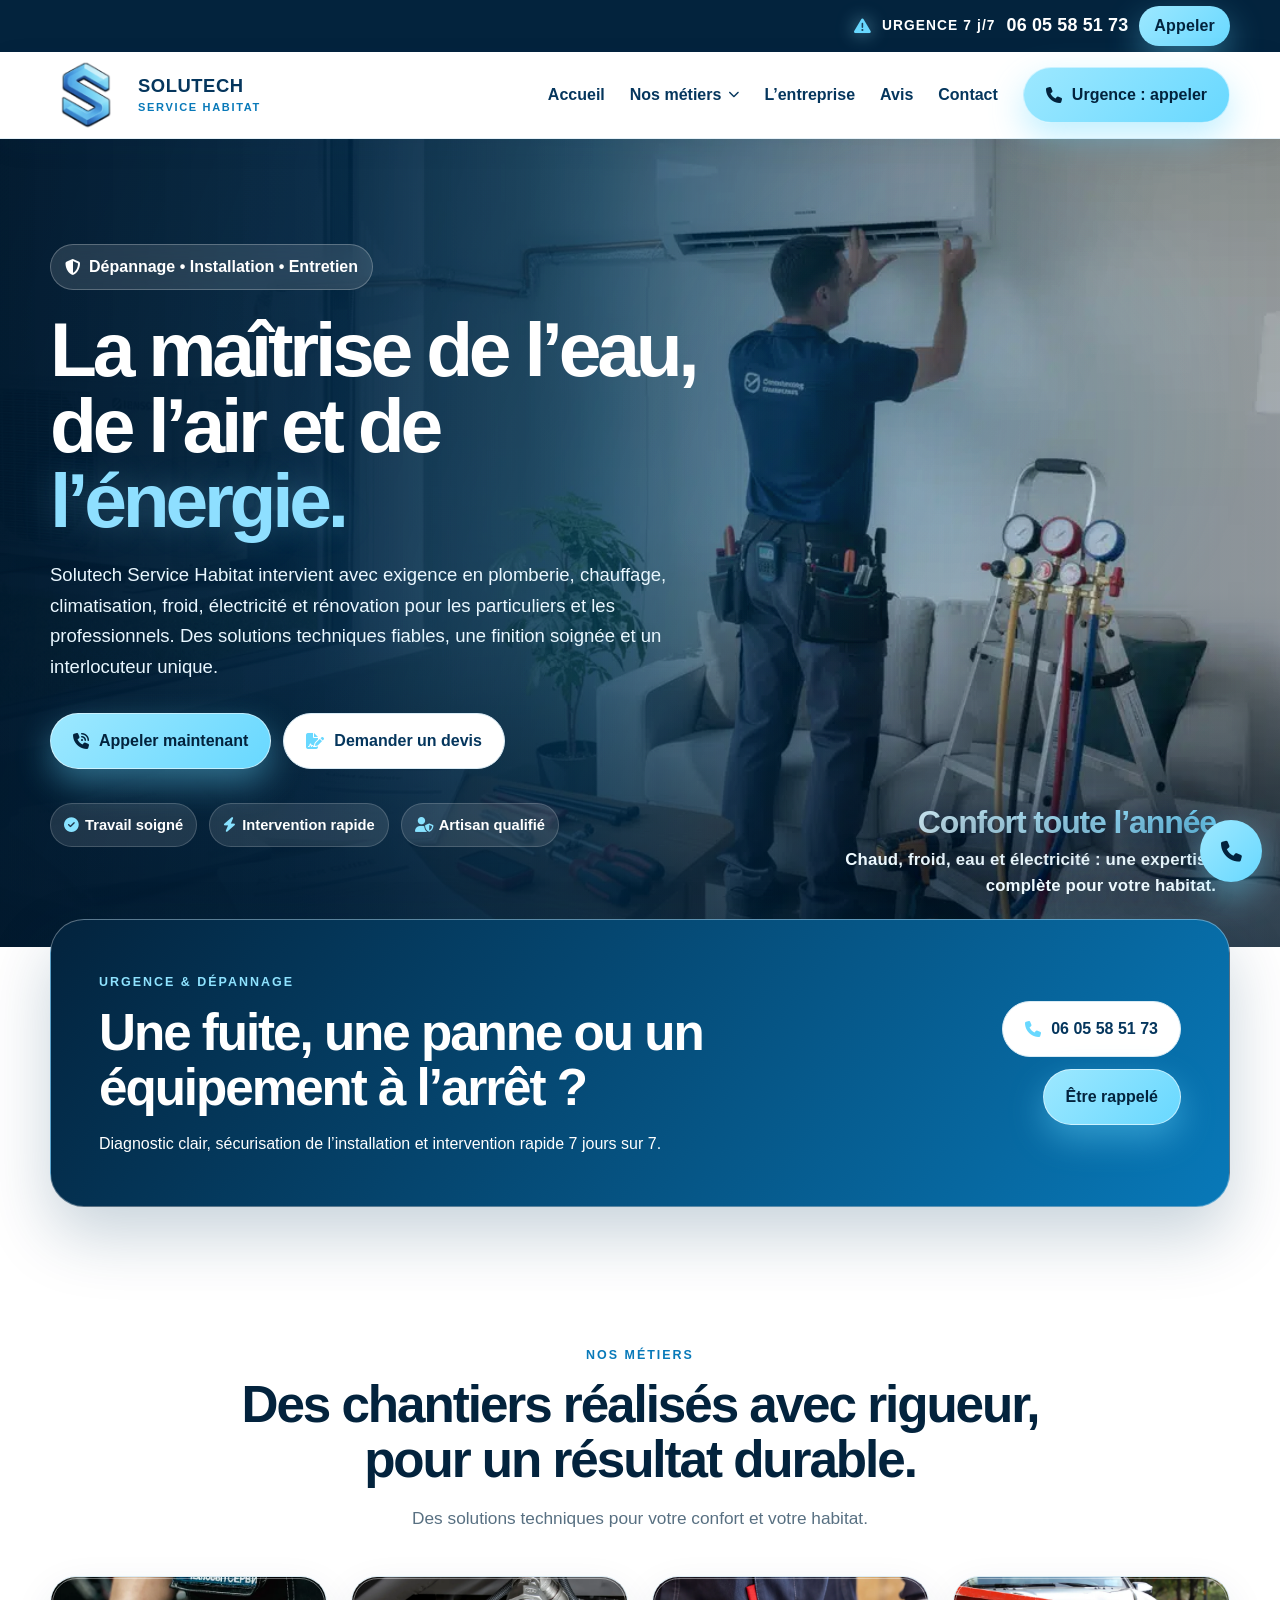
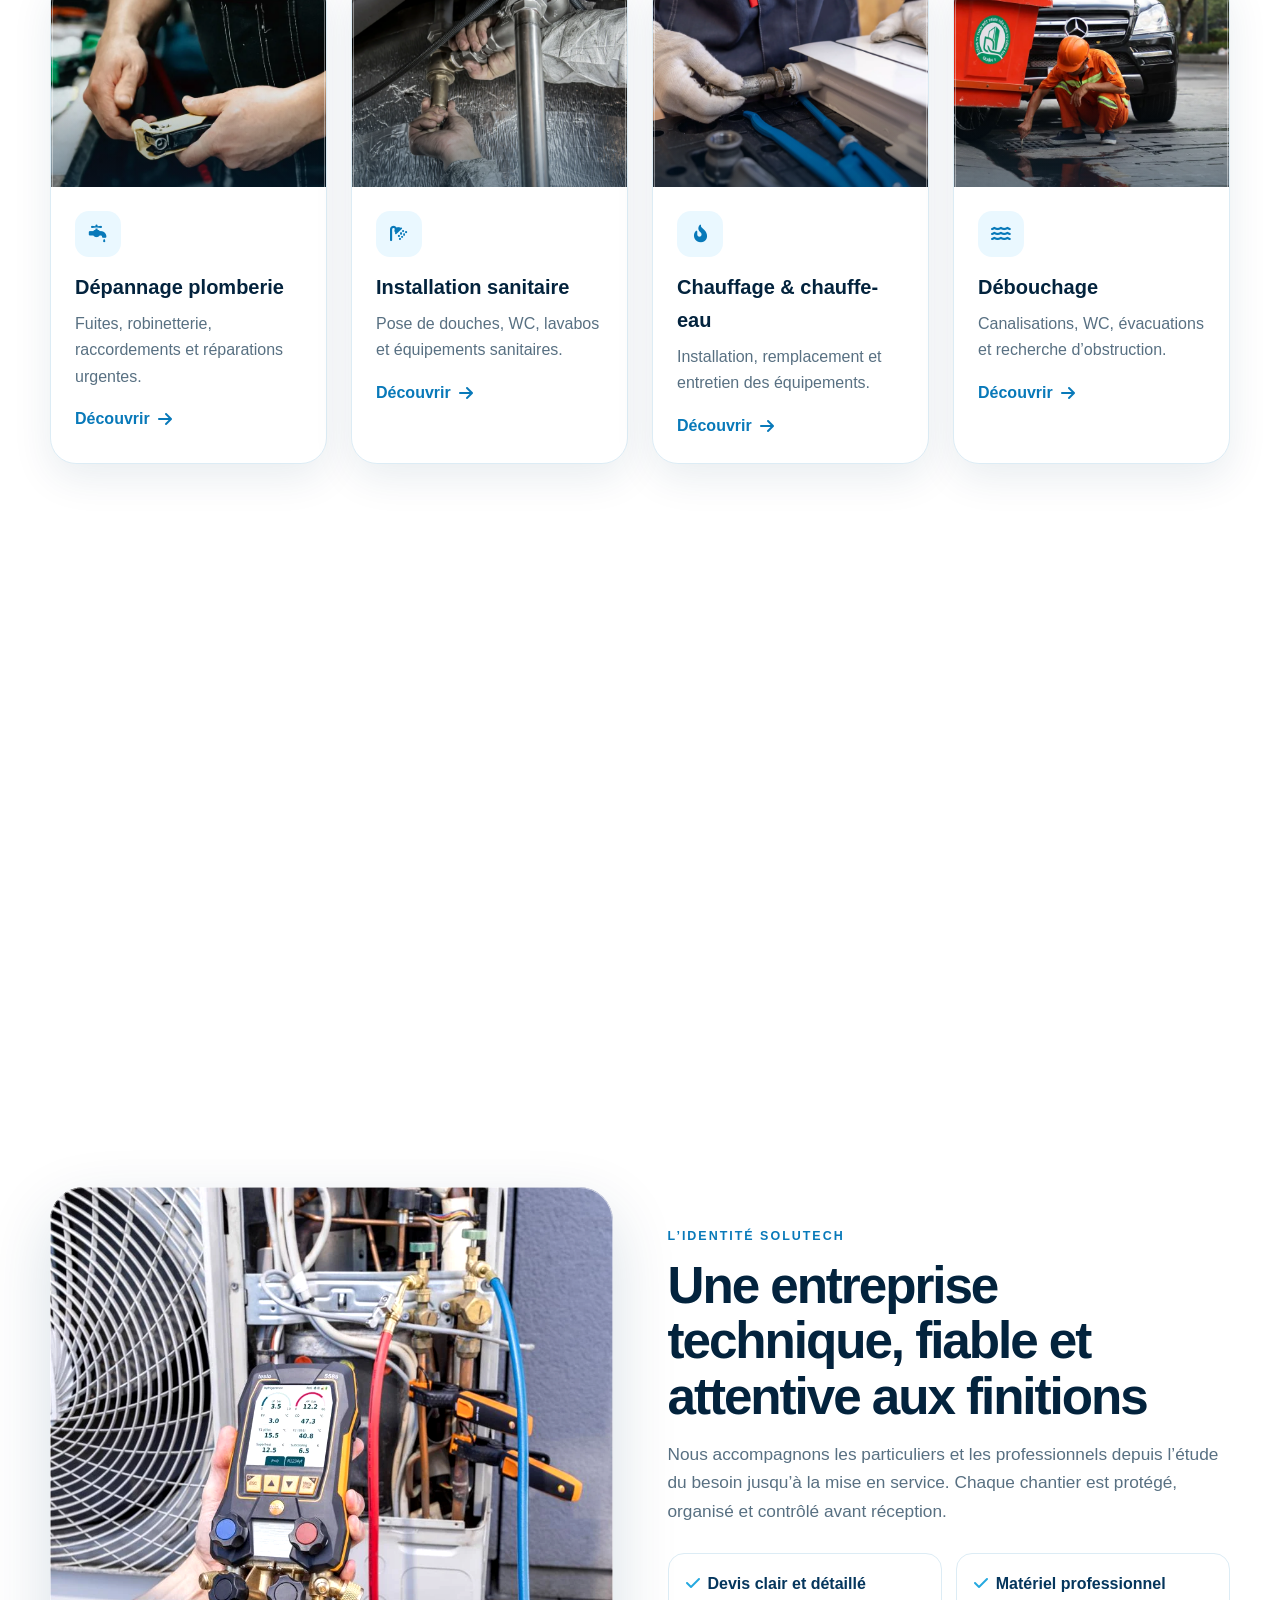
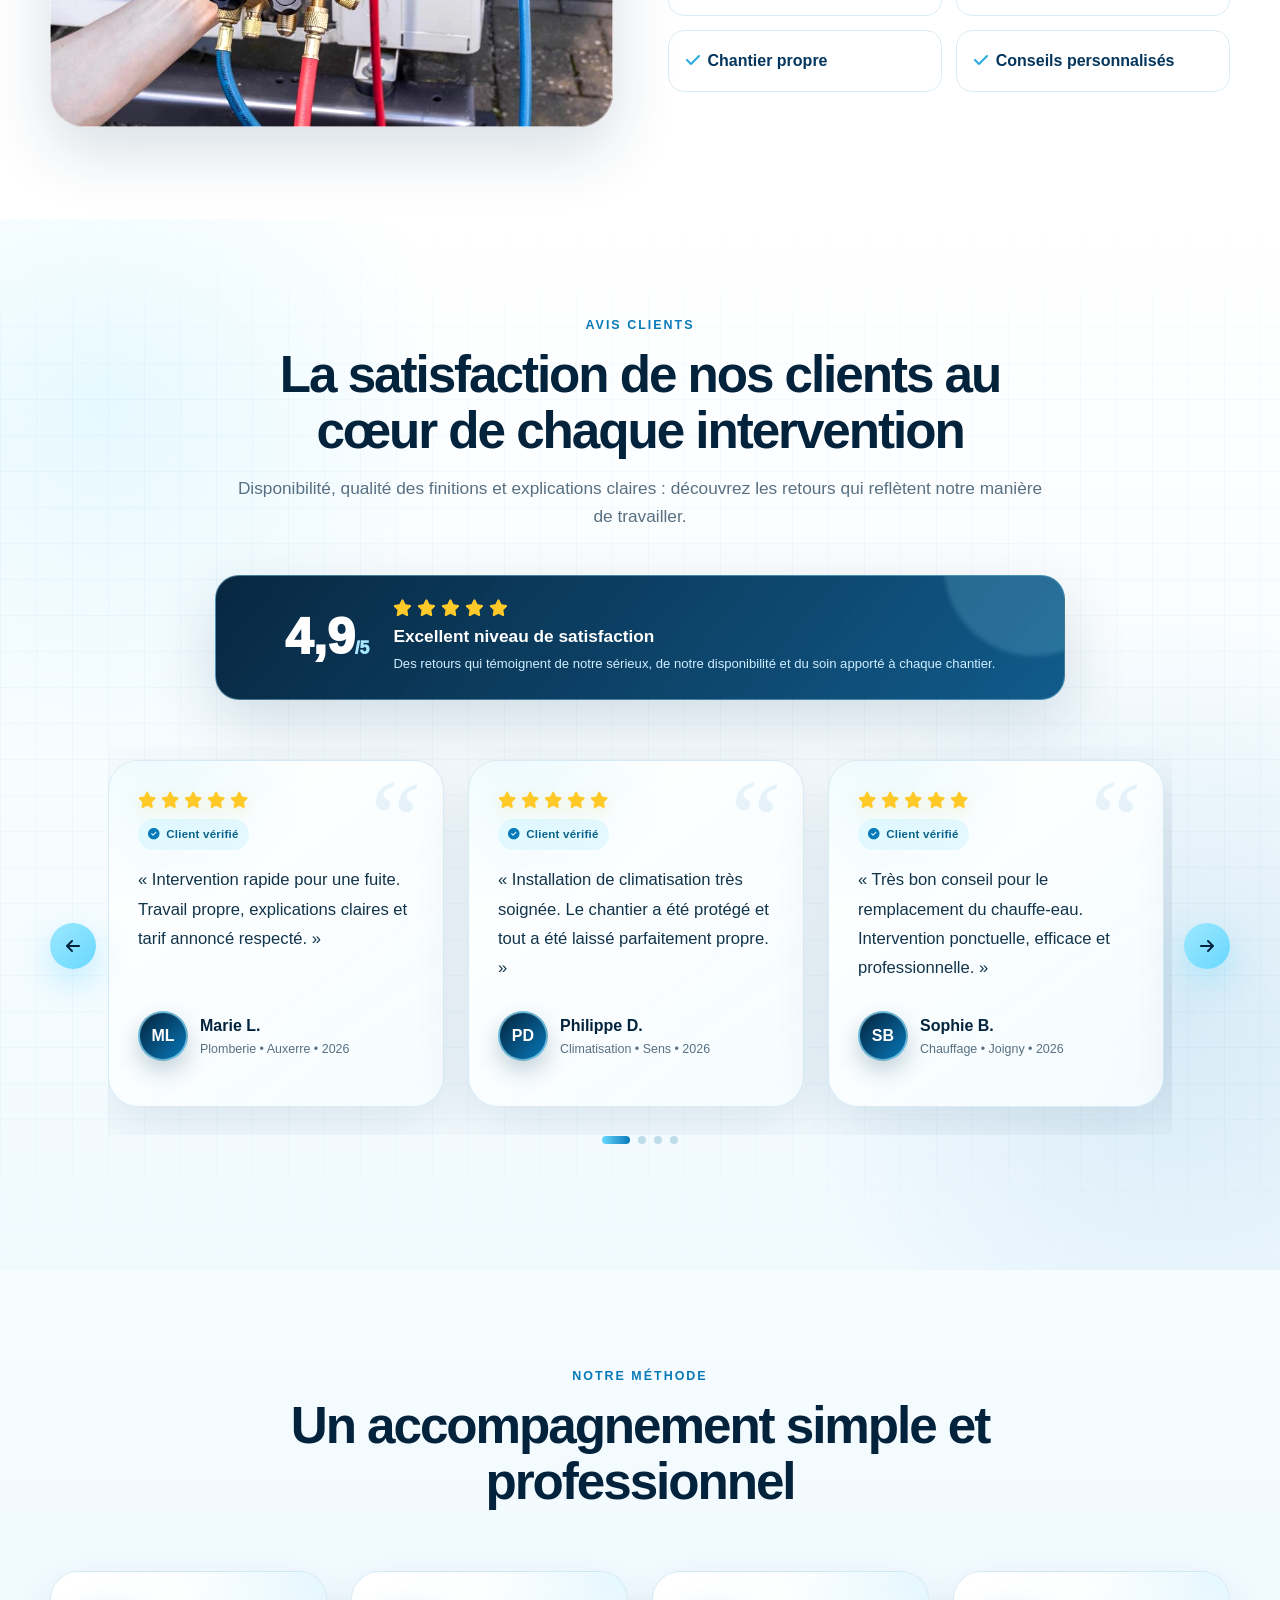
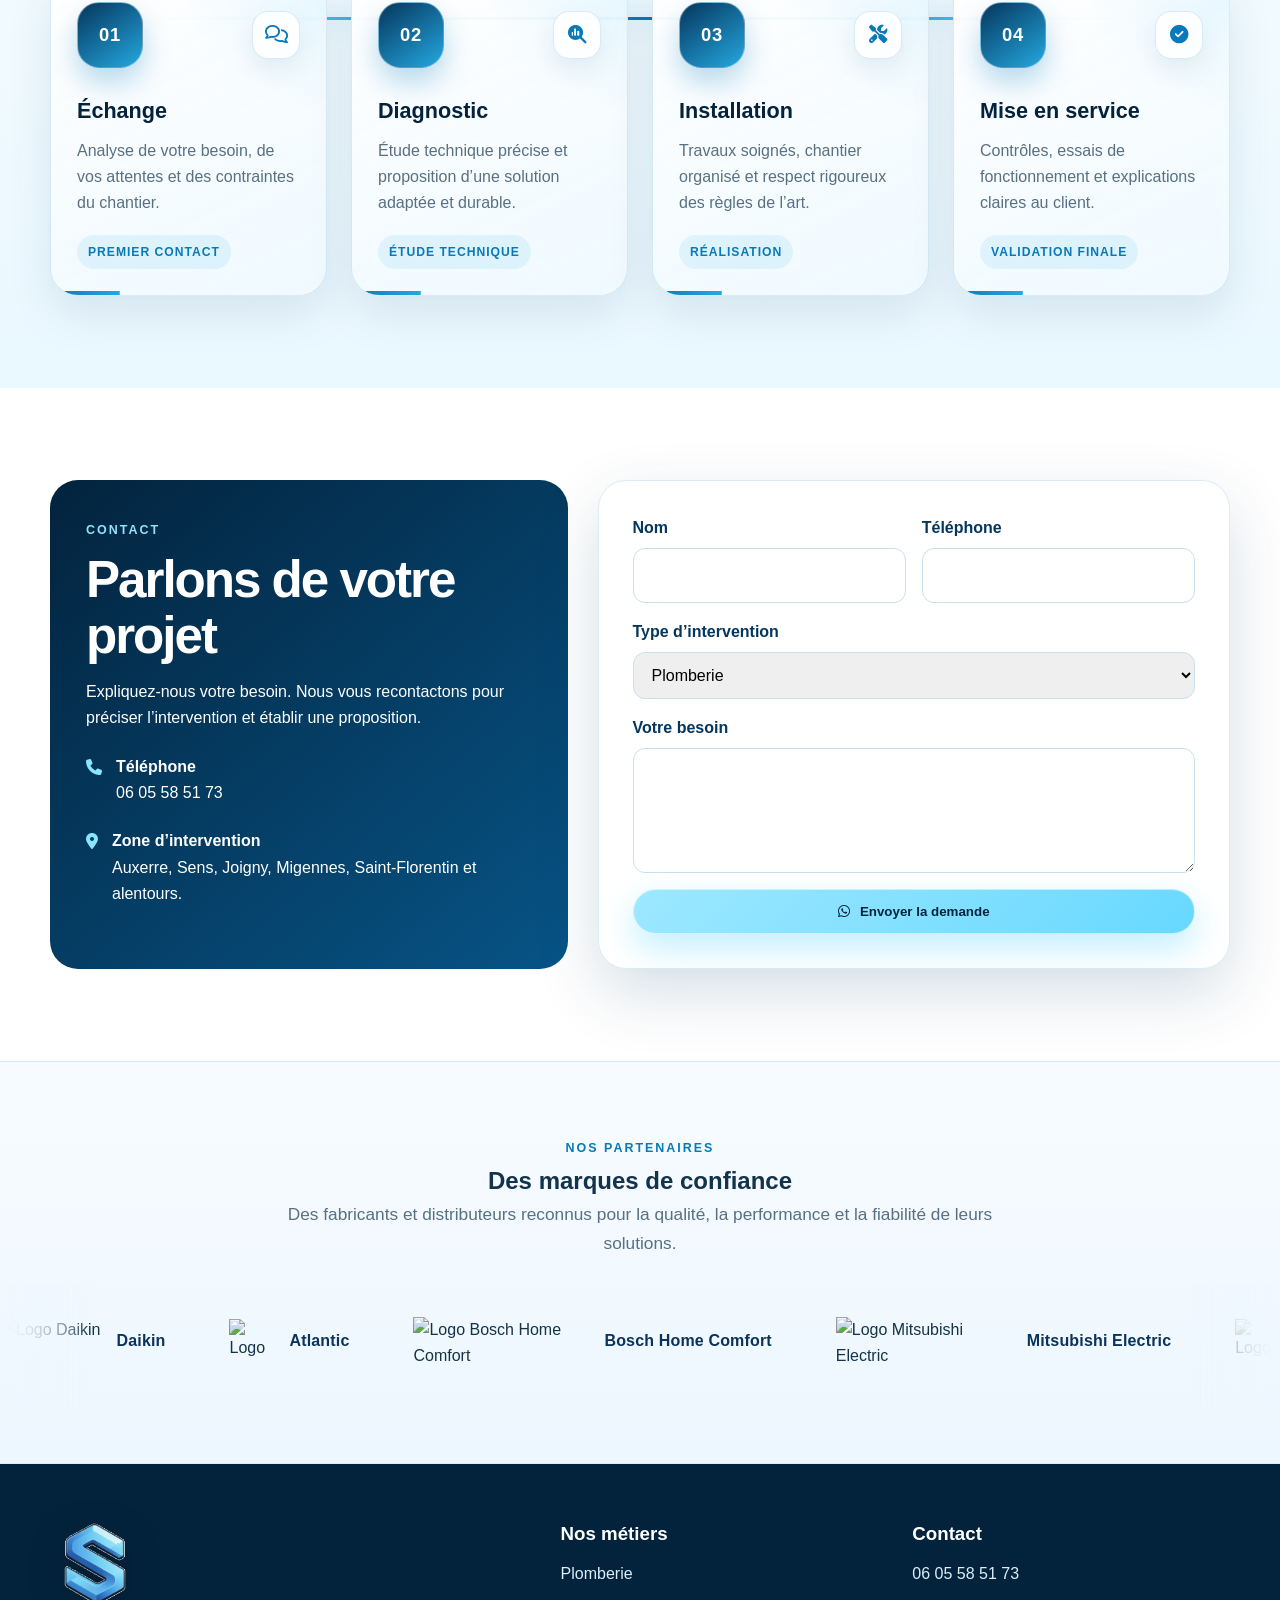
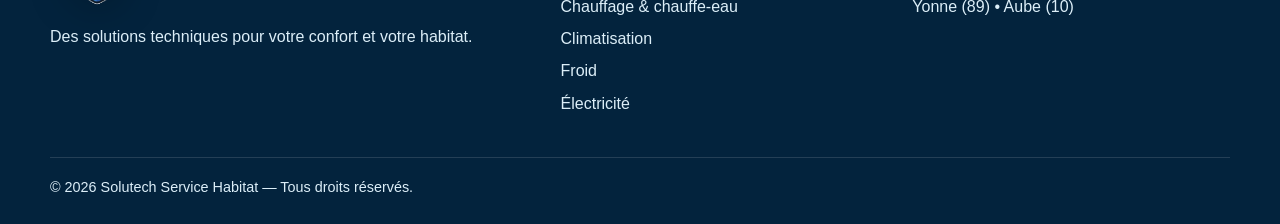
==== index.html @ 8cbe127b "Add files via upload" ====
<!DOCTYPE html>

<html lang="fr"><head><meta charset="utf-8"/><meta content="width=device-width,initial-scale=1" name="viewport"/><meta content="Solutech Service Habitat : plomberie, chauffage, climatisation, électricité et rénovation dans l’Yonne et l’Aube." name="description"/><title>Solutech Service Habitat | Dépannage et installations techniques</title><link href="https://cdnjs.cloudflare.com" rel="preconnect"/><link href="https://cdnjs.cloudflare.com/ajax/libs/font-awesome/6.5.2/css/all.min.css" rel="stylesheet"/><link href="assets/style.css" rel="stylesheet"/></head><body><div class="topbar"><div class="container"><a class="topbar-emergency" href="tel:0605585173"><i class="fa-solid fa-triangle-exclamation"></i><strong>URGENCE 7 j/7</strong><span>06 05 58 51 73</span><span class="topbar-call">Appeler</span></a></div></div><header class="site-header"><div class="container nav-wrap"><a class="brand" href="index.html"><img alt="Logo Solutech Service Habitat" src="assets/logo-solutech.png"/><span class="brand-text">SOLUTECH<small>SERVICE HABITAT</small></span></a><button aria-label="Ouvrir le menu" class="menu-toggle"><i class="fa-solid fa-bars"></i></button><nav class="nav"><a href="#accueil">Accueil</a><div class="nav-dropdown"><a class="nav-dropdown-trigger" href="#services">Nos métiers <i class="fa-solid fa-chevron-down"></i></a><div aria-label="Liste de nos métiers" class="nav-dropdown-menu"><a href="services/plomberie.html"><i class="fa-solid fa-faucet-drip"></i>Plomberie</a><a href="services/installation-sanitaire.html"><i class="fa-solid fa-shower"></i>Installation sanitaire</a><a href="services/chauffage-chauffe-eau.html"><i class="fa-solid fa-fire-flame-curved"></i>Chauffage &amp; chauffe-eau</a><a href="services/frigoriste.html"><i class="fa-solid fa-snowflake"></i>Climatisation</a><a href="services/frigoriste.html"><i class="fa-solid fa-temperature-low"></i>Froid</a><a href="services/electricite.html"><i class="fa-solid fa-bolt"></i>Électricité</a><a href="services/debouchage.html"><i class="fa-solid fa-water"></i>Débouchage</a><a href="services/renovation-reseau.html"><i class="fa-solid fa-screwdriver-wrench"></i>Rénovation des réseaux</a><a href="services/salle-de-bain-senior-pmr.html"><i class="fa-solid fa-universal-access"></i>Salle de bain Senior &amp; PMR</a></div></div><a href="#entreprise">L’entreprise</a><a href="#avis">Avis</a><a href="#contact">Contact</a><a class="button button-primary" href="tel:0605585173"><i class="fa-solid fa-phone"></i> Urgence : appeler</a></nav></div></header><main><section class="hero" id="accueil"><div class="hero-bg"></div><div class="container"><div class="hero-content"><span class="eyebrow"><i class="fa-solid fa-shield-halved"></i>Dépannage • Installation • Entretien</span><h1>La maîtrise de l’eau, de l’air et de <span>l’énergie.</span></h1><p class="hero-copy">Solutech Service Habitat intervient avec exigence en plomberie, chauffage, climatisation, froid, électricité et rénovation pour les particuliers et les professionnels. Des solutions techniques fiables, une finition soignée et un interlocuteur unique.</p><div class="hero-actions"><a class="button button-primary" href="tel:0605585173"><i class="fa-solid fa-phone-volume"></i>Appeler maintenant</a><a class="button button-white" href="#contact"><i class="fa-solid fa-file-signature"></i>Demander un devis</a></div><div class="proof-row"><span class="proof"><i class="fa-solid fa-circle-check"></i>Travail soigné</span><span class="proof"><i class="fa-solid fa-bolt"></i>Intervention rapide</span><span class="proof"><i class="fa-solid fa-user-shield"></i>Artisan qualifié</span></div></div></div><div class="hero-glass"><strong>Confort toute l’année</strong><span>Chaud, froid, eau et électricité : une expertise complète pour votre habitat.</span></div></section><section class="section section-ice"><div class="container"><div class="emergency"><div><span class="kicker" style="color:#8fe3ff">Urgence &amp; dépannage</span><h2>Une fuite, une panne ou un équipement à l’arrêt ?</h2><p>Diagnostic clair, sécurisation de l’installation et intervention rapide 7 jours sur 7.</p></div><div class="emergency-actions"><a class="button button-white" href="tel:0605585173"><i class="fa-solid fa-phone"></i>06 05 58 51 73</a><a class="button button-primary" href="#contact">Être rappelé</a></div></div></div></section><section class="section" id="services"><div class="container"><div class="section-head"><span class="kicker">Nos métiers</span><h2>Des chantiers réalisés avec rigueur, pour un résultat durable.</h2><p class="section-intro">Des solutions techniques pour votre confort et votre habitat.</p></div><div class="services-grid"><a class="service-card" href="services/plomberie.html"><div class="service-img"><img alt="Intervention professionnelle : Dépannage plomberie" src="assets/photos/plomberie-technique.webp"/></div><div class="service-body"><div class="service-icon"><i class="fa-solid fa-faucet-drip"></i></div><h3>Dépannage plomberie</h3><p>Fuites, robinetterie, raccordements et réparations urgentes.</p><span class="service-link">Découvrir <i class="fa-solid fa-arrow-right"></i></span></div></a><a class="service-card" href="services/installation-sanitaire.html"><div class="service-img"><img alt="Intervention professionnelle : Installation sanitaire" src="assets/photos/installation-sanitaire.webp"/></div><div class="service-body"><div class="service-icon"><i class="fa-solid fa-shower"></i></div><h3>Installation sanitaire</h3><p>Pose de douches, WC, lavabos et équipements sanitaires.</p><span class="service-link">Découvrir <i class="fa-solid fa-arrow-right"></i></span></div></a><a class="service-card" href="services/chauffage-chauffe-eau.html"><div class="service-img"><img alt="Intervention professionnelle : Chauffage &amp; chauffe-eau" src="assets/photos/chauffage-eau.webp"/></div><div class="service-body"><div class="service-icon"><i class="fa-solid fa-fire-flame-curved"></i></div><h3>Chauffage &amp; chauffe-eau</h3><p>Installation, remplacement et entretien des équipements.</p><span class="service-link">Découvrir <i class="fa-solid fa-arrow-right"></i></span></div></a><a class="service-card" href="services/debouchage.html"><div class="service-img"><img alt="Intervention professionnelle : Débouchage" src="assets/photos/debouchage-technique.webp"/></div><div class="service-body"><div class="service-icon"><i class="fa-solid fa-water"></i></div><h3>Débouchage</h3><p>Canalisations, WC, évacuations et recherche d’obstruction.</p><span class="service-link">Découvrir <i class="fa-solid fa-arrow-right"></i></span></div></a><a class="service-card" href="services/renovation-reseau.html"><div class="service-img"><img alt="Intervention professionnelle : Rénovation des réseaux" src="assets/photos/renovation-reseau-technique.webp"/></div><div class="service-body"><div class="service-icon"><i class="fa-solid fa-screwdriver-wrench"></i></div><h3>Rénovation des réseaux</h3><p>Remplacement et modernisation des réseaux techniques.</p><span class="service-link">Découvrir <i class="fa-solid fa-arrow-right"></i></span></div></a><a class="service-card" href="services/frigoriste.html"><div class="service-img"><img alt="Intervention professionnelle : Climatisation &amp; froid" src="assets/photos/climatisation-technique.webp"/></div><div class="service-body"><div class="service-icon"><i class="fa-solid fa-snowflake"></i></div><h3>Climatisation &amp; froid</h3><p>Installation, mise en service, entretien et dépannage.</p><span class="service-link">Découvrir <i class="fa-solid fa-arrow-right"></i></span></div></a><a class="service-card" href="services/electricite.html"><div class="service-img"><img alt="Intervention professionnelle : Électricité" src="assets/photos/electricite-moderne.webp"/></div><div class="service-body"><div class="service-icon"><i class="fa-solid fa-bolt"></i></div><h3>Électricité</h3><p>Tableaux électriques, protections et circuits conformes.</p><span class="service-link">Découvrir <i class="fa-solid fa-arrow-right"></i></span></div></a><a class="service-card" href="services/salle-de-bain-senior-pmr.html"><div class="service-img"><img alt="Intervention professionnelle : Salle de bain senior &amp; PMR" src="assets/photos/salle-bain-pmr-pro.webp"/></div><div class="service-body"><div class="service-icon"><i class="fa-solid fa-universal-access"></i></div><h3>Salle de bain senior &amp; PMR</h3><p>Aménagement sécurisé, accessible et confortable.</p><span class="service-link">Découvrir <i class="fa-solid fa-arrow-right"></i></span></div></a></div></div></section><section class="section" id="entreprise"><div class="container showcase"><div class="showcase-photo"><img alt="Installation technique professionnelle de chauffage et de climatisation" src="assets/photos/hero-manometres-modern.webp"/></div><div><span class="kicker">L’identité Solutech</span><h2>Une entreprise technique, fiable et attentive aux finitions</h2><p class="section-intro">Nous accompagnons les particuliers et les professionnels depuis l’étude du besoin jusqu’à la mise en service. Chaque chantier est protégé, organisé et contrôlé avant réception.</p><div class="features"><div class="feature"><i class="fa-solid fa-check"></i>Devis clair et détaillé</div><div class="feature"><i class="fa-solid fa-check"></i>Matériel professionnel</div><div class="feature"><i class="fa-solid fa-check"></i>Chantier propre</div><div class="feature"><i class="fa-solid fa-check"></i>Conseils personnalisés</div></div></div></div></section><section class="section reviews-section" id="avis"><div class="container"><div class="section-head"><span class="kicker">Avis clients</span><h2>La satisfaction de nos clients au cœur de chaque intervention</h2><p class="section-intro">Disponibilité, qualité des finitions et explications claires : découvrez les retours qui reflètent notre manière de travailler.</p></div><div class="reviews-summary"><div class="rating-score">4,9<span>/5</span></div><div><div aria-label="5 étoiles" class="stars"><i class="fa-solid fa-star"></i><i class="fa-solid fa-star"></i><i class="fa-solid fa-star"></i><i class="fa-solid fa-star"></i><i class="fa-solid fa-star"></i></div><strong>Excellent niveau de satisfaction</strong><p>Des retours qui témoignent de notre sérieux, de notre disponibilité et du soin apporté à chaque chantier.</p></div></div><div aria-label="Avis clients" class="reviews-carousel"><div class="reviews-grid"><article class="review-card"><div class="stars"><i class="fa-solid fa-star"></i><i class="fa-solid fa-star"></i><i class="fa-solid fa-star"></i><i class="fa-solid fa-star"></i><i class="fa-solid fa-star"></i></div><span class="verified-badge"><i class="fa-solid fa-circle-check"></i> Client vérifié</span><p>« Intervention rapide pour une fuite. Travail propre, explications claires et tarif annoncé respecté. »</p><div class="review-author"><span>ML</span><div><strong>Marie L.</strong><small>Plomberie • Auxerre • 2026</small></div></div></article><article class="review-card"><div class="stars"><i class="fa-solid fa-star"></i><i class="fa-solid fa-star"></i><i class="fa-solid fa-star"></i><i class="fa-solid fa-star"></i><i class="fa-solid fa-star"></i></div><span class="verified-badge"><i class="fa-solid fa-circle-check"></i> Client vérifié</span><p>« Installation de climatisation très soignée. Le chantier a été protégé et tout a été laissé parfaitement propre. »</p><div class="review-author"><span>PD</span><div><strong>Philippe D.</strong><small>Climatisation • Sens • 2026</small></div></div></article><article class="review-card"><div class="stars"><i class="fa-solid fa-star"></i><i class="fa-solid fa-star"></i><i class="fa-solid fa-star"></i><i class="fa-solid fa-star"></i><i class="fa-solid fa-star"></i></div><span class="verified-badge"><i class="fa-solid fa-circle-check"></i> Client vérifié</span><p>« Très bon conseil pour le remplacement du chauffe-eau. Intervention ponctuelle, efficace et professionnelle. »</p><div class="review-author"><span>SB</span><div><strong>Sophie B.</strong><small>Chauffage • Joigny • 2026</small></div></div></article><article class="review-card"><div class="stars"><i class="fa-solid fa-star"></i><i class="fa-solid fa-star"></i><i class="fa-solid fa-star"></i><i class="fa-solid fa-star"></i><i class="fa-solid fa-star"></i></div><span class="verified-badge"><i class="fa-solid fa-circle-check"></i> Client vérifié</span><p>« Tableau électrique remis en sécurité avec beaucoup de sérieux. Chaque modification nous a été expliquée. »</p><div class="review-author"><span>JR</span><div><strong>Julien R.</strong><small>Électricité • Migennes • 2026</small></div></div></article><article class="review-card"><div class="stars"><i class="fa-solid fa-star"></i><i class="fa-solid fa-star"></i><i class="fa-solid fa-star"></i><i class="fa-solid fa-star"></i><i class="fa-solid fa-star"></i></div><span class="verified-badge"><i class="fa-solid fa-circle-check"></i> Client vérifié</span><p>« Transformation de la douche pour ma mère : accès plus simple, finitions très propres et résultat rassurant. »</p><div class="review-author"><span>NC</span><div><strong>Nathalie C.</strong><small>Salle de bain PMR • Saint-Florentin • 2026</small></div></div></article><article class="review-card"><div class="stars"><i class="fa-solid fa-star"></i><i class="fa-solid fa-star"></i><i class="fa-solid fa-star"></i><i class="fa-solid fa-star"></i><i class="fa-solid fa-star"></i></div><span class="verified-badge"><i class="fa-solid fa-circle-check"></i> Client vérifié</span><p>« Canalisation débouchée rapidement. Diagnostic précis, intervention efficace et très bon contact. »</p><div class="review-author"><span>AM</span><div><strong>Ahmed M.</strong><small>Débouchage • Yonne • 2026</small></div></div></article></div><div class="reviews-controls"><button aria-label="Avis précédent" class="review-nav review-prev" type="button"><i class="fa-solid fa-arrow-left"></i></button><button aria-label="Avis suivant" class="review-nav review-next" type="button"><i class="fa-solid fa-arrow-right"></i></button></div><div aria-hidden="true" class="reviews-dots"></div></div></div></section><section class="section section-ice"><div class="container"><div class="section-head"><span class="kicker">Notre méthode</span><h2>Un accompagnement simple et professionnel</h2></div><div class="steps modern-steps">
<div class="step"><div class="step-top"><div class="step-num">01</div><div class="step-icon"><i class="fa-regular fa-comments"></i></div></div><h3>Échange</h3><p>Analyse de votre besoin, de vos attentes et des contraintes du chantier.</p><span class="step-label">Premier contact</span></div>
<div class="step"><div class="step-top"><div class="step-num">02</div><div class="step-icon"><i class="fa-solid fa-magnifying-glass-chart"></i></div></div><h3>Diagnostic</h3><p>Étude technique précise et proposition d’une solution adaptée et durable.</p><span class="step-label">Étude technique</span></div>
<div class="step"><div class="step-top"><div class="step-num">03</div><div class="step-icon"><i class="fa-solid fa-screwdriver-wrench"></i></div></div><h3>Installation</h3><p>Travaux soignés, chantier organisé et respect rigoureux des règles de l’art.</p><span class="step-label">Réalisation</span></div>
<div class="step"><div class="step-top"><div class="step-num">04</div><div class="step-icon"><i class="fa-solid fa-circle-check"></i></div></div><h3>Mise en service</h3><p>Contrôles, essais de fonctionnement et explications claires au client.</p><span class="step-label">Validation finale</span></div>
</div></div></section><section class="section" id="contact"><div class="container contact-grid"><div class="contact-panel"><span class="kicker" style="color:#8fe3ff">Contact</span><h2>Parlons de votre projet</h2><p>Expliquez-nous votre besoin. Nous vous recontactons pour préciser l’intervention et établir une proposition.</p><div class="contact-line"><i class="fa-solid fa-phone"></i><div><strong>Téléphone</strong><br/><a href="tel:0605585173">06 05 58 51 73</a></div></div><div class="contact-line"><i class="fa-solid fa-location-dot"></i><div><strong>Zone d’intervention</strong><br/>Auxerre, Sens, Joigny, Migennes, Saint-Florentin et alentours.</div></div></div><div class="contact-form"><div class="form-grid"><div class="field"><label for="nom">Nom</label><input id="nom" type="text"/></div><div class="field"><label for="tel">Téléphone</label><input id="tel" type="tel"/></div><div class="field full"><label for="service">Type d’intervention</label><select id="service"><option>Plomberie</option><option>Chauffage</option><option>Climatisation</option><option>Électricité</option><option>Rénovation</option></select></div><div class="field full"><label for="message">Votre besoin</label><textarea id="message"></textarea></div><div class="field full"><button class="button button-primary" id="whatsapp" type="button"><i class="fa-brands fa-whatsapp"></i>Envoyer la demande</button></div></div></div></div></section></main><section aria-labelledby="partners-title" class="partners-section"><div class="container"><div class="section-head partners-head"><span class="kicker">Nos partenaires</span><h2 id="partners-title">Des marques de confiance</h2><p class="section-intro">Des fabricants et distributeurs reconnus pour la qualité, la performance et la fiabilité de leurs solutions.</p></div></div><div aria-label="Partenaires Solutech Service Habitat" class="partners-marquee"><div class="partners-track"><div class="partner-logo-item"><img alt="Logo Daikin" loading="lazy" src="https://commons.wikimedia.org/wiki/Special:FilePath/DAIKIN_logo.svg"/><span class="partner-logo-name">Daikin</span></div><div class="partner-logo-item"><img alt="Logo Atlantic" loading="lazy" src="https://www.google.com/s2/favicons?domain=atlantic.fr&amp;sz=256"/><span class="partner-logo-name">Atlantic</span></div><div class="partner-logo-item"><img alt="Logo Bosch Home Comfort" loading="lazy" src="https://commons.wikimedia.org/wiki/Special:FilePath/Bosch-logo.svg"/><span class="partner-logo-name">Bosch Home Comfort</span></div><div class="partner-logo-item"><img alt="Logo Mitsubishi Electric" loading="lazy" src="https://commons.wikimedia.org/wiki/Special:FilePath/Mitsubishi_Electric_logo.svg"/><span class="partner-logo-name">Mitsubishi Electric</span></div><div class="partner-logo-item"><img alt="Logo Saunier Duval" loading="lazy" src="https://www.google.com/s2/favicons?domain=saunierduval.fr&amp;sz=256"/><span class="partner-logo-name">Saunier Duval</span></div><div class="partner-logo-item"><img alt="Logo elm.leblanc" loading="lazy" src="https://www.google.com/s2/favicons?domain=elmleblanc.fr&amp;sz=256"/><span class="partner-logo-name">elm.leblanc</span></div><div class="partner-logo-item"><img alt="Logo Altech" loading="lazy" src="https://www.google.com/s2/favicons?domain=altech-climatisation.fr&amp;sz=256"/><span class="partner-logo-name">Altech</span></div><div class="partner-logo-item"><img alt="Logo CEDEO" loading="lazy" src="https://www.google.com/s2/favicons?domain=cedeo.fr&amp;sz=256"/><span class="partner-logo-name">CEDEO</span></div><div class="partner-logo-item"><img alt="Logo Espace Aubade" loading="lazy" src="https://www.google.com/s2/favicons?domain=espace-aubade.fr&amp;sz=256"/><span class="partner-logo-name">Espace Aubade</span></div><div class="partner-logo-item"><img alt="Logo Würth" loading="lazy" src="https://commons.wikimedia.org/wiki/Special:FilePath/W%C3%BCrth_logo.svg"/><span class="partner-logo-name">Würth</span></div><div class="partner-logo-item"><img alt="Logo INN Céram" loading="lazy" src="https://www.google.com/s2/favicons?domain=innceram.fr&amp;sz=256"/><span class="partner-logo-name">INN Céram</span></div><div class="partner-logo-item"><img alt="Logo Daikin" loading="lazy" src="https://commons.wikimedia.org/wiki/Special:FilePath/DAIKIN_logo.svg"/><span class="partner-logo-name">Daikin</span></div><div class="partner-logo-item"><img alt="Logo Atlantic" loading="lazy" src="https://www.google.com/s2/favicons?domain=atlantic.fr&amp;sz=256"/><span class="partner-logo-name">Atlantic</span></div><div class="partner-logo-item"><img alt="Logo Bosch Home Comfort" loading="lazy" src="https://commons.wikimedia.org/wiki/Special:FilePath/Bosch-logo.svg"/><span class="partner-logo-name">Bosch Home Comfort</span></div><div class="partner-logo-item"><img alt="Logo Mitsubishi Electric" loading="lazy" src="https://commons.wikimedia.org/wiki/Special:FilePath/Mitsubishi_Electric_logo.svg"/><span class="partner-logo-name">Mitsubishi Electric</span></div><div class="partner-logo-item"><img alt="Logo Saunier Duval" loading="lazy" src="https://www.google.com/s2/favicons?domain=saunierduval.fr&amp;sz=256"/><span class="partner-logo-name">Saunier Duval</span></div><div class="partner-logo-item"><img alt="Logo elm.leblanc" loading="lazy" src="https://www.google.com/s2/favicons?domain=elmleblanc.fr&amp;sz=256"/><span class="partner-logo-name">elm.leblanc</span></div><div class="partner-logo-item"><img alt="Logo Altech" loading="lazy" src="https://www.google.com/s2/favicons?domain=altech-climatisation.fr&amp;sz=256"/><span class="partner-logo-name">Altech</span></div><div class="partner-logo-item"><img alt="Logo CEDEO" loading="lazy" src="https://www.google.com/s2/favicons?domain=cedeo.fr&amp;sz=256"/><span class="partner-logo-name">CEDEO</span></div><div class="partner-logo-item"><img alt="Logo Espace Aubade" loading="lazy" src="https://www.google.com/s2/favicons?domain=espace-aubade.fr&amp;sz=256"/><span class="partner-logo-name">Espace Aubade</span></div><div class="partner-logo-item"><img alt="Logo Würth" loading="lazy" src="https://commons.wikimedia.org/wiki/Special:FilePath/W%C3%BCrth_logo.svg"/><span class="partner-logo-name">Würth</span></div><div class="partner-logo-item"><img alt="Logo INN Céram" loading="lazy" src="https://www.google.com/s2/favicons?domain=innceram.fr&amp;sz=256"/><span class="partner-logo-name">INN Céram</span></div></div></div></section><footer class="footer"><div class="container"><div class="footer-grid"><div><img alt="Logo Solutech Service Habitat" class="footer-logo" src="assets/logo-solutech.png"/><p>Des solutions techniques pour votre confort et votre habitat.</p></div><div><h3>Nos métiers</h3><a href="services/plomberie.html">Plomberie</a><a href="services/chauffage-chauffe-eau.html">Chauffage &amp; chauffe-eau</a><a href="services/frigoriste.html">Climatisation</a><a href="services/frigoriste.html">Froid</a><a href="services/electricite.html">Électricité</a></div><div><h3>Contact</h3><a href="tel:0605585173">06 05 58 51 73</a><p>Yonne (89) • Aube (10)</p></div></div><div class="footer-bottom">© 2026 Solutech Service Habitat — Tous droits réservés.</div></div></footer><a aria-label="Appeler Solutech" class="floating-phone" href="tel:0605585173"><i class="fa-solid fa-phone"></i></a><script src="assets/script.js"></script></body></html>
---- assets/style.css ----
:root{--blue-950:#03233d;--blue-900:#05365d;--blue-800:#075486;--blue-700:#0879b9;--blue-500:#24a8df;--ice:#eaf8ff;--snow:#fff;--text:#12344a;--muted:#587082;--line:#dcecf5;--shadow:0 24px 65px rgba(3,54,93,.16)}*{box-sizing:border-box;margin:0;padding:0}html{scroll-behavior:smooth}body{font-family:Inter,Segoe UI,Arial,sans-serif;color:var(--text);background:#fff;line-height:1.65}a{text-decoration:none;color:inherit}img{max-width:100%;display:block}.container{width:min(1180px,calc(100% - 36px));margin:auto}.topbar{background:var(--blue-950);color:#fff;font-size:.9rem}.topbar .container{min-height:40px;display:flex;justify-content:space-between;align-items:center;gap:16px}.topbar i{color:#8edfff;margin-right:7px}.site-header{position:sticky;top:0;z-index:50;background:rgba(255,255,255,.96);backdrop-filter:blur(15px);border-bottom:1px solid rgba(8,121,185,.1);box-shadow:0 8px 30px rgba(3,54,93,.06)}.nav-wrap{min-height:86px;display:flex;align-items:center;justify-content:space-between;gap:24px}.brand{display:flex;align-items:center;gap:14px}.brand img{height:68px;width:auto;object-fit:contain}.brand-text{font-weight:900;color:var(--blue-900);font-size:1.15rem;line-height:1.05;letter-spacing:.03em}.brand-text small{display:block;font-size:.69rem;color:var(--blue-700);letter-spacing:.15em;margin-top:5px}.nav{display:flex;align-items:center;gap:25px;font-weight:750;color:var(--blue-900)}.nav a:not(.button):hover{color:var(--blue-700)}.menu-toggle{display:none;background:none;border:0;font-size:1.4rem;color:var(--blue-900)}.button{display:inline-flex;align-items:center;justify-content:center;gap:10px;padding:14px 22px;border-radius:999px;font-weight:850;border:1px solid transparent;transition:.25s}.button-primary{color:#fff;background:linear-gradient(135deg,var(--blue-700),var(--blue-500));box-shadow:0 12px 30px rgba(8,121,185,.28)}.button-primary:hover{transform:translateY(-2px);box-shadow:0 17px 38px rgba(8,121,185,.35)}.button-white{background:#fff;color:var(--blue-900);border-color:#d9ebf5}.hero{position:relative;min-height:720px;display:flex;align-items:center;overflow:hidden;background:var(--blue-950)}.hero-bg{position:absolute;inset:-5%;background-image:linear-gradient(90deg,rgba(3,35,61,.96) 0%,rgba(3,54,93,.83) 46%,rgba(3,54,93,.18) 77%,rgba(3,54,93,.04) 100%),url('photos/hero-technique.webp');background-size:cover;background-position:center 46%;transform:perspective(1100px) rotateY(-1.5deg) scale(1.05);filter:saturate(.92) contrast(1.08)}.hero:after{content:"";position:absolute;inset:0;background:radial-gradient(circle at 75% 35%,rgba(95,211,255,.22),transparent 28%),linear-gradient(180deg,transparent 65%,rgba(3,35,61,.45));pointer-events:none}.hero .container{position:relative;z-index:2}.hero-content{max-width:690px;color:#fff;padding:105px 0 100px}.eyebrow{display:inline-flex;align-items:center;gap:8px;background:rgba(255,255,255,.12);border:1px solid rgba(255,255,255,.25);backdrop-filter:blur(12px);padding:9px 14px;border-radius:999px;font-weight:800}.hero h1{font-size:clamp(3rem,6vw,5.55rem);line-height:.98;letter-spacing:-.055em;margin:22px 0}.hero h1 span{color:#8edfff;text-shadow:0 0 32px rgba(142,223,255,.25)}.hero-copy{font-size:1.16rem;max-width:650px;color:#e9f7ff}.hero-actions{display:flex;flex-wrap:wrap;gap:12px;margin-top:30px}.proof-row{display:flex;flex-wrap:wrap;gap:12px;margin-top:34px}.proof{padding:9px 13px;border-radius:999px;background:rgba(255,255,255,.11);border:1px solid rgba(255,255,255,.17);font-weight:750;font-size:.92rem}.proof i{color:#88e2ff;margin-right:6px}.hero-glass{position:absolute;right:5%;bottom:48px;z-index:3;width:340px;padding:22px;border-radius:26px;background:rgba(255,255,255,.9);backdrop-filter:blur(16px);box-shadow:0 28px 70px rgba(0,0,0,.24);border:1px solid rgba(255,255,255,.65);transform:perspective(700px) rotateY(-7deg) rotateX(2deg)}.hero-glass strong{display:block;font-size:1.2rem;color:var(--blue-900)}.hero-glass span{color:var(--muted)}.section{padding:92px 0}.section-ice{background:linear-gradient(180deg,#f7fcff,#eaf8ff)}.section-head{text-align:center;max-width:820px;margin:0 auto 44px}.kicker{color:var(--blue-700);font-size:.78rem;text-transform:uppercase;letter-spacing:.16em;font-weight:900}.section h2{font-size:clamp(2.15rem,4vw,3.75rem);line-height:1.08;color:var(--blue-950);letter-spacing:-.04em;margin:10px 0 16px}.section-intro{color:var(--muted);font-size:1.08rem}.services-grid{display:grid;grid-template-columns:repeat(3,1fr);gap:24px}.service-card{background:#fff;border-radius:26px;overflow:hidden;border:1px solid var(--line);box-shadow:0 14px 40px rgba(3,54,93,.09);transition:.3s}.service-card:hover{transform:translateY(-8px);box-shadow:var(--shadow)}.service-img{height:240px;overflow:hidden;position:relative}.service-img:after{content:"";position:absolute;inset:0;background:linear-gradient(180deg,transparent 55%,rgba(3,35,61,.45))}.service-img img{width:100%;height:100%;object-fit:cover;transition:.45s}.service-card:hover img{transform:scale(1.06)}.service-body{padding:24px}.service-icon{width:46px;height:46px;border-radius:14px;display:grid;place-items:center;background:var(--ice);color:var(--blue-700);font-size:1.1rem;margin-bottom:14px}.service-body h3{font-size:1.25rem;color:var(--blue-950);margin-bottom:7px}.service-body p{color:var(--muted)}.service-link{display:inline-flex;align-items:center;gap:8px;margin-top:16px;color:var(--blue-700);font-weight:850}.showcase{display:grid;grid-template-columns:1fr 1fr;align-items:center;gap:55px}.showcase-photo{position:relative;border-radius:34px;overflow:hidden;box-shadow:var(--shadow)}.showcase-photo img{height:540px;width:100%;object-fit:cover}.showcase-photo:after{content:"";position:absolute;inset:0;border:1px solid rgba(255,255,255,.55);border-radius:34px;pointer-events:none}.features{display:grid;grid-template-columns:1fr 1fr;gap:14px;margin-top:28px}.feature{padding:17px;border-radius:16px;background:#fff;border:1px solid var(--line);font-weight:800;color:var(--blue-900)}.feature i{color:var(--blue-500);margin-right:8px}.emergency{border-radius:34px;padding:48px;background:linear-gradient(125deg,var(--blue-950),var(--blue-700));color:#fff;display:grid;grid-template-columns:1.4fr .6fr;gap:30px;align-items:center;box-shadow:var(--shadow)}.emergency h2,.emergency p{color:#fff}.emergency-actions{display:flex;justify-content:flex-end;gap:12px;flex-wrap:wrap}.steps{display:grid;grid-template-columns:repeat(4,1fr);gap:18px}.step{padding:25px;border:1px solid var(--line);border-radius:22px;background:#fff}.step-num{width:43px;height:43px;border-radius:50%;display:grid;place-items:center;background:var(--blue-700);color:#fff;font-weight:900;margin-bottom:17px}.step h3{color:var(--blue-950);margin-bottom:6px}.step p{color:var(--muted)}.contact-grid{display:grid;grid-template-columns:.9fr 1.1fr;gap:30px}.contact-panel{background:linear-gradient(140deg,var(--blue-950),var(--blue-800));color:#fff;padding:36px;border-radius:28px}.contact-panel h2,.contact-panel p{color:#fff}.contact-line{display:flex;gap:14px;margin-top:22px}.contact-line i{color:#89e4ff;margin-top:5px}.contact-form{padding:34px;border-radius:28px;background:#fff;border:1px solid var(--line);box-shadow:var(--shadow)}.form-grid{display:grid;grid-template-columns:1fr 1fr;gap:16px}.field{display:flex;flex-direction:column;gap:7px}.field.full{grid-column:1/-1}.field label{font-weight:800;color:var(--blue-900)}.field input,.field select,.field textarea{width:100%;padding:13px 14px;border:1px solid #c9e0ed;border-radius:12px;font:inherit}.field textarea{min-height:125px}.footer{background:var(--blue-950);color:#dceef8;padding:55px 0 24px}.footer-grid{display:grid;grid-template-columns:1.2fr .8fr .8fr;gap:34px}.footer-logo{height:84px;width:auto;filter:drop-shadow(0 8px 18px rgba(0,0,0,.2));margin-bottom:15px}.footer h3{color:#fff;margin-bottom:11px}.footer a{display:block;margin:6px 0}.footer-bottom{border-top:1px solid rgba(255,255,255,.13);margin-top:34px;padding-top:18px;font-size:.9rem}.floating-phone{position:fixed;right:18px;bottom:18px;z-index:55;width:62px;height:62px;border-radius:50%;display:grid;place-items:center;background:linear-gradient(135deg,var(--blue-700),var(--blue-500));color:#fff;font-size:1.3rem;box-shadow:0 15px 35px rgba(8,121,185,.36)}.page-hero{padding:75px 0;background:linear-gradient(135deg,#eefaff,#fff)}.page-hero-grid{display:grid;grid-template-columns:1fr .9fr;gap:48px;align-items:center}.page-hero h1{font-size:clamp(2.5rem,5vw,4.8rem);line-height:1.02;color:var(--blue-950)}.page-hero-image{height:410px;border-radius:30px;overflow:hidden;box-shadow:var(--shadow)}.page-hero-image img{width:100%;height:100%;object-fit:cover}.breadcrumbs{color:var(--blue-700);font-weight:800;margin-bottom:15px}.content-grid{display:grid;grid-template-columns:1.15fr .85fr;gap:38px}.prose h2,.prose h3{color:var(--blue-950);margin:26px 0 10px}.prose p{margin-bottom:15px}.check-list{list-style:none}.check-list li{position:relative;padding:9px 0 9px 30px}.check-list li:before{content:'✓';position:absolute;left:0;color:var(--blue-500);font-weight:900}.side-card{padding:28px;border-radius:24px;background:var(--ice);border:1px solid var(--line);position:sticky;top:110px}.side-card .button{width:100%;margin-top:11px}@media(max-width:950px){.nav{display:none;position:absolute;left:0;right:0;top:86px;background:#fff;padding:22px;flex-direction:column;box-shadow:var(--shadow)}.nav.open{display:flex}.menu-toggle{display:block}.hero-glass{display:none}.services-grid{grid-template-columns:repeat(2,1fr)}.showcase,.emergency,.contact-grid,.page-hero-grid,.content-grid{grid-template-columns:1fr}.steps{grid-template-columns:repeat(2,1fr)}.emergency-actions{justify-content:flex-start}.footer-grid{grid-template-columns:1fr 1fr}}@media(max-width:640px){.topbar .container{justify-content:center;text-align:center;flex-wrap:wrap;padding:7px 0}.brand img{height:58px}.brand-text{font-size:1rem}.hero{min-height:650px}.hero-bg{background-position:62% center}.hero-content{padding:85px 0}.hero h1{font-size:3.15rem}.services-grid,.steps,.features,.form-grid,.footer-grid{grid-template-columns:1fr}.service-img{height:215px}.section{padding:68px 0}.emergency{padding:31px 24px}.showcase-photo img{height:380px}.page-hero-image{height:300px}}

/* Mise à jour urgence et accueil technique */
.topbar .container{justify-content:flex-end;min-height:52px}
.topbar-emergency{margin-left:auto;display:flex;align-items:center;gap:11px;color:#fff;font-size:1rem;letter-spacing:.01em}
.topbar-emergency>i{font-size:1.05rem;color:#9de8ff;margin:0}
.topbar-emergency strong{font-size:.86rem;letter-spacing:.08em}
.topbar-emergency>span:not(.topbar-call){font-size:1.12rem;font-weight:900;color:#fff}
.topbar-call{display:inline-flex;align-items:center;padding:8px 17px;border-radius:999px;background:#fff;color:var(--blue-900);font-weight:900;box-shadow:0 7px 22px rgba(0,0,0,.16)}
.hero{min-height:690px}
.hero-bg{filter:saturate(.82) contrast(1.12) brightness(1.05);transform:perspective(1200px) rotateY(-1deg) scale(1.045)}
.hero:before{content:"";position:absolute;inset:0;z-index:1;background:linear-gradient(110deg,rgba(3,35,61,.95) 0%,rgba(3,54,93,.77) 43%,rgba(5,99,153,.18) 72%,rgba(255,255,255,.04) 100%)}
.hero-bg{background-image:url('photos/hero-technique.webp')}
.hero:after{z-index:1}
.hero .container,.hero-glass{z-index:2}
.hero + .section.section-ice{padding:34px 0 42px;background:#fff}
.hero + .section .emergency{margin-top:-62px;position:relative;z-index:5;border:1px solid rgba(255,255,255,.34);box-shadow:0 28px 65px rgba(3,54,93,.22)}
.services-grid{grid-template-columns:repeat(4,1fr)}
.service-img{height:210px}
@media(max-width:1050px){.services-grid{grid-template-columns:repeat(2,1fr)}}
@media(max-width:640px){.topbar .container{justify-content:center}.topbar-emergency{margin:0;gap:7px;flex-wrap:wrap;justify-content:center}.topbar-emergency strong{font-size:.74rem}.topbar-emergency>span:not(.topbar-call){font-size:1rem}.topbar-call{padding:6px 12px}.hero + .section .emergency{margin-top:-30px}.services-grid{grid-template-columns:1fr}}

/* Finition logo et visuels techniques - v3 */
.brand{display:flex;align-items:center;gap:16px;min-width:max-content}
.brand img{height:72px;width:72px;object-fit:contain;object-position:center;flex:0 0 72px;background:transparent}
.brand-text{display:flex;flex-direction:column;justify-content:center;line-height:1;transform:none}
.brand-text small{margin-top:7px}
.hero-bg{background-image:url('photos/hero-manometres-modern.webp');background-position:center 57%;filter:saturate(.92) contrast(1.12) brightness(1.08);transform:scale(1.045)}
.showcase-photo img{object-position:center center;filter:saturate(.96) contrast(1.06) brightness(1.05)}
.footer-logo{height:90px;width:90px;object-fit:contain;background:transparent}
@media(max-width:640px){.brand{gap:10px}.brand img{height:58px;width:58px;flex-basis:58px}.brand-text{font-size:.98rem}.footer-logo{height:76px;width:76px}}

/* Visuels V4 : techniques, sans personne */
.hero-bg{background-image:linear-gradient(90deg,rgba(3,35,61,.94) 0%,rgba(3,54,93,.78) 45%,rgba(3,54,93,.20) 76%,rgba(3,54,93,.05) 100%),url('photos/hero-manometres-sans-personne.webp');background-position:center center;filter:saturate(.95) contrast(1.12) brightness(1.12);}
.showcase-photo img{object-position:center center;}


/* V5 - accueil entreprise énergétique et pages métiers détaillées */
.hero-bg{background-image:linear-gradient(90deg,rgba(3,35,61,.96) 0%,rgba(3,54,93,.84) 43%,rgba(3,54,93,.25) 72%,rgba(3,54,93,.08) 100%),url('photos/hero-entreprise-energie.webp');background-position:center 48%;filter:saturate(.82) contrast(1.1) brightness(1.12);}
.service-lead{font-size:1.08rem;color:var(--muted);margin-bottom:26px}
.detail-grid{display:grid;grid-template-columns:repeat(2,minmax(0,1fr));gap:18px;margin:28px 0 32px}
.detail-card{padding:24px;border:1px solid var(--line);border-radius:22px;background:linear-gradient(180deg,#fff,#f6fbfe);box-shadow:0 12px 32px rgba(3,54,93,.07)}
.detail-card h3{margin:0 0 12px;color:var(--blue-900);font-size:1.12rem}
.detail-card .check-list li{padding-top:7px;padding-bottom:7px}
.service-callout{margin-top:28px;padding:22px 24px;border-left:5px solid var(--blue-500);border-radius:16px;background:var(--ice);color:var(--blue-900)}
.section-kicker{display:inline-block;color:var(--blue-700);font-size:.78rem;text-transform:uppercase;letter-spacing:.16em;font-weight:900;margin-bottom:6px}
@media(max-width:760px){.detail-grid{grid-template-columns:1fr}.detail-card{padding:20px}}

/* V7 — fond d'accueil réel Solutech (photo fournie par le client) */
.hero-bg{
  background-image:
    linear-gradient(90deg,
      rgba(2,25,45,.97) 0%,
      rgba(3,43,74,.91) 27%,
      rgba(4,67,105,.68) 47%,
      rgba(4,67,105,.20) 68%,
      rgba(4,67,105,.04) 100%),
    url('photos/hero-solutech-reel.webp');
  background-size:cover;
  background-position:center 48%;
  filter:saturate(.96) contrast(1.08) brightness(.98);
  transform:scale(1.025);
}
.hero:before{
  background:
    linear-gradient(110deg,rgba(2,25,45,.42) 0%,rgba(3,43,74,.16) 48%,transparent 75%),
    linear-gradient(180deg,rgba(2,25,45,.04) 56%,rgba(2,25,45,.48) 100%);
}
.hero:after{
  background:
    radial-gradient(circle at 74% 35%,rgba(79,198,255,.12),transparent 28%),
    linear-gradient(180deg,transparent 62%,rgba(2,25,45,.38));
}
@media(max-width:900px){
  .hero-bg{background-position:62% center;}
}
@media(max-width:640px){
  .hero-bg{
    background-image:
      linear-gradient(90deg,rgba(2,25,45,.96) 0%,rgba(3,43,74,.84) 54%,rgba(3,54,93,.38) 100%),
      url('photos/hero-solutech-reel.webp');
    background-position:66% center;
  }
}

/* V8 — rubrique avis clients */
.reviews-section{background:linear-gradient(180deg,#fff 0%,#f4fbff 100%)}
.reviews-summary{max-width:760px;margin:0 auto 34px;padding:24px 28px;border-radius:24px;background:linear-gradient(135deg,var(--blue-950),var(--blue-800));color:#fff;display:flex;align-items:center;justify-content:center;gap:24px;box-shadow:var(--shadow)}
.rating-score{font-size:3.15rem;line-height:1;font-weight:950;color:#fff}.rating-score span{font-size:1.1rem;color:#a7e8ff}.reviews-summary strong{display:block;font-size:1.08rem}.reviews-summary p{font-size:.82rem;color:#cfeeff;margin-top:3px}.stars{display:flex;gap:5px;color:#ffc928;margin-bottom:12px}.reviews-summary .stars{margin-bottom:5px;font-size:1.05rem}
.reviews-grid{display:grid;grid-template-columns:repeat(3,1fr);gap:22px}.review-card{position:relative;padding:27px;border:1px solid var(--line);border-radius:24px;background:#fff;box-shadow:0 14px 38px rgba(3,54,93,.09);transition:.3s}.review-card:hover{transform:translateY(-6px);box-shadow:var(--shadow)}.review-card:before{content:'“';position:absolute;right:22px;top:8px;font-size:5rem;line-height:1;color:#e3f5fd;font-family:Georgia,serif}.review-card p{position:relative;color:var(--text);font-size:1rem;min-height:105px}.review-author{display:flex;align-items:center;gap:12px;margin-top:20px;padding-top:18px;border-top:1px solid var(--line)}.review-author>span{width:44px;height:44px;border-radius:50%;display:grid;place-items:center;background:linear-gradient(135deg,var(--blue-700),var(--blue-500));color:#fff;font-weight:900}.review-author strong,.review-author small{display:block}.review-author strong{color:var(--blue-950)}.review-author small{color:var(--muted)}
@media(max-width:950px){.reviews-grid{grid-template-columns:repeat(2,1fr)}}
@media(max-width:640px){.reviews-grid{grid-template-columns:1fr}.reviews-summary{align-items:flex-start;text-align:left}.review-card p{min-height:auto}}


/* V11 — Cartes métiers interactives premium */
.services-grid{perspective:1400px;align-items:stretch}
.service-card{
  --rx:0deg;--ry:0deg;--mx:50%;--my:50%;
  position:relative;isolation:isolate;transform-style:preserve-3d;
  transform:perspective(1000px) rotateX(var(--rx)) rotateY(var(--ry)) translateY(0) scale(1);
  transition:transform .18s ease-out,box-shadow .45s ease,border-color .45s ease;
  will-change:transform;min-height:100%;
}
.service-card::before{
  content:"";position:absolute;inset:0;z-index:3;pointer-events:none;border-radius:inherit;
  background:radial-gradient(420px circle at var(--mx) var(--my),rgba(142,223,255,.30),transparent 42%);
  opacity:0;transition:opacity .35s ease;
}
.service-card::after{
  content:"";position:absolute;inset:1px;z-index:4;pointer-events:none;border-radius:25px;
  border:1px solid rgba(255,255,255,.72);opacity:.55;
}
.service-card:hover{
  transform:perspective(1000px) rotateX(var(--rx)) rotateY(var(--ry)) translateY(-14px) scale(1.025);
  border-color:rgba(36,168,223,.46);
  box-shadow:0 32px 75px rgba(3,54,93,.25),0 0 0 1px rgba(36,168,223,.10);
  z-index:8;
}
.service-card:hover::before{opacity:1}
.service-img{transform:translateZ(18px);backface-visibility:hidden}
.service-img img{transition:transform .75s cubic-bezier(.2,.75,.2,1),filter .45s ease}
.service-card:hover .service-img img{transform:scale(1.12);filter:saturate(1.06) contrast(1.04)}
.service-body{position:relative;z-index:5;transform:translateZ(28px);transition:transform .45s cubic-bezier(.2,.75,.2,1)}
.service-card:hover .service-body{transform:translateZ(44px) translateY(-4px)}
.service-icon{transition:transform .45s cubic-bezier(.2,.75,.2,1),background .35s ease,color .35s ease,box-shadow .35s ease}
.service-card:hover .service-icon{transform:translateY(-3px) rotate(-4deg) scale(1.08);background:linear-gradient(135deg,var(--blue-700),var(--blue-500));color:#fff;box-shadow:0 12px 25px rgba(8,121,185,.28)}
.service-link i{transition:transform .35s ease}
.service-card:hover .service-link i{transform:translateX(7px)}
.service-card.reveal-card{opacity:0;transform:perspective(1000px) translateY(38px) scale(.97)}
.service-card.reveal-card.is-visible{opacity:1;transform:perspective(1000px) translateY(0) scale(1);transition:opacity .65s ease,transform .7s cubic-bezier(.2,.75,.2,1),box-shadow .45s ease,border-color .45s ease}
@media (hover:none),(pointer:coarse){
  .service-card,.service-card:hover{transform:none!important}
  .service-card:hover{box-shadow:var(--shadow)}
  .service-card::before{display:none}
  .service-body,.service-card:hover .service-body,.service-img{transform:none}
}
@media (prefers-reduced-motion:reduce){
  .service-card,.service-card *{transition:none!important;animation:none!important}
  .service-card.reveal-card{opacity:1;transform:none}
}

/* V12 — correction visible des cartes métiers */
.service-card.reveal-card.is-visible:hover{
  transform:perspective(1000px) rotateX(var(--rx)) rotateY(var(--ry)) translateY(-16px) scale(1.035);
  border-color:rgba(36,168,223,.55);
  box-shadow:0 38px 85px rgba(3,54,93,.28),0 0 0 1px rgba(36,168,223,.14);
  transition:transform .18s ease-out,box-shadow .45s ease,border-color .45s ease;
  z-index:10;
}
.service-card.reveal-card.is-visible:hover::before{opacity:1}
.service-card.reveal-card.is-visible:hover .service-img img{
  transform:scale(1.14);
  filter:saturate(1.08) contrast(1.05) brightness(1.03);
}
.service-card.reveal-card.is-visible:hover .service-body{
  transform:translateZ(46px) translateY(-6px);
}
.service-card.reveal-card.is-visible:hover .service-icon{
  transform:translateY(-4px) rotate(-5deg) scale(1.1);
  background:linear-gradient(135deg,var(--blue-700),var(--blue-500));
  color:#fff;
  box-shadow:0 14px 28px rgba(8,121,185,.3);
}
.service-card.reveal-card.is-visible:hover .service-link i{transform:translateX(8px)}
.service-card.reveal-card.is-visible:hover h3{color:var(--blue-700)}
.service-card h3{transition:color .3s ease}
.service-card .service-link{position:relative}
.service-card .service-link::after{
  content:"";position:absolute;left:0;right:100%;bottom:-3px;height:2px;
  background:linear-gradient(90deg,var(--blue-700),var(--blue-500));
  transition:right .35s ease;
}
.service-card:hover .service-link::after{right:0}
@media (hover:none),(pointer:coarse){
  .service-card.reveal-card.is-visible:hover{transform:none!important}
}


/* V13 — Page Nos prestations */
.nav a.active{color:var(--blue-700);font-weight:900}
.prestations-hero{position:relative;overflow:hidden;padding:92px 0 78px;background:linear-gradient(120deg,#021e34 0%,#063c64 54%,#0b78ad 100%);color:#fff}
.prestations-hero:before{content:"";position:absolute;inset:0;background:radial-gradient(circle at 80% 20%,rgba(118,220,255,.28),transparent 28%),linear-gradient(135deg,transparent 45%,rgba(255,255,255,.06));pointer-events:none}
.prestations-hero-grid{position:relative;display:grid;grid-template-columns:1.45fr .7fr;gap:60px;align-items:center}
.prestations-hero h1{font-size:clamp(2.4rem,5vw,4.7rem);line-height:1.03;max-width:780px;margin:18px 0 22px;color:#fff}
.prestations-hero .hero-copy{max-width:760px;color:#d9f2ff}
.prestations-hero-mark{padding:32px;border:1px solid rgba(255,255,255,.24);border-radius:28px;background:rgba(255,255,255,.10);backdrop-filter:blur(18px);box-shadow:0 28px 70px rgba(0,0,0,.24);text-align:center}
.prestations-hero-mark img{width:150px;max-height:100px;object-fit:contain;display:block;margin:0 auto 18px}.prestations-hero-mark strong,.prestations-hero-mark span{display:block}.prestations-hero-mark strong{font-size:1.08rem}.prestations-hero-mark span{margin-top:8px;color:#bfeaff}
.prestations-page{background:linear-gradient(180deg,#fff 0%,#f4fbff 100%)}
.prestations-list{display:grid;gap:26px;margin-top:44px}.prestation-block{position:relative;display:grid;grid-template-columns:66px 80px minmax(0,1fr) 245px;gap:24px;align-items:start;padding:30px;border:1px solid var(--line);border-radius:28px;background:#fff;box-shadow:0 15px 42px rgba(3,54,93,.09);transition:transform .35s ease,box-shadow .35s ease,border-color .35s ease;overflow:hidden}.prestation-block:hover{transform:translateY(-7px);box-shadow:0 28px 68px rgba(3,54,93,.17);border-color:rgba(36,168,223,.40)}
.prestation-number{font-size:1rem;font-weight:950;letter-spacing:.12em;color:#9fcfe3;padding-top:17px}.prestation-icon{width:72px;height:72px;border-radius:22px;display:grid;place-items:center;background:linear-gradient(135deg,var(--blue-700),var(--blue-500));color:#fff;font-size:1.75rem;box-shadow:0 14px 28px rgba(8,121,185,.25)}
.prestation-content h3{font-size:1.55rem;color:var(--blue-950);margin:6px 0 10px}.prestation-content p{color:var(--muted);line-height:1.72;margin-bottom:18px}.prestation-content ul{display:grid;grid-template-columns:repeat(2,minmax(0,1fr));gap:10px 18px;list-style:none;padding:0;margin:0}.prestation-content li{display:flex;gap:9px;align-items:flex-start;color:var(--text);font-size:.94rem}.prestation-content li i{color:var(--blue-600);margin-top:4px}
.prestation-contact{border-left:1px solid var(--line);padding-left:24px;text-align:center}.prestation-contact img{width:105px;height:64px;object-fit:contain;display:block;margin:0 auto 8px}.prestation-contact strong,.prestation-contact span,.prestation-contact a{display:block}.prestation-contact strong{color:var(--blue-950);font-size:.95rem}.prestation-contact span{font-size:.82rem;color:var(--muted);margin:9px 0}.prestation-contact a{font-weight:900;color:var(--blue-700);margin:8px 0}.prestation-contact .mini-devis{margin-top:14px;padding:10px 12px;border-radius:12px;background:var(--blue-700);color:#fff;font-size:.84rem;transition:.25s}.prestation-contact .mini-devis:hover{background:var(--blue-900);transform:translateY(-2px)}
@media(max-width:1050px){.prestations-hero-grid{grid-template-columns:1fr}.prestations-hero-mark{max-width:440px}.prestation-block{grid-template-columns:56px 72px 1fr}.prestation-contact{grid-column:2/4;border-left:0;border-top:1px solid var(--line);padding:20px 0 0;display:grid;grid-template-columns:auto 1fr 1fr auto;align-items:center;text-align:left;gap:12px}.prestation-contact img{margin:0;width:76px}.prestation-contact span,.prestation-contact a{margin:0}.prestation-contact .mini-devis{margin:0;text-align:center}}
@media(max-width:720px){.prestations-hero{padding:70px 0 58px}.prestations-hero-mark{display:none}.prestation-block{grid-template-columns:52px 1fr;padding:22px;gap:16px}.prestation-number{display:none}.prestation-icon{width:56px;height:56px;border-radius:17px;font-size:1.35rem}.prestation-content{grid-column:2}.prestation-content h3{font-size:1.25rem;margin-top:2px}.prestation-content ul{grid-template-columns:1fr}.prestation-contact{grid-column:1/3;grid-template-columns:70px 1fr;gap:7px 12px}.prestation-contact img{grid-row:1/4}.prestation-contact .mini-devis{grid-column:1/3;margin-top:8px}.nav a i{margin-right:5px}}

/* V14 — Couleur d'action Solutech + avis clients premium */
:root{
  --action:#9de8ff;
  --action-strong:#68d8ff;
  --action-deep:#0b6389;
  --action-shadow:rgba(104,216,255,.42);
}

/* Tous les appels à l'action reprennent le cyan du triangle Urgence */
.button-primary,
.topbar-call,
.floating-phone,
.review-nav{
  background:linear-gradient(135deg,var(--action),var(--action-strong)) !important;
  color:var(--blue-950) !important;
  border-color:rgba(255,255,255,.55) !important;
  box-shadow:0 14px 34px var(--action-shadow) !important;
}
.button-primary i,.topbar-call i,.floating-phone i,.review-nav i{color:var(--blue-950) !important}
.button-primary:hover,.topbar-call:hover,.floating-phone:hover,.review-nav:hover{
  transform:translateY(-3px) scale(1.025);
  box-shadow:0 20px 44px rgba(104,216,255,.58) !important;
  filter:saturate(1.08);
}
.button-white i,.topbar-emergency>i,.emergency .button-white i{color:var(--action-strong) !important}
.topbar-emergency>i{filter:drop-shadow(0 0 9px rgba(157,232,255,.7))}
.topbar-call{display:inline-flex;align-items:center;justify-content:center;padding:7px 15px;border-radius:999px;font-weight:900;transition:.25s}
.floating-phone{transition:.28s}

/* Présentation des avis : cartes éditoriales, lisibles et dynamiques */
.reviews-section{position:relative;overflow:hidden;background:
  radial-gradient(circle at 8% 18%,rgba(157,232,255,.23),transparent 24%),
  radial-gradient(circle at 92% 76%,rgba(8,121,185,.12),transparent 28%),
  linear-gradient(180deg,#fff 0%,#f1faff 100%)}
.reviews-section:before{content:"";position:absolute;inset:0;pointer-events:none;background-image:linear-gradient(rgba(8,121,185,.035) 1px,transparent 1px),linear-gradient(90deg,rgba(8,121,185,.035) 1px,transparent 1px);background-size:36px 36px;mask-image:linear-gradient(to bottom,transparent,#000 18%,#000 82%,transparent)}
.reviews-section .container{position:relative;z-index:1}
.reviews-summary{max-width:850px;border:1px solid rgba(157,232,255,.4);background:linear-gradient(130deg,rgba(3,35,61,.98),rgba(7,84,134,.96));overflow:hidden;position:relative}
.reviews-summary:after{content:"";position:absolute;width:180px;height:180px;border-radius:50%;right:-60px;top:-100px;background:rgba(157,232,255,.18);filter:blur(2px)}
.reviews-carousel{position:relative;padding:12px 58px 34px}
.reviews-grid{display:flex !important;grid-template-columns:none !important;gap:24px;overflow-x:auto;scroll-snap-type:x mandatory;scroll-behavior:smooth;padding:14px 4px 28px;scrollbar-width:none}
.reviews-grid::-webkit-scrollbar{display:none}
.review-card{flex:0 0 calc((100% - 48px)/3);min-width:0;scroll-snap-align:start;padding:31px 29px 27px;border-radius:30px;background:linear-gradient(145deg,rgba(255,255,255,.98),rgba(245,252,255,.94));border:1px solid rgba(8,121,185,.14);box-shadow:0 18px 55px rgba(3,54,93,.11);isolation:isolate;overflow:hidden;transition:transform .45s cubic-bezier(.2,.75,.25,1),box-shadow .45s,border-color .45s}
.review-card:after{content:"";position:absolute;inset:-1px;z-index:-1;border-radius:inherit;background:radial-gradient(circle at 15% 0%,rgba(157,232,255,.35),transparent 34%);opacity:.5;transition:.4s}
.review-card:before{right:24px;top:2px;font-size:7rem;color:rgba(8,121,185,.085);transform:rotate(5deg);transition:.45s}
.review-card:hover{transform:translateY(-10px) scale(1.018);border-color:rgba(104,216,255,.75);box-shadow:0 30px 75px rgba(3,54,93,.18)}
.review-card:hover:before{transform:rotate(0) translateY(-4px);color:rgba(104,216,255,.19)}
.review-card:hover:after{opacity:1}
.review-card .stars{font-size:1.02rem;filter:drop-shadow(0 4px 8px rgba(255,201,40,.25))}
.verified-badge{display:inline-flex;align-items:center;gap:6px;padding:6px 10px;margin:-2px 0 15px;border-radius:999px;background:rgba(157,232,255,.24);color:var(--action-deep);font-size:.72rem;font-weight:900;letter-spacing:.02em}
.verified-badge i{color:var(--blue-700)}
.review-card p{font-size:1.04rem;line-height:1.75;min-height:128px}
.review-author{border-top:0;margin-top:18px;padding-top:0}
.review-author>span{width:50px;height:50px;background:linear-gradient(135deg,var(--blue-950),var(--blue-700));box-shadow:0 10px 22px rgba(3,54,93,.22);border:2px solid rgba(157,232,255,.65)}
.review-author small{font-size:.78rem}
.reviews-controls{position:absolute;left:0;right:0;top:50%;transform:translateY(-72%);display:flex;justify-content:space-between;pointer-events:none;z-index:3}
.review-nav{width:46px;height:46px;border-radius:50%;border:0;display:grid;place-items:center;cursor:pointer;pointer-events:auto;transition:.25s;font-size:1rem}
.reviews-dots{display:flex;justify-content:center;gap:8px;margin-top:1px}
.review-dot{width:8px;height:8px;border-radius:999px;border:0;background:#bfdce9;transition:.3s;cursor:pointer}
.review-dot.active{width:28px;background:linear-gradient(90deg,var(--action-strong),var(--blue-700))}

@media(max-width:950px){
  .review-card{flex-basis:calc((100% - 24px)/2)}
}
@media(max-width:640px){
  .reviews-carousel{padding:6px 0 28px}
  .review-card{flex-basis:88%;padding:27px 24px}
  .reviews-controls{display:none}
  .review-card p{min-height:auto}
  .reviews-summary{flex-direction:column;gap:12px}
}

/* V15 — Menu déroulant premium « Nos métiers » */
.nav-dropdown{position:relative;display:flex;align-items:center;height:86px}
.nav-dropdown-trigger{display:flex;align-items:center;gap:7px;height:100%}
.nav-dropdown-trigger i{font-size:.7rem;transition:transform .25s ease}
.nav-dropdown-menu{position:absolute;top:calc(100% - 7px);left:50%;width:330px;padding:12px;background:rgba(255,255,255,.98);border:1px solid rgba(8,121,185,.13);border-radius:20px;box-shadow:0 24px 60px rgba(3,54,93,.2);backdrop-filter:blur(18px);opacity:0;visibility:hidden;transform:translate(-50%,12px);transition:opacity .22s ease,transform .22s ease,visibility .22s;z-index:100}
.nav-dropdown-menu:before{content:"";position:absolute;top:-7px;left:50%;width:14px;height:14px;background:#fff;border-left:1px solid rgba(8,121,185,.13);border-top:1px solid rgba(8,121,185,.13);transform:translateX(-50%) rotate(45deg)}
.nav-dropdown-menu a{position:relative;display:flex!important;align-items:center;gap:12px;padding:11px 13px;border-radius:13px;color:var(--blue-900)!important;font-size:.92rem;font-weight:800;transition:.2s ease}
.nav-dropdown-menu a i{width:24px;height:24px;display:grid;place-items:center;border-radius:8px;background:var(--ice);color:var(--blue-700);font-size:.8rem;transition:.2s ease}
.nav-dropdown-menu a:hover{background:linear-gradient(135deg,var(--ice),#fff);color:var(--blue-700)!important;transform:translateX(4px)}
.nav-dropdown-menu a:hover i{background:var(--blue-700);color:#fff}
.nav-dropdown:hover .nav-dropdown-menu,.nav-dropdown:focus-within .nav-dropdown-menu{opacity:1;visibility:visible;transform:translate(-50%,0)}
.nav-dropdown:hover .nav-dropdown-trigger i,.nav-dropdown:focus-within .nav-dropdown-trigger i{transform:rotate(180deg)}

@media(max-width:950px){
  .nav-dropdown{height:auto;width:100%;display:block;text-align:center}
  .nav-dropdown-trigger{height:auto;justify-content:center;padding:4px 0}
  .nav-dropdown-menu{position:static;width:min(100%,390px);margin:10px auto 0;padding:9px;opacity:1;visibility:visible;transform:none;border-radius:16px;box-shadow:inset 0 0 0 1px rgba(8,121,185,.05);background:#f6fbfe}
  .nav-dropdown-menu:before{display:none}
  .nav-dropdown-menu a{justify-content:flex-start;text-align:left;padding:9px 12px}
  .nav-dropdown:hover .nav-dropdown-menu,.nav-dropdown:focus-within .nav-dropdown-menu{transform:none}
}


/* Bandeau partenaires */
.partners-section{padding:72px 0 56px;background:linear-gradient(180deg,#f7fbff 0%,#eef7ff 100%);overflow:hidden;border-top:1px solid rgba(18,111,213,.08)}
.partners-head{text-align:center;margin-bottom:28px}
.partners-head .section-intro{max-width:760px;margin-left:auto;margin-right:auto}
.partners-marquee{position:relative;width:100%;overflow:hidden;padding:12px 0 18px;mask-image:linear-gradient(to right,transparent,#000 8%,#000 92%,transparent);-webkit-mask-image:linear-gradient(to right,transparent,#000 8%,#000 92%,transparent)}
.partners-marquee::before,.partners-marquee::after{content:"";position:absolute;top:0;bottom:0;width:90px;z-index:2;pointer-events:none}
.partners-marquee::before{left:0;background:linear-gradient(90deg,#eef7ff,transparent)}
.partners-marquee::after{right:0;background:linear-gradient(270deg,#eef7ff,transparent)}
.partners-track{display:flex;align-items:center;gap:18px;width:max-content;animation:partners-scroll 32s linear infinite;will-change:transform}
.partners-marquee:hover .partners-track{animation-play-state:paused}
.partner-card{flex:0 0 220px;min-height:104px;display:flex;flex-direction:column;align-items:center;justify-content:center;gap:10px;padding:10px 16px;background:transparent;border:0;border-radius:0;box-shadow:none;transition:transform .28s ease,opacity .28s ease}
.partner-card img{display:block;width:100%;height:58px;object-fit:contain;filter:saturate(.95);transition:transform .28s ease,filter .28s ease}
.partner-card:hover{transform:translateY(-5px) scale(1.035);box-shadow:none;border-color:transparent}
.partner-card:hover img{transform:scale(1.06);filter:saturate(1.15)}
@keyframes partners-scroll{from{transform:translateX(0)}to{transform:translateX(calc(-50% - 9px))}}
@media (max-width:700px){.partners-section{padding:54px 0 42px}.partner-card{flex:0 0 220px;min-height:104px;display:flex;flex-direction:column;align-items:center;justify-content:center;gap:10px;padding:10px 16px;background:transparent;border:0;border-radius:0;box-shadow:none;transition:transform .28s ease,opacity .28s ease}.partners-track{gap:12px;animation-duration:25s}.partners-marquee{mask-image:linear-gradient(to right,transparent,#000 4%,#000 96%,transparent);-webkit-mask-image:linear-gradient(to right,transparent,#000 4%,#000 96%,transparent)}}
@media (prefers-reduced-motion:reduce){.partners-track{animation:none;transform:none;overflow-x:auto}.partners-marquee{overflow-x:auto}}

.partner-name{font-size:.86rem;font-weight:800;letter-spacing:.02em;color:#0a3768;text-align:center;white-space:nowrap;transition:color .28s ease,transform .28s ease}.partner-card:hover .partner-name{color:#0076df;transform:translateY(1px)}
/* V19 - logos partenaires officiels, sans cartes blanches */
.partners-section{overflow:hidden;background:linear-gradient(180deg,#f7fbff 0%,#edf7ff 100%);border-top:1px solid rgba(16,91,160,.10);border-bottom:1px solid rgba(16,91,160,.10)}
.partners-marquee{position:relative;overflow:hidden;padding:24px 0 34px;mask-image:linear-gradient(to right,transparent,#000 7%,#000 93%,transparent);-webkit-mask-image:linear-gradient(to right,transparent,#000 7%,#000 93%,transparent)}
.partners-track{display:flex;align-items:center;gap:64px;width:max-content;animation:partners-scroll 34s linear infinite;will-change:transform}
.partners-marquee:hover .partners-track{animation-play-state:paused}
.partner-logo-item{display:flex;align-items:center;gap:16px;flex:0 0 auto;min-width:max-content;padding:8px 0;transition:transform .3s ease,filter .3s ease;filter:saturate(.9)}
.partner-logo-item:hover{transform:translateY(-3px) scale(1.04);filter:saturate(1.15)}
.partner-logo-item img{display:block;width:auto;height:48px;max-width:175px;object-fit:contain;background:transparent!important;border:0!important;box-shadow:none!important;border-radius:0!important}
.partner-logo-item img[src*="google.com/s2/favicons"]{height:44px;width:44px;max-width:44px}
.partner-logo-name{font-size:1rem;font-weight:800;color:#08345f;white-space:nowrap;letter-spacing:.01em}
@keyframes partners-scroll{from{transform:translateX(0)}to{transform:translateX(-50%)}}
@media(max-width:768px){.partners-track{gap:38px;animation-duration:26s}.partner-logo-item{gap:11px}.partner-logo-item img{height:38px;max-width:135px}.partner-logo-item img[src*="google.com/s2/favicons"]{height:36px;width:36px}.partner-logo-name{font-size:.9rem}}
@media(prefers-reduced-motion:reduce){.partners-track{animation:none;flex-wrap:wrap;justify-content:center;width:auto}}

/* V21 — accroche Confort intégrée directement au visuel, sans cadre */
.hero-glass{
  width:min(430px,34vw);
  padding:0;
  border:0;
  border-radius:0;
  background:transparent;
  backdrop-filter:none;
  box-shadow:none;
  transform:none;
  text-align:right;
  text-shadow:0 4px 22px rgba(0,28,52,.72);
}
.hero-glass strong{
  display:block;
  margin-bottom:8px;
  font-size:clamp(1.7rem,2.5vw,2.65rem);
  line-height:1.05;
  font-weight:900;
  letter-spacing:-.035em;
  color:#ffffff;
  background:linear-gradient(90deg,#ffffff 0%,#c8f2ff 45%,#75d9ff 100%);
  -webkit-background-clip:text;
  background-clip:text;
  -webkit-text-fill-color:transparent;
  filter:drop-shadow(0 5px 18px rgba(0,45,80,.48));
}
.hero-glass span{
  display:block;
  margin-left:auto;
  max-width:410px;
  color:#eefaff;
  font-size:1.05rem;
  line-height:1.55;
  font-weight:650;
  letter-spacing:.01em;
}
@media(max-width:950px){
  .hero-glass{display:block;right:28px;bottom:38px;width:min(420px,48vw)}
}
@media(max-width:760px){
  .hero-glass{position:relative;right:auto;bottom:auto;width:auto;margin:-56px 18px 42px;text-align:left;z-index:3}
  .hero-glass span{margin-left:0;max-width:100%;font-size:.98rem}
}

/* V22 — Parcours client premium */
.modern-steps{position:relative;gap:24px;padding-top:18px}
.modern-steps:before{content:"";position:absolute;left:7%;right:7%;top:64px;height:3px;background:linear-gradient(90deg,rgba(36,168,223,.15),#24a8df 25%,#0879b9 50%,#24a8df 75%,rgba(36,168,223,.15));border-radius:999px;box-shadow:0 0 22px rgba(36,168,223,.35)}
.modern-steps .step{position:relative;min-height:285px;padding:30px 26px 26px;border:1px solid rgba(8,121,185,.14);border-radius:28px;background:linear-gradient(155deg,rgba(255,255,255,.98),rgba(239,249,255,.92));box-shadow:0 18px 45px rgba(3,54,93,.10);overflow:hidden;transition:transform .35s ease,box-shadow .35s ease,border-color .35s ease}
.modern-steps .step:before{content:"";position:absolute;inset:0;background:radial-gradient(circle at 100% 0,rgba(142,223,255,.24),transparent 34%);opacity:.85;pointer-events:none}
.modern-steps .step:after{content:"";position:absolute;left:0;right:0;bottom:0;height:4px;background:linear-gradient(90deg,#0879b9,#24a8df);transform:scaleX(.25);transform-origin:left;transition:transform .35s ease}
.modern-steps .step:hover{transform:translateY(-10px);border-color:rgba(36,168,223,.42);box-shadow:0 28px 65px rgba(3,54,93,.18)}
.modern-steps .step:hover:after{transform:scaleX(1)}
.step-top{position:relative;display:flex;align-items:center;justify-content:space-between;margin-bottom:25px;z-index:2}
.modern-steps .step-num{width:66px;height:66px;margin:0;border-radius:22px;background:linear-gradient(145deg,var(--blue-900),var(--blue-500));font-size:1.15rem;letter-spacing:.04em;box-shadow:0 14px 28px rgba(8,121,185,.28);border:1px solid rgba(255,255,255,.4)}
.step-icon{width:48px;height:48px;display:grid;place-items:center;border-radius:16px;background:rgba(255,255,255,.82);border:1px solid rgba(8,121,185,.15);color:var(--blue-700);font-size:1.15rem;box-shadow:0 10px 25px rgba(3,54,93,.08);transition:.35s}
.modern-steps .step:hover .step-icon{transform:rotate(-6deg) scale(1.08);color:#fff;background:linear-gradient(145deg,var(--blue-700),var(--blue-500))}
.modern-steps h3{position:relative;z-index:2;font-size:1.35rem;margin-bottom:9px}
.modern-steps p{position:relative;z-index:2;min-height:78px}
.step-label{position:relative;z-index:2;display:inline-flex;margin-top:18px;padding:7px 11px;border-radius:999px;background:rgba(36,168,223,.10);color:var(--blue-700);font-size:.76rem;font-weight:900;letter-spacing:.08em;text-transform:uppercase}
@media(max-width:950px){.modern-steps:before{display:none}.modern-steps .step{min-height:260px}}
@media(max-width:640px){.modern-steps{gap:18px}.modern-steps .step{min-height:auto;padding:25px 22px}.modern-steps p{min-height:auto}}
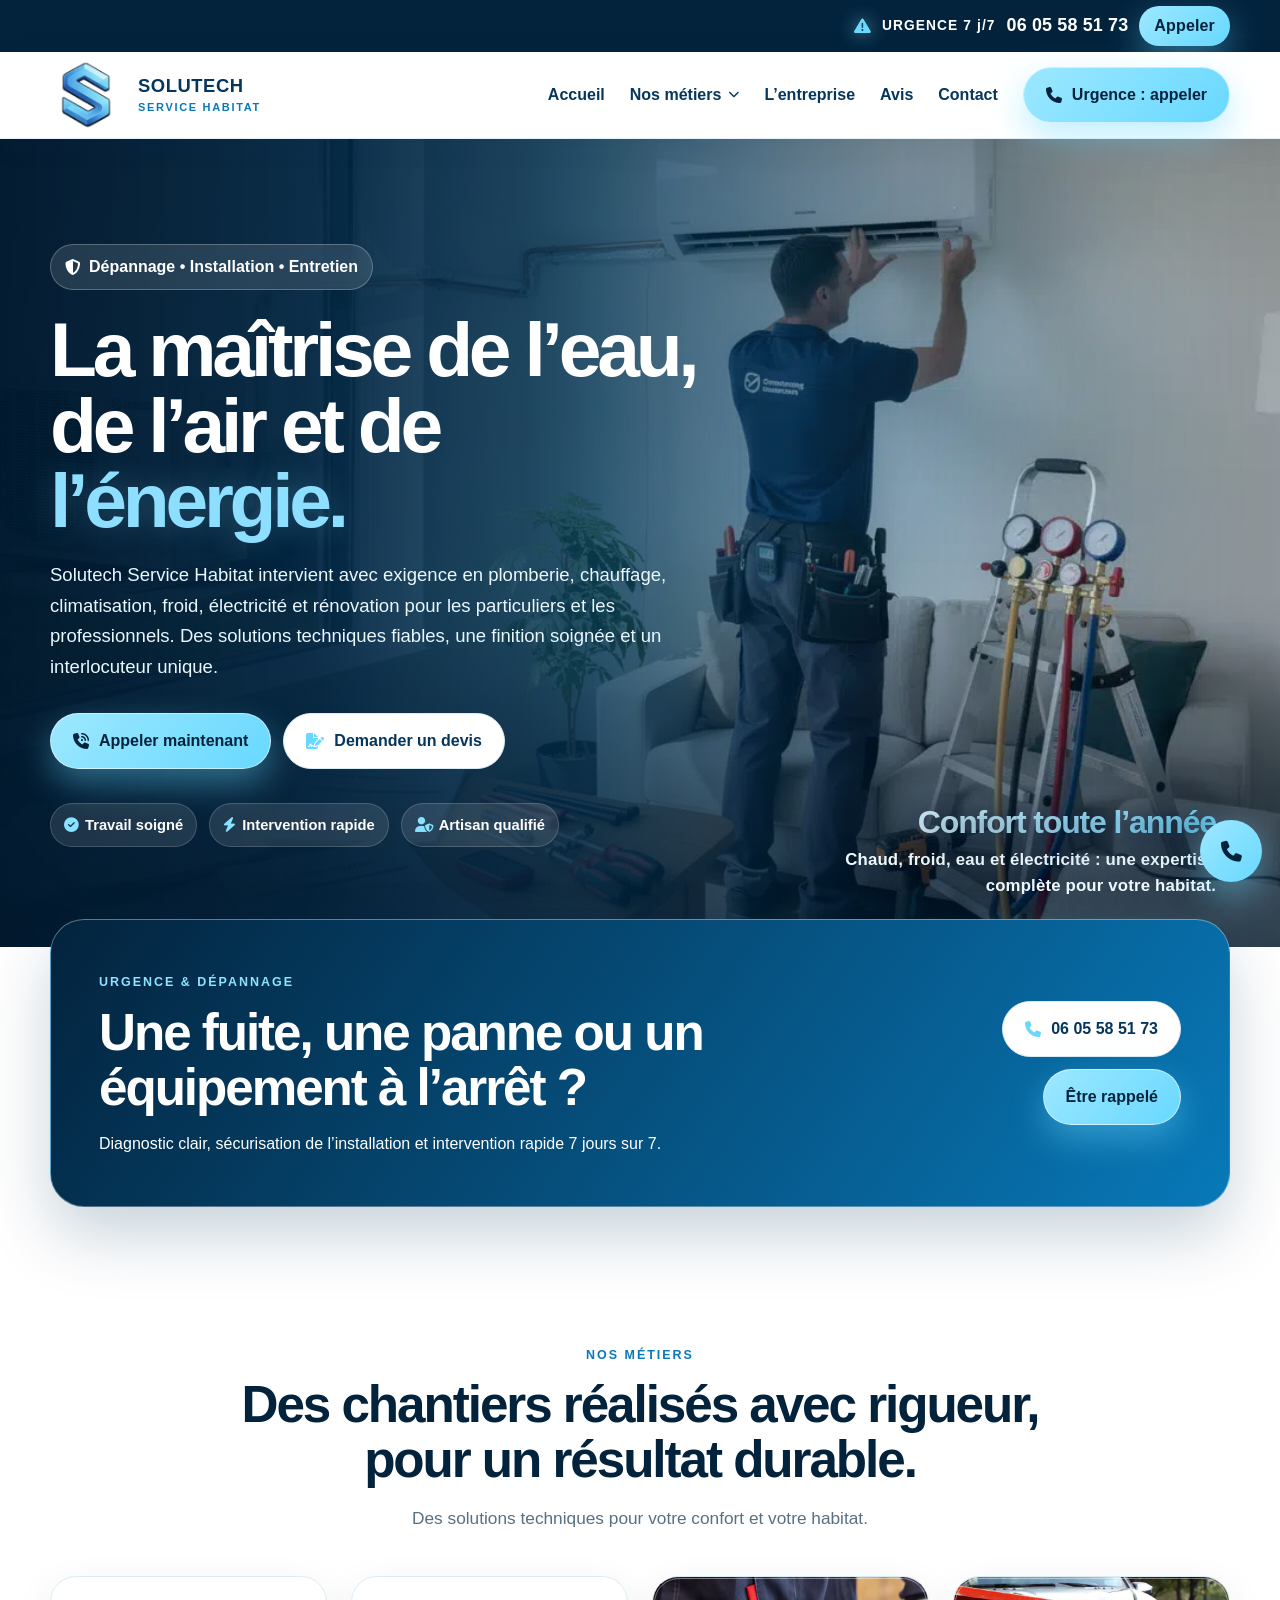
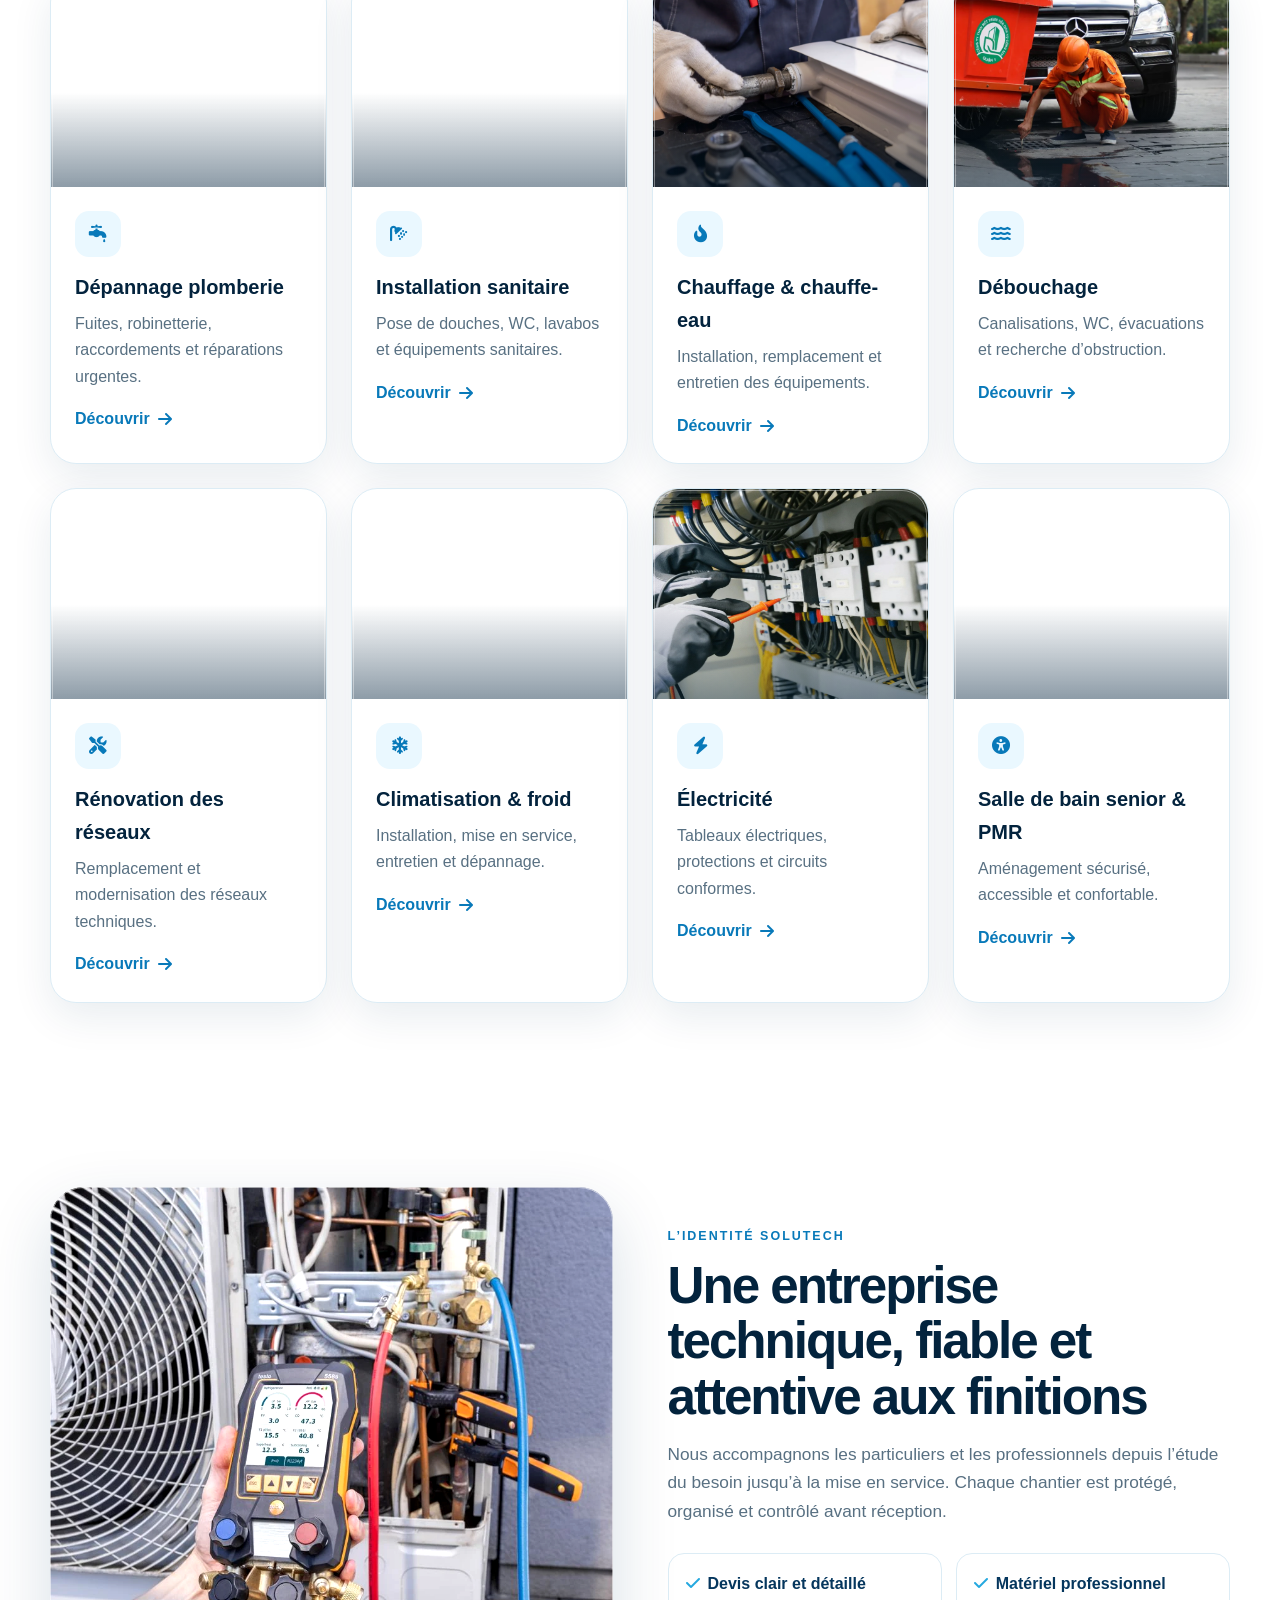
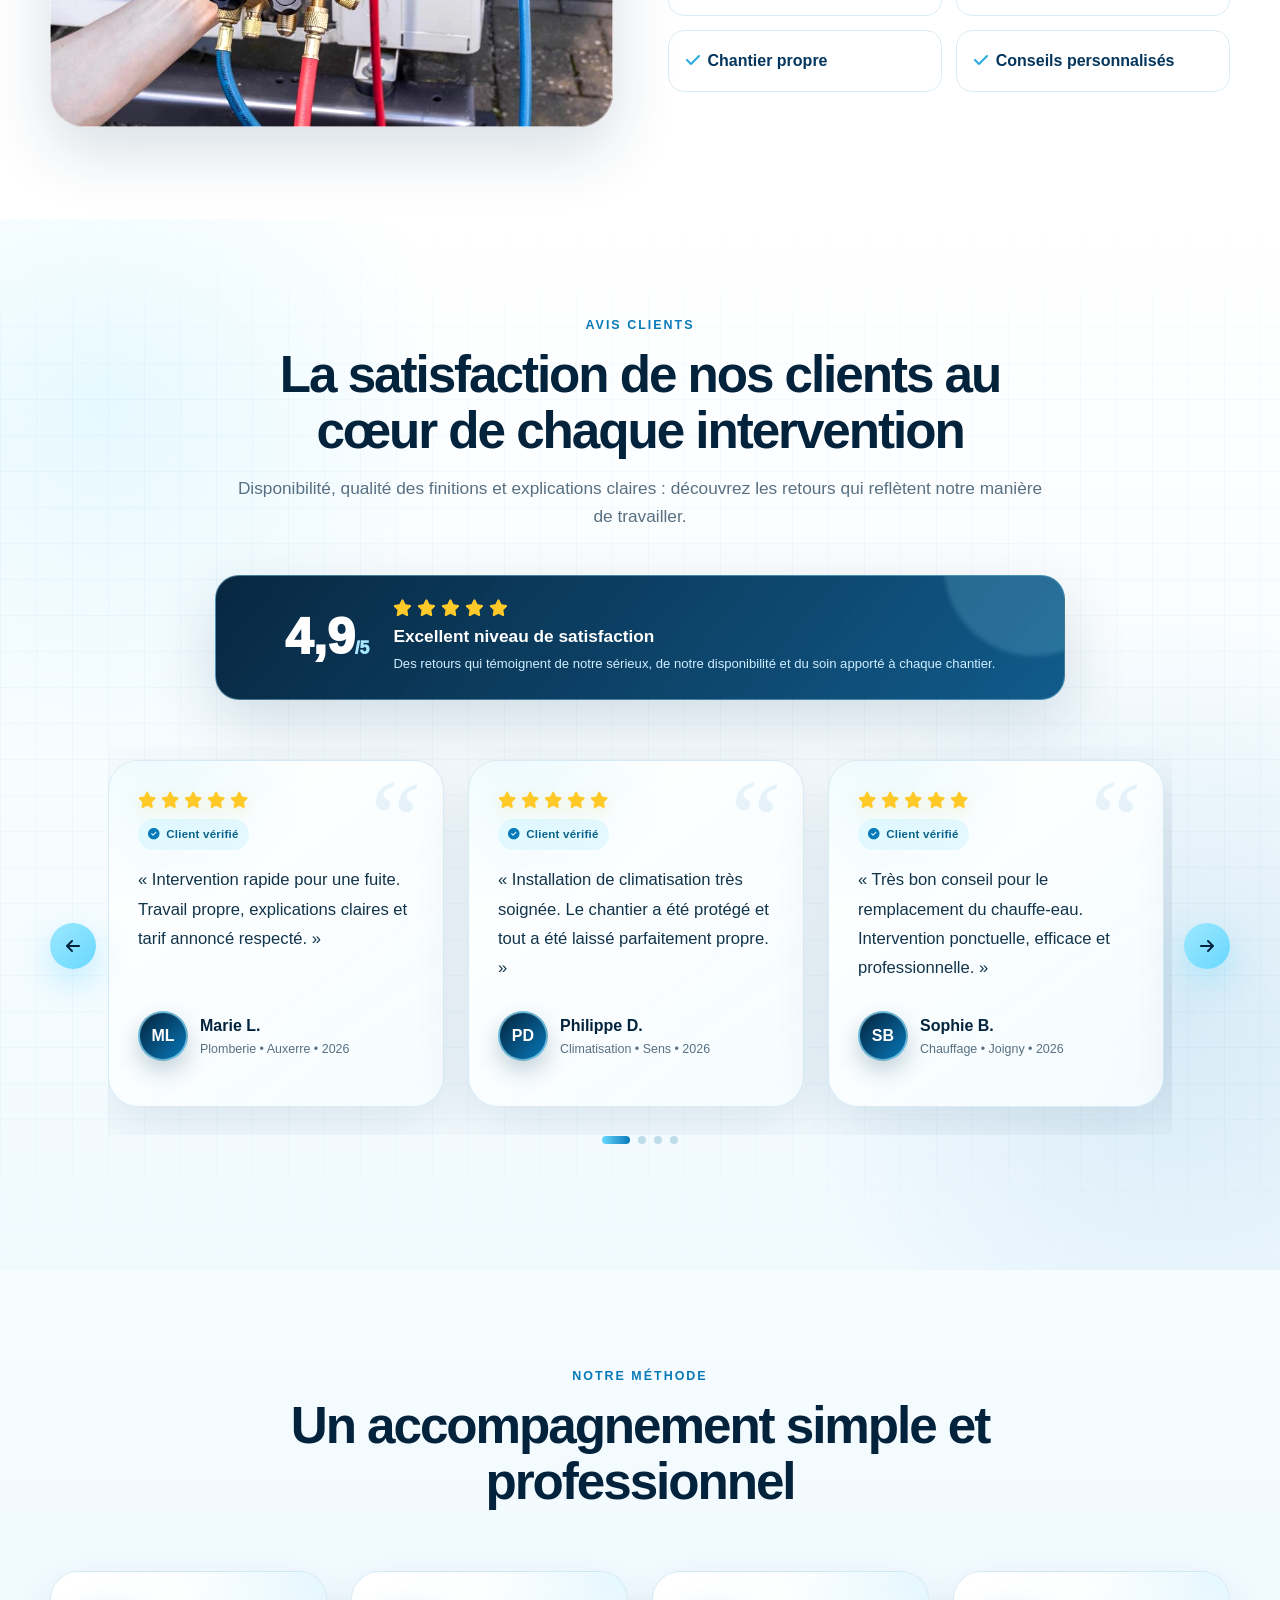
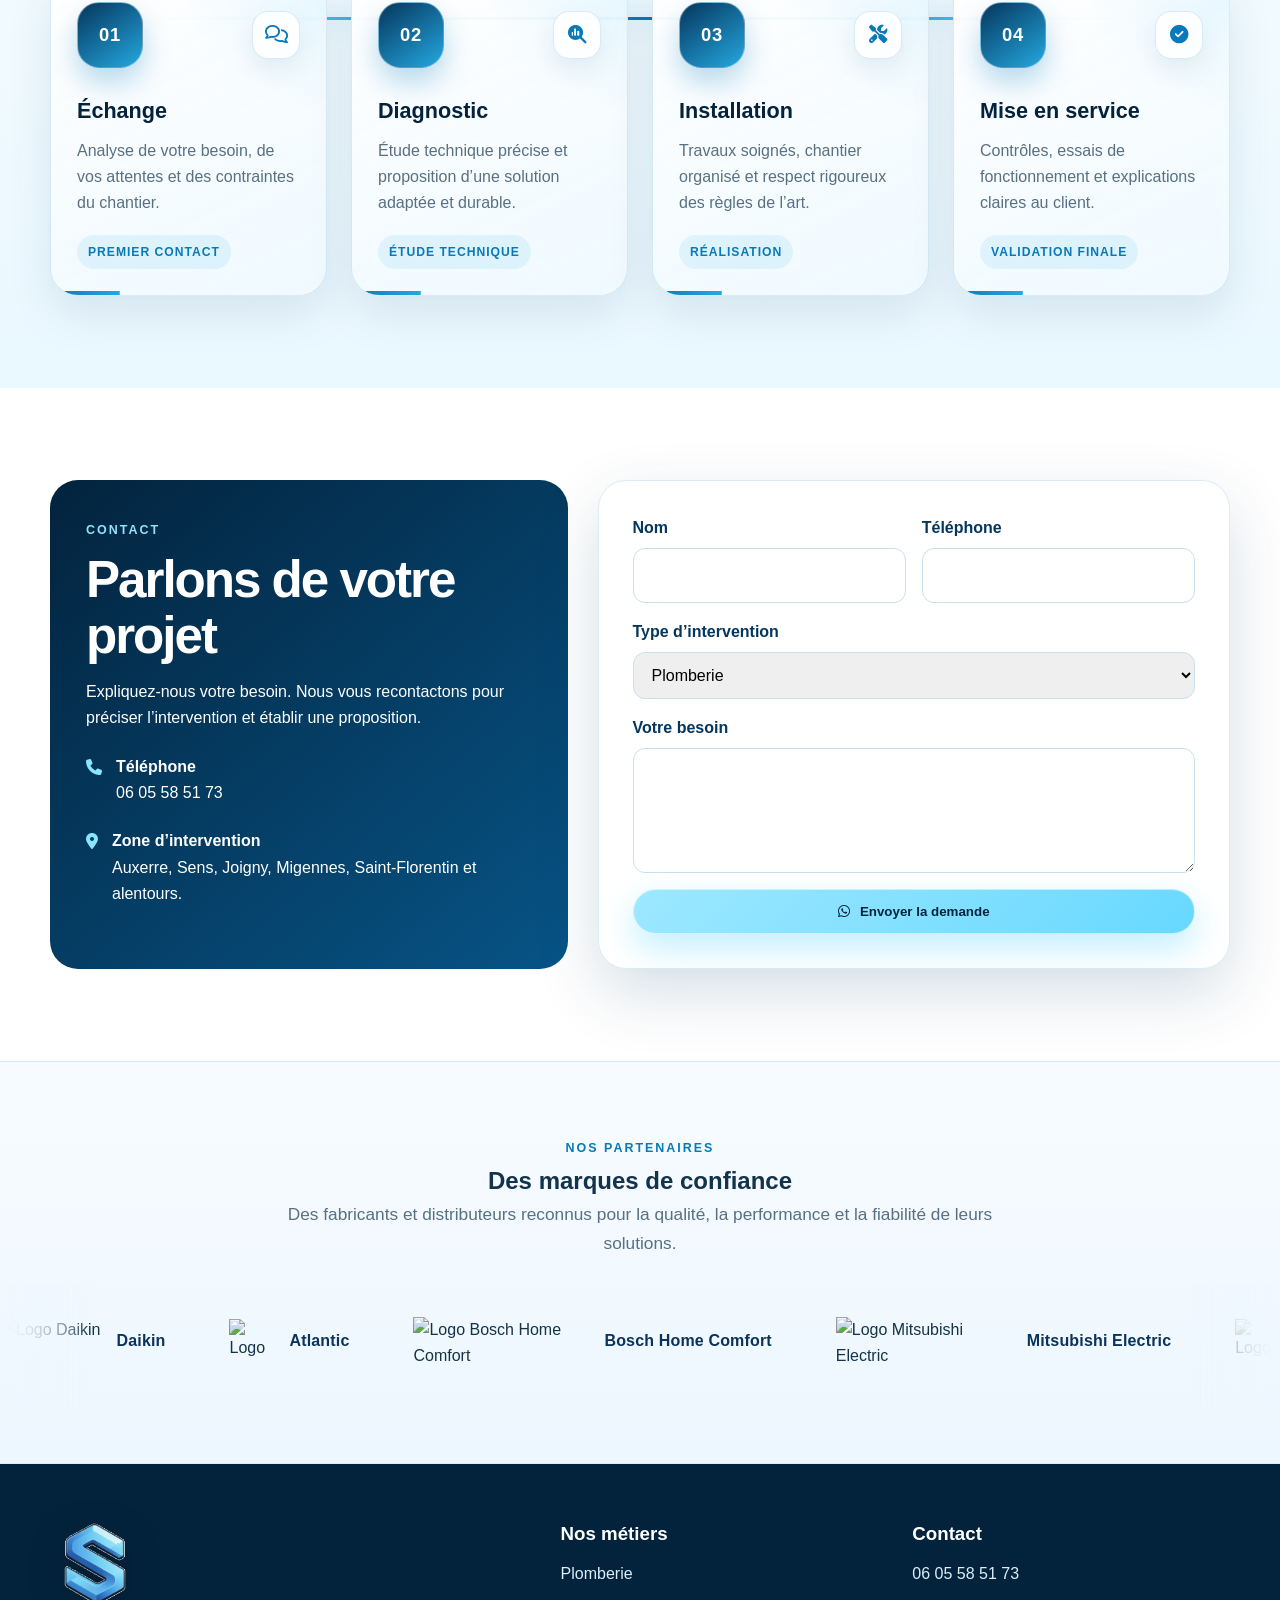
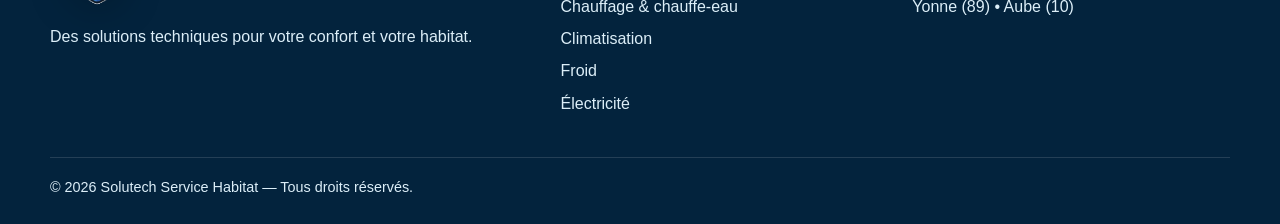
==== commit c5357121: "Publication SEO finale" ====
--- a/index.html
+++ b/index.html
@@ -1,8 +1,8 @@
 <!DOCTYPE html>
 
-<html lang="fr"><head><meta charset="utf-8"/><meta content="width=device-width,initial-scale=1" name="viewport"/><meta content="Solutech Service Habitat : plomberie, chauffage, climatisation, électricité et rénovation dans l’Yonne et l’Aube." name="description"/><title>Solutech Service Habitat | Dépannage et installations techniques</title><link href="https://cdnjs.cloudflare.com" rel="preconnect"/><link href="https://cdnjs.cloudflare.com/ajax/libs/font-awesome/6.5.2/css/all.min.css" rel="stylesheet"/><link href="assets/style.css" rel="stylesheet"/></head><body><div class="topbar"><div class="container"><a class="topbar-emergency" href="tel:0605585173"><i class="fa-solid fa-triangle-exclamation"></i><strong>URGENCE 7 j/7</strong><span>06 05 58 51 73</span><span class="topbar-call">Appeler</span></a></div></div><header class="site-header"><div class="container nav-wrap"><a class="brand" href="index.html"><img alt="Logo Solutech Service Habitat" src="assets/logo-solutech.png"/><span class="brand-text">SOLUTECH<small>SERVICE HABITAT</small></span></a><button aria-label="Ouvrir le menu" class="menu-toggle"><i class="fa-solid fa-bars"></i></button><nav class="nav"><a href="#accueil">Accueil</a><div class="nav-dropdown"><a class="nav-dropdown-trigger" href="#services">Nos métiers <i class="fa-solid fa-chevron-down"></i></a><div aria-label="Liste de nos métiers" class="nav-dropdown-menu"><a href="services/plomberie.html"><i class="fa-solid fa-faucet-drip"></i>Plomberie</a><a href="services/installation-sanitaire.html"><i class="fa-solid fa-shower"></i>Installation sanitaire</a><a href="services/chauffage-chauffe-eau.html"><i class="fa-solid fa-fire-flame-curved"></i>Chauffage &amp; chauffe-eau</a><a href="services/frigoriste.html"><i class="fa-solid fa-snowflake"></i>Climatisation</a><a href="services/frigoriste.html"><i class="fa-solid fa-temperature-low"></i>Froid</a><a href="services/electricite.html"><i class="fa-solid fa-bolt"></i>Électricité</a><a href="services/debouchage.html"><i class="fa-solid fa-water"></i>Débouchage</a><a href="services/renovation-reseau.html"><i class="fa-solid fa-screwdriver-wrench"></i>Rénovation des réseaux</a><a href="services/salle-de-bain-senior-pmr.html"><i class="fa-solid fa-universal-access"></i>Salle de bain Senior &amp; PMR</a></div></div><a href="#entreprise">L’entreprise</a><a href="#avis">Avis</a><a href="#contact">Contact</a><a class="button button-primary" href="tel:0605585173"><i class="fa-solid fa-phone"></i> Urgence : appeler</a></nav></div></header><main><section class="hero" id="accueil"><div class="hero-bg"></div><div class="container"><div class="hero-content"><span class="eyebrow"><i class="fa-solid fa-shield-halved"></i>Dépannage • Installation • Entretien</span><h1>La maîtrise de l’eau, de l’air et de <span>l’énergie.</span></h1><p class="hero-copy">Solutech Service Habitat intervient avec exigence en plomberie, chauffage, climatisation, froid, électricité et rénovation pour les particuliers et les professionnels. Des solutions techniques fiables, une finition soignée et un interlocuteur unique.</p><div class="hero-actions"><a class="button button-primary" href="tel:0605585173"><i class="fa-solid fa-phone-volume"></i>Appeler maintenant</a><a class="button button-white" href="#contact"><i class="fa-solid fa-file-signature"></i>Demander un devis</a></div><div class="proof-row"><span class="proof"><i class="fa-solid fa-circle-check"></i>Travail soigné</span><span class="proof"><i class="fa-solid fa-bolt"></i>Intervention rapide</span><span class="proof"><i class="fa-solid fa-user-shield"></i>Artisan qualifié</span></div></div></div><div class="hero-glass"><strong>Confort toute l’année</strong><span>Chaud, froid, eau et électricité : une expertise complète pour votre habitat.</span></div></section><section class="section section-ice"><div class="container"><div class="emergency"><div><span class="kicker" style="color:#8fe3ff">Urgence &amp; dépannage</span><h2>Une fuite, une panne ou un équipement à l’arrêt ?</h2><p>Diagnostic clair, sécurisation de l’installation et intervention rapide 7 jours sur 7.</p></div><div class="emergency-actions"><a class="button button-white" href="tel:0605585173"><i class="fa-solid fa-phone"></i>06 05 58 51 73</a><a class="button button-primary" href="#contact">Être rappelé</a></div></div></div></section><section class="section" id="services"><div class="container"><div class="section-head"><span class="kicker">Nos métiers</span><h2>Des chantiers réalisés avec rigueur, pour un résultat durable.</h2><p class="section-intro">Des solutions techniques pour votre confort et votre habitat.</p></div><div class="services-grid"><a class="service-card" href="services/plomberie.html"><div class="service-img"><img alt="Intervention professionnelle : Dépannage plomberie" src="assets/photos/plomberie-technique.webp"/></div><div class="service-body"><div class="service-icon"><i class="fa-solid fa-faucet-drip"></i></div><h3>Dépannage plomberie</h3><p>Fuites, robinetterie, raccordements et réparations urgentes.</p><span class="service-link">Découvrir <i class="fa-solid fa-arrow-right"></i></span></div></a><a class="service-card" href="services/installation-sanitaire.html"><div class="service-img"><img alt="Intervention professionnelle : Installation sanitaire" src="assets/photos/installation-sanitaire.webp"/></div><div class="service-body"><div class="service-icon"><i class="fa-solid fa-shower"></i></div><h3>Installation sanitaire</h3><p>Pose de douches, WC, lavabos et équipements sanitaires.</p><span class="service-link">Découvrir <i class="fa-solid fa-arrow-right"></i></span></div></a><a class="service-card" href="services/chauffage-chauffe-eau.html"><div class="service-img"><img alt="Intervention professionnelle : Chauffage &amp; chauffe-eau" src="assets/photos/chauffage-eau.webp"/></div><div class="service-body"><div class="service-icon"><i class="fa-solid fa-fire-flame-curved"></i></div><h3>Chauffage &amp; chauffe-eau</h3><p>Installation, remplacement et entretien des équipements.</p><span class="service-link">Découvrir <i class="fa-solid fa-arrow-right"></i></span></div></a><a class="service-card" href="services/debouchage.html"><div class="service-img"><img alt="Intervention professionnelle : Débouchage" src="assets/photos/debouchage-technique.webp"/></div><div class="service-body"><div class="service-icon"><i class="fa-solid fa-water"></i></div><h3>Débouchage</h3><p>Canalisations, WC, évacuations et recherche d’obstruction.</p><span class="service-link">Découvrir <i class="fa-solid fa-arrow-right"></i></span></div></a><a class="service-card" href="services/renovation-reseau.html"><div class="service-img"><img alt="Intervention professionnelle : Rénovation des réseaux" src="assets/photos/renovation-reseau-technique.webp"/></div><div class="service-body"><div class="service-icon"><i class="fa-solid fa-screwdriver-wrench"></i></div><h3>Rénovation des réseaux</h3><p>Remplacement et modernisation des réseaux techniques.</p><span class="service-link">Découvrir <i class="fa-solid fa-arrow-right"></i></span></div></a><a class="service-card" href="services/frigoriste.html"><div class="service-img"><img alt="Intervention professionnelle : Climatisation &amp; froid" src="assets/photos/climatisation-technique.webp"/></div><div class="service-body"><div class="service-icon"><i class="fa-solid fa-snowflake"></i></div><h3>Climatisation &amp; froid</h3><p>Installation, mise en service, entretien et dépannage.</p><span class="service-link">Découvrir <i class="fa-solid fa-arrow-right"></i></span></div></a><a class="service-card" href="services/electricite.html"><div class="service-img"><img alt="Intervention professionnelle : Électricité" src="assets/photos/electricite-moderne.webp"/></div><div class="service-body"><div class="service-icon"><i class="fa-solid fa-bolt"></i></div><h3>Électricité</h3><p>Tableaux électriques, protections et circuits conformes.</p><span class="service-link">Découvrir <i class="fa-solid fa-arrow-right"></i></span></div></a><a class="service-card" href="services/salle-de-bain-senior-pmr.html"><div class="service-img"><img alt="Intervention professionnelle : Salle de bain senior &amp; PMR" src="assets/photos/salle-bain-pmr-pro.webp"/></div><div class="service-body"><div class="service-icon"><i class="fa-solid fa-universal-access"></i></div><h3>Salle de bain senior &amp; PMR</h3><p>Aménagement sécurisé, accessible et confortable.</p><span class="service-link">Découvrir <i class="fa-solid fa-arrow-right"></i></span></div></a></div></div></section><section class="section" id="entreprise"><div class="container showcase"><div class="showcase-photo"><img alt="Installation technique professionnelle de chauffage et de climatisation" src="assets/photos/hero-manometres-modern.webp"/></div><div><span class="kicker">L’identité Solutech</span><h2>Une entreprise technique, fiable et attentive aux finitions</h2><p class="section-intro">Nous accompagnons les particuliers et les professionnels depuis l’étude du besoin jusqu’à la mise en service. Chaque chantier est protégé, organisé et contrôlé avant réception.</p><div class="features"><div class="feature"><i class="fa-solid fa-check"></i>Devis clair et détaillé</div><div class="feature"><i class="fa-solid fa-check"></i>Matériel professionnel</div><div class="feature"><i class="fa-solid fa-check"></i>Chantier propre</div><div class="feature"><i class="fa-solid fa-check"></i>Conseils personnalisés</div></div></div></div></section><section class="section reviews-section" id="avis"><div class="container"><div class="section-head"><span class="kicker">Avis clients</span><h2>La satisfaction de nos clients au cœur de chaque intervention</h2><p class="section-intro">Disponibilité, qualité des finitions et explications claires : découvrez les retours qui reflètent notre manière de travailler.</p></div><div class="reviews-summary"><div class="rating-score">4,9<span>/5</span></div><div><div aria-label="5 étoiles" class="stars"><i class="fa-solid fa-star"></i><i class="fa-solid fa-star"></i><i class="fa-solid fa-star"></i><i class="fa-solid fa-star"></i><i class="fa-solid fa-star"></i></div><strong>Excellent niveau de satisfaction</strong><p>Des retours qui témoignent de notre sérieux, de notre disponibilité et du soin apporté à chaque chantier.</p></div></div><div aria-label="Avis clients" class="reviews-carousel"><div class="reviews-grid"><article class="review-card"><div class="stars"><i class="fa-solid fa-star"></i><i class="fa-solid fa-star"></i><i class="fa-solid fa-star"></i><i class="fa-solid fa-star"></i><i class="fa-solid fa-star"></i></div><span class="verified-badge"><i class="fa-solid fa-circle-check"></i> Client vérifié</span><p>« Intervention rapide pour une fuite. Travail propre, explications claires et tarif annoncé respecté. »</p><div class="review-author"><span>ML</span><div><strong>Marie L.</strong><small>Plomberie • Auxerre • 2026</small></div></div></article><article class="review-card"><div class="stars"><i class="fa-solid fa-star"></i><i class="fa-solid fa-star"></i><i class="fa-solid fa-star"></i><i class="fa-solid fa-star"></i><i class="fa-solid fa-star"></i></div><span class="verified-badge"><i class="fa-solid fa-circle-check"></i> Client vérifié</span><p>« Installation de climatisation très soignée. Le chantier a été protégé et tout a été laissé parfaitement propre. »</p><div class="review-author"><span>PD</span><div><strong>Philippe D.</strong><small>Climatisation • Sens • 2026</small></div></div></article><article class="review-card"><div class="stars"><i class="fa-solid fa-star"></i><i class="fa-solid fa-star"></i><i class="fa-solid fa-star"></i><i class="fa-solid fa-star"></i><i class="fa-solid fa-star"></i></div><span class="verified-badge"><i class="fa-solid fa-circle-check"></i> Client vérifié</span><p>« Très bon conseil pour le remplacement du chauffe-eau. Intervention ponctuelle, efficace et professionnelle. »</p><div class="review-author"><span>SB</span><div><strong>Sophie B.</strong><small>Chauffage • Joigny • 2026</small></div></div></article><article class="review-card"><div class="stars"><i class="fa-solid fa-star"></i><i class="fa-solid fa-star"></i><i class="fa-solid fa-star"></i><i class="fa-solid fa-star"></i><i class="fa-solid fa-star"></i></div><span class="verified-badge"><i class="fa-solid fa-circle-check"></i> Client vérifié</span><p>« Tableau électrique remis en sécurité avec beaucoup de sérieux. Chaque modification nous a été expliquée. »</p><div class="review-author"><span>JR</span><div><strong>Julien R.</strong><small>Électricité • Migennes • 2026</small></div></div></article><article class="review-card"><div class="stars"><i class="fa-solid fa-star"></i><i class="fa-solid fa-star"></i><i class="fa-solid fa-star"></i><i class="fa-solid fa-star"></i><i class="fa-solid fa-star"></i></div><span class="verified-badge"><i class="fa-solid fa-circle-check"></i> Client vérifié</span><p>« Transformation de la douche pour ma mère : accès plus simple, finitions très propres et résultat rassurant. »</p><div class="review-author"><span>NC</span><div><strong>Nathalie C.</strong><small>Salle de bain PMR • Saint-Florentin • 2026</small></div></div></article><article class="review-card"><div class="stars"><i class="fa-solid fa-star"></i><i class="fa-solid fa-star"></i><i class="fa-solid fa-star"></i><i class="fa-solid fa-star"></i><i class="fa-solid fa-star"></i></div><span class="verified-badge"><i class="fa-solid fa-circle-check"></i> Client vérifié</span><p>« Canalisation débouchée rapidement. Diagnostic précis, intervention efficace et très bon contact. »</p><div class="review-author"><span>AM</span><div><strong>Ahmed M.</strong><small>Débouchage • Yonne • 2026</small></div></div></article></div><div class="reviews-controls"><button aria-label="Avis précédent" class="review-nav review-prev" type="button"><i class="fa-solid fa-arrow-left"></i></button><button aria-label="Avis suivant" class="review-nav review-next" type="button"><i class="fa-solid fa-arrow-right"></i></button></div><div aria-hidden="true" class="reviews-dots"></div></div></div></section><section class="section section-ice"><div class="container"><div class="section-head"><span class="kicker">Notre méthode</span><h2>Un accompagnement simple et professionnel</h2></div><div class="steps modern-steps">
+<html lang="fr"><head><meta charset="utf-8"/><meta content="width=device-width,initial-scale=1" name="viewport"/><meta content="Solutech Service Habitat intervient dans l’Yonne et une partie de l’Aube : plomberie, chauffage, climatisation, froid, électricité, dépannage et rénovation." name="description"/><title>Plombier, chauffagiste et climatisation dans l’Yonne | Solutech</title><link href="https://cdnjs.cloudflare.com" rel="preconnect"/><link href="https://cdnjs.cloudflare.com/ajax/libs/font-awesome/6.5.2/css/all.min.css" rel="stylesheet"/><link href="assets/style.css" rel="stylesheet"/><link data-solutech-seo="true" href="https://solutechservicehabitat.fr/" rel="canonical"/><link data-solutech-seo="true" href="https://solutechservicehabitat.fr/assets/logo-solutech.png" rel="icon" type="image/png"/><meta content="index, follow, max-image-preview:large" data-solutech-seo="true" name="robots"/><meta content="fr_FR" data-solutech-seo="true" property="og:locale"/><meta content="website" data-solutech-seo="true" property="og:type"/><meta content="Solutech Service Habitat" data-solutech-seo="true" property="og:site_name"/><meta content="Plombier, chauffagiste et climatisation dans l’Yonne | Solutech" data-solutech-seo="true" property="og:title"/><meta content="Solutech Service Habitat intervient dans l’Yonne et une partie de l’Aube : plomberie, chauffage, climatisation, froid, électricité, dépannage et rénovation." data-solutech-seo="true" property="og:description"/><meta content="https://solutechservicehabitat.fr/" data-solutech-seo="true" property="og:url"/><meta content="https://solutechservicehabitat.fr/assets/photos/hero-solutech-reel.webp" data-solutech-seo="true" property="og:image"/><meta content="Solutech Service Habitat" data-solutech-seo="true" property="og:image:alt"/><meta content="summary_large_image" data-solutech-seo="true" name="twitter:card"/><meta content="Plombier, chauffagiste et climatisation dans l’Yonne | Solutech" data-solutech-seo="true" name="twitter:title"/><meta content="Solutech Service Habitat intervient dans l’Yonne et une partie de l’Aube : plomberie, chauffage, climatisation, froid, électricité, dépannage et rénovation." data-solutech-seo="true" name="twitter:description"/><meta content="https://solutechservicehabitat.fr/assets/photos/hero-solutech-reel.webp" data-solutech-seo="true" name="twitter:image"/><meta content="#14b8c4" data-solutech-seo="true" name="theme-color"/><script data-solutech-seo="true" type="application/ld+json">{"@context":"https://schema.org","@type":["LocalBusiness","HomeAndConstructionBusiness"],"@id":"https://solutechservicehabitat.fr/#entreprise","name":"Solutech Service Habitat","url":"https://solutechservicehabitat.fr","telephone":"+33605585173","image":"https://solutechservicehabitat.fr/assets/logo-solutech.png","logo":"https://solutechservicehabitat.fr/assets/logo-solutech.png","description":"Entreprise de plomberie, chauffage, climatisation, froid, électricité et rénovation intervenant dans l’Yonne et une partie de l’Aube.","areaServed":[{"@type":"City","name":"Auxerre"},{"@type":"City","name":"Sens"},{"@type":"City","name":"Joigny"},{"@type":"City","name":"Migennes"},{"@type":"City","name":"Saint-Florentin"},{"@type":"City","name":"Tonnerre"},{"@type":"City","name":"Avallon"},{"@type":"City","name":"Chablis"},{"@type":"City","name":"Toucy"},{"@type":"City","name":"Villeneuve-sur-Yonne"},{"@type":"AdministrativeArea","name":"Yonne"},{"@type":"AdministrativeArea","name":"Aube"}],"knowsAbout":["Plomberie","Chauffage","Chauffe-eau","Climatisation","Pompe à chaleur air-air","Froid","Électricité","Débouchage","Salle de bain senior et PMR"],"sameAs":[]}</script></head><body><div class="topbar"><div class="container"><a class="topbar-emergency" href="tel:0605585173"><i class="fa-solid fa-triangle-exclamation"></i><strong>URGENCE 7 j/7</strong><span>06 05 58 51 73</span><span class="topbar-call">Appeler</span></a></div></div><header class="site-header"><div class="container nav-wrap"><a class="brand" href="index.html"><img alt="Logo Solutech Service Habitat" decoding="async" src="assets/logo-solutech.png"/><span class="brand-text">SOLUTECH<small>SERVICE HABITAT</small></span></a><button aria-label="Ouvrir le menu" class="menu-toggle"><i class="fa-solid fa-bars"></i></button><nav class="nav"><a href="#accueil">Accueil</a><div class="nav-dropdown"><a class="nav-dropdown-trigger" href="#services">Nos métiers <i class="fa-solid fa-chevron-down"></i></a><div aria-label="Liste de nos métiers" class="nav-dropdown-menu"><a href="services/plomberie.html"><i class="fa-solid fa-faucet-drip"></i>Plomberie</a><a href="services/installation-sanitaire.html"><i class="fa-solid fa-shower"></i>Installation sanitaire</a><a href="services/chauffage-chauffe-eau.html"><i class="fa-solid fa-fire-flame-curved"></i>Chauffage &amp; chauffe-eau</a><a href="services/frigoriste.html"><i class="fa-solid fa-snowflake"></i>Climatisation</a><a href="services/frigoriste.html"><i class="fa-solid fa-temperature-low"></i>Froid</a><a href="services/electricite.html"><i class="fa-solid fa-bolt"></i>Électricité</a><a href="services/debouchage.html"><i class="fa-solid fa-water"></i>Débouchage</a><a href="services/renovation-reseau.html"><i class="fa-solid fa-screwdriver-wrench"></i>Rénovation des réseaux</a><a href="services/salle-de-bain-senior-pmr.html"><i class="fa-solid fa-universal-access"></i>Salle de bain Senior &amp; PMR</a></div></div><a href="#entreprise">L’entreprise</a><a href="#avis">Avis</a><a href="#contact">Contact</a><a class="button button-primary" href="tel:0605585173"><i class="fa-solid fa-phone"></i> Urgence : appeler</a></nav></div></header><main><section class="hero" id="accueil"><div class="hero-bg"></div><div class="container"><div class="hero-content"><span class="eyebrow"><i class="fa-solid fa-shield-halved"></i>Dépannage • Installation • Entretien</span><h1>La maîtrise de l’eau, de l’air et de <span>l’énergie.</span></h1><p class="hero-copy">Solutech Service Habitat intervient avec exigence en plomberie, chauffage, climatisation, froid, électricité et rénovation pour les particuliers et les professionnels. Des solutions techniques fiables, une finition soignée et un interlocuteur unique.</p><div class="hero-actions"><a class="button button-primary" href="tel:0605585173"><i class="fa-solid fa-phone-volume"></i>Appeler maintenant</a><a class="button button-white" href="#contact"><i class="fa-solid fa-file-signature"></i>Demander un devis</a></div><div class="proof-row"><span class="proof"><i class="fa-solid fa-circle-check"></i>Travail soigné</span><span class="proof"><i class="fa-solid fa-bolt"></i>Intervention rapide</span><span class="proof"><i class="fa-solid fa-user-shield"></i>Artisan qualifié</span></div></div></div><div class="hero-glass"><strong>Confort toute l’année</strong><span>Chaud, froid, eau et électricité : une expertise complète pour votre habitat.</span></div></section><section class="section section-ice"><div class="container"><div class="emergency"><div><span class="kicker" style="color:#8fe3ff">Urgence &amp; dépannage</span><h2>Une fuite, une panne ou un équipement à l’arrêt ?</h2><p>Diagnostic clair, sécurisation de l’installation et intervention rapide 7 jours sur 7.</p></div><div class="emergency-actions"><a class="button button-white" href="tel:0605585173"><i class="fa-solid fa-phone"></i>06 05 58 51 73</a><a class="button button-primary" href="#contact">Être rappelé</a></div></div></div></section><section class="section" id="services"><div class="container"><div class="section-head"><span class="kicker">Nos métiers</span><h2>Des chantiers réalisés avec rigueur, pour un résultat durable.</h2><p class="section-intro">Des solutions techniques pour votre confort et votre habitat.</p></div><div class="services-grid"><a class="service-card" href="services/plomberie.html"><div class="service-img"><img alt="Intervention professionnelle : Dépannage plomberie" decoding="async" src="assets/photos/plomberie-technique.webp"/></div><div class="service-body"><div class="service-icon"><i class="fa-solid fa-faucet-drip"></i></div><h3>Dépannage plomberie</h3><p>Fuites, robinetterie, raccordements et réparations urgentes.</p><span class="service-link">Découvrir <i class="fa-solid fa-arrow-right"></i></span></div></a><a class="service-card" href="services/installation-sanitaire.html"><div class="service-img"><img alt="Intervention professionnelle : Installation sanitaire" decoding="async" loading="lazy" src="assets/photos/installation-sanitaire.webp"/></div><div class="service-body"><div class="service-icon"><i class="fa-solid fa-shower"></i></div><h3>Installation sanitaire</h3><p>Pose de douches, WC, lavabos et équipements sanitaires.</p><span class="service-link">Découvrir <i class="fa-solid fa-arrow-right"></i></span></div></a><a class="service-card" href="services/chauffage-chauffe-eau.html"><div class="service-img"><img alt="Intervention professionnelle : Chauffage &amp; chauffe-eau" decoding="async" loading="lazy" src="assets/photos/chauffage-eau.webp"/></div><div class="service-body"><div class="service-icon"><i class="fa-solid fa-fire-flame-curved"></i></div><h3>Chauffage &amp; chauffe-eau</h3><p>Installation, remplacement et entretien des équipements.</p><span class="service-link">Découvrir <i class="fa-solid fa-arrow-right"></i></span></div></a><a class="service-card" href="services/debouchage.html"><div class="service-img"><img alt="Intervention professionnelle : Débouchage" decoding="async" loading="lazy" src="assets/photos/debouchage-technique.webp"/></div><div class="service-body"><div class="service-icon"><i class="fa-solid fa-water"></i></div><h3>Débouchage</h3><p>Canalisations, WC, évacuations et recherche d’obstruction.</p><span class="service-link">Découvrir <i class="fa-solid fa-arrow-right"></i></span></div></a><a class="service-card" href="services/renovation-reseau.html"><div class="service-img"><img alt="Intervention professionnelle : Rénovation des réseaux" decoding="async" loading="lazy" src="assets/photos/renovation-reseau-technique.webp"/></div><div class="service-body"><div class="service-icon"><i class="fa-solid fa-screwdriver-wrench"></i></div><h3>Rénovation des réseaux</h3><p>Remplacement et modernisation des réseaux techniques.</p><span class="service-link">Découvrir <i class="fa-solid fa-arrow-right"></i></span></div></a><a class="service-card" href="services/frigoriste.html"><div class="service-img"><img alt="Intervention professionnelle : Climatisation &amp; froid" decoding="async" loading="lazy" src="assets/photos/climatisation-technique.webp"/></div><div class="service-body"><div class="service-icon"><i class="fa-solid fa-snowflake"></i></div><h3>Climatisation &amp; froid</h3><p>Installation, mise en service, entretien et dépannage.</p><span class="service-link">Découvrir <i class="fa-solid fa-arrow-right"></i></span></div></a><a class="service-card" href="services/electricite.html"><div class="service-img"><img alt="Intervention professionnelle : Électricité" decoding="async" loading="lazy" src="assets/photos/electricite-moderne.webp"/></div><div class="service-body"><div class="service-icon"><i class="fa-solid fa-bolt"></i></div><h3>Électricité</h3><p>Tableaux électriques, protections et circuits conformes.</p><span class="service-link">Découvrir <i class="fa-solid fa-arrow-right"></i></span></div></a><a class="service-card" href="services/salle-de-bain-senior-pmr.html"><div class="service-img"><img alt="Intervention professionnelle : Salle de bain senior &amp; PMR" decoding="async" loading="lazy" src="assets/photos/salle-bain-pmr-pro.webp"/></div><div class="service-body"><div class="service-icon"><i class="fa-solid fa-universal-access"></i></div><h3>Salle de bain senior &amp; PMR</h3><p>Aménagement sécurisé, accessible et confortable.</p><span class="service-link">Découvrir <i class="fa-solid fa-arrow-right"></i></span></div></a></div></div></section><section class="section" id="entreprise"><div class="container showcase"><div class="showcase-photo"><img alt="Installation technique professionnelle de chauffage et de climatisation" decoding="async" loading="lazy" src="assets/photos/hero-manometres-modern.webp"/></div><div><span class="kicker">L’identité Solutech</span><h2>Une entreprise technique, fiable et attentive aux finitions</h2><p class="section-intro">Nous accompagnons les particuliers et les professionnels depuis l’étude du besoin jusqu’à la mise en service. Chaque chantier est protégé, organisé et contrôlé avant réception.</p><div class="features"><div class="feature"><i class="fa-solid fa-check"></i>Devis clair et détaillé</div><div class="feature"><i class="fa-solid fa-check"></i>Matériel professionnel</div><div class="feature"><i class="fa-solid fa-check"></i>Chantier propre</div><div class="feature"><i class="fa-solid fa-check"></i>Conseils personnalisés</div></div></div></div></section><section class="section reviews-section" id="avis"><div class="container"><div class="section-head"><span class="kicker">Avis clients</span><h2>La satisfaction de nos clients au cœur de chaque intervention</h2><p class="section-intro">Disponibilité, qualité des finitions et explications claires : découvrez les retours qui reflètent notre manière de travailler.</p></div><div class="reviews-summary"><div class="rating-score">4,9<span>/5</span></div><div><div aria-label="5 étoiles" class="stars"><i class="fa-solid fa-star"></i><i class="fa-solid fa-star"></i><i class="fa-solid fa-star"></i><i class="fa-solid fa-star"></i><i class="fa-solid fa-star"></i></div><strong>Excellent niveau de satisfaction</strong><p>Des retours qui témoignent de notre sérieux, de notre disponibilité et du soin apporté à chaque chantier.</p></div></div><div aria-label="Avis clients" class="reviews-carousel"><div class="reviews-grid"><article class="review-card"><div class="stars"><i class="fa-solid fa-star"></i><i class="fa-solid fa-star"></i><i class="fa-solid fa-star"></i><i class="fa-solid fa-star"></i><i class="fa-solid fa-star"></i></div><span class="verified-badge"><i class="fa-solid fa-circle-check"></i> Client vérifié</span><p>« Intervention rapide pour une fuite. Travail propre, explications claires et tarif annoncé respecté. »</p><div class="review-author"><span>ML</span><div><strong>Marie L.</strong><small>Plomberie • Auxerre • 2026</small></div></div></article><article class="review-card"><div class="stars"><i class="fa-solid fa-star"></i><i class="fa-solid fa-star"></i><i class="fa-solid fa-star"></i><i class="fa-solid fa-star"></i><i class="fa-solid fa-star"></i></div><span class="verified-badge"><i class="fa-solid fa-circle-check"></i> Client vérifié</span><p>« Installation de climatisation très soignée. Le chantier a été protégé et tout a été laissé parfaitement propre. »</p><div class="review-author"><span>PD</span><div><strong>Philippe D.</strong><small>Climatisation • Sens • 2026</small></div></div></article><article class="review-card"><div class="stars"><i class="fa-solid fa-star"></i><i class="fa-solid fa-star"></i><i class="fa-solid fa-star"></i><i class="fa-solid fa-star"></i><i class="fa-solid fa-star"></i></div><span class="verified-badge"><i class="fa-solid fa-circle-check"></i> Client vérifié</span><p>« Très bon conseil pour le remplacement du chauffe-eau. Intervention ponctuelle, efficace et professionnelle. »</p><div class="review-author"><span>SB</span><div><strong>Sophie B.</strong><small>Chauffage • Joigny • 2026</small></div></div></article><article class="review-card"><div class="stars"><i class="fa-solid fa-star"></i><i class="fa-solid fa-star"></i><i class="fa-solid fa-star"></i><i class="fa-solid fa-star"></i><i class="fa-solid fa-star"></i></div><span class="verified-badge"><i class="fa-solid fa-circle-check"></i> Client vérifié</span><p>« Tableau électrique remis en sécurité avec beaucoup de sérieux. Chaque modification nous a été expliquée. »</p><div class="review-author"><span>JR</span><div><strong>Julien R.</strong><small>Électricité • Migennes • 2026</small></div></div></article><article class="review-card"><div class="stars"><i class="fa-solid fa-star"></i><i class="fa-solid fa-star"></i><i class="fa-solid fa-star"></i><i class="fa-solid fa-star"></i><i class="fa-solid fa-star"></i></div><span class="verified-badge"><i class="fa-solid fa-circle-check"></i> Client vérifié</span><p>« Transformation de la douche pour ma mère : accès plus simple, finitions très propres et résultat rassurant. »</p><div class="review-author"><span>NC</span><div><strong>Nathalie C.</strong><small>Salle de bain PMR • Saint-Florentin • 2026</small></div></div></article><article class="review-card"><div class="stars"><i class="fa-solid fa-star"></i><i class="fa-solid fa-star"></i><i class="fa-solid fa-star"></i><i class="fa-solid fa-star"></i><i class="fa-solid fa-star"></i></div><span class="verified-badge"><i class="fa-solid fa-circle-check"></i> Client vérifié</span><p>« Canalisation débouchée rapidement. Diagnostic précis, intervention efficace et très bon contact. »</p><div class="review-author"><span>AM</span><div><strong>Ahmed M.</strong><small>Débouchage • Yonne • 2026</small></div></div></article></div><div class="reviews-controls"><button aria-label="Avis précédent" class="review-nav review-prev" type="button"><i class="fa-solid fa-arrow-left"></i></button><button aria-label="Avis suivant" class="review-nav review-next" type="button"><i class="fa-solid fa-arrow-right"></i></button></div><div aria-hidden="true" class="reviews-dots"></div></div></div></section><section class="section section-ice"><div class="container"><div class="section-head"><span class="kicker">Notre méthode</span><h2>Un accompagnement simple et professionnel</h2></div><div class="steps modern-steps">
 <div class="step"><div class="step-top"><div class="step-num">01</div><div class="step-icon"><i class="fa-regular fa-comments"></i></div></div><h3>Échange</h3><p>Analyse de votre besoin, de vos attentes et des contraintes du chantier.</p><span class="step-label">Premier contact</span></div>
 <div class="step"><div class="step-top"><div class="step-num">02</div><div class="step-icon"><i class="fa-solid fa-magnifying-glass-chart"></i></div></div><h3>Diagnostic</h3><p>Étude technique précise et proposition d’une solution adaptée et durable.</p><span class="step-label">Étude technique</span></div>
 <div class="step"><div class="step-top"><div class="step-num">03</div><div class="step-icon"><i class="fa-solid fa-screwdriver-wrench"></i></div></div><h3>Installation</h3><p>Travaux soignés, chantier organisé et respect rigoureux des règles de l’art.</p><span class="step-label">Réalisation</span></div>
 <div class="step"><div class="step-top"><div class="step-num">04</div><div class="step-icon"><i class="fa-solid fa-circle-check"></i></div></div><h3>Mise en service</h3><p>Contrôles, essais de fonctionnement et explications claires au client.</p><span class="step-label">Validation finale</span></div>
-</div></div></section><section class="section" id="contact"><div class="container contact-grid"><div class="contact-panel"><span class="kicker" style="color:#8fe3ff">Contact</span><h2>Parlons de votre projet</h2><p>Expliquez-nous votre besoin. Nous vous recontactons pour préciser l’intervention et établir une proposition.</p><div class="contact-line"><i class="fa-solid fa-phone"></i><div><strong>Téléphone</strong><br/><a href="tel:0605585173">06 05 58 51 73</a></div></div><div class="contact-line"><i class="fa-solid fa-location-dot"></i><div><strong>Zone d’intervention</strong><br/>Auxerre, Sens, Joigny, Migennes, Saint-Florentin et alentours.</div></div></div><div class="contact-form"><div class="form-grid"><div class="field"><label for="nom">Nom</label><input id="nom" type="text"/></div><div class="field"><label for="tel">Téléphone</label><input id="tel" type="tel"/></div><div class="field full"><label for="service">Type d’intervention</label><select id="service"><option>Plomberie</option><option>Chauffage</option><option>Climatisation</option><option>Électricité</option><option>Rénovation</option></select></div><div class="field full"><label for="message">Votre besoin</label><textarea id="message"></textarea></div><div class="field full"><button class="button button-primary" id="whatsapp" type="button"><i class="fa-brands fa-whatsapp"></i>Envoyer la demande</button></div></div></div></div></section></main><section aria-labelledby="partners-title" class="partners-section"><div class="container"><div class="section-head partners-head"><span class="kicker">Nos partenaires</span><h2 id="partners-title">Des marques de confiance</h2><p class="section-intro">Des fabricants et distributeurs reconnus pour la qualité, la performance et la fiabilité de leurs solutions.</p></div></div><div aria-label="Partenaires Solutech Service Habitat" class="partners-marquee"><div class="partners-track"><div class="partner-logo-item"><img alt="Logo Daikin" loading="lazy" src="https://commons.wikimedia.org/wiki/Special:FilePath/DAIKIN_logo.svg"/><span class="partner-logo-name">Daikin</span></div><div class="partner-logo-item"><img alt="Logo Atlantic" loading="lazy" src="https://www.google.com/s2/favicons?domain=atlantic.fr&amp;sz=256"/><span class="partner-logo-name">Atlantic</span></div><div class="partner-logo-item"><img alt="Logo Bosch Home Comfort" loading="lazy" src="https://commons.wikimedia.org/wiki/Special:FilePath/Bosch-logo.svg"/><span class="partner-logo-name">Bosch Home Comfort</span></div><div class="partner-logo-item"><img alt="Logo Mitsubishi Electric" loading="lazy" src="https://commons.wikimedia.org/wiki/Special:FilePath/Mitsubishi_Electric_logo.svg"/><span class="partner-logo-name">Mitsubishi Electric</span></div><div class="partner-logo-item"><img alt="Logo Saunier Duval" loading="lazy" src="https://www.google.com/s2/favicons?domain=saunierduval.fr&amp;sz=256"/><span class="partner-logo-name">Saunier Duval</span></div><div class="partner-logo-item"><img alt="Logo elm.leblanc" loading="lazy" src="https://www.google.com/s2/favicons?domain=elmleblanc.fr&amp;sz=256"/><span class="partner-logo-name">elm.leblanc</span></div><div class="partner-logo-item"><img alt="Logo Altech" loading="lazy" src="https://www.google.com/s2/favicons?domain=altech-climatisation.fr&amp;sz=256"/><span class="partner-logo-name">Altech</span></div><div class="partner-logo-item"><img alt="Logo CEDEO" loading="lazy" src="https://www.google.com/s2/favicons?domain=cedeo.fr&amp;sz=256"/><span class="partner-logo-name">CEDEO</span></div><div class="partner-logo-item"><img alt="Logo Espace Aubade" loading="lazy" src="https://www.google.com/s2/favicons?domain=espace-aubade.fr&amp;sz=256"/><span class="partner-logo-name">Espace Aubade</span></div><div class="partner-logo-item"><img alt="Logo Würth" loading="lazy" src="https://commons.wikimedia.org/wiki/Special:FilePath/W%C3%BCrth_logo.svg"/><span class="partner-logo-name">Würth</span></div><div class="partner-logo-item"><img alt="Logo INN Céram" loading="lazy" src="https://www.google.com/s2/favicons?domain=innceram.fr&amp;sz=256"/><span class="partner-logo-name">INN Céram</span></div><div class="partner-logo-item"><img alt="Logo Daikin" loading="lazy" src="https://commons.wikimedia.org/wiki/Special:FilePath/DAIKIN_logo.svg"/><span class="partner-logo-name">Daikin</span></div><div class="partner-logo-item"><img alt="Logo Atlantic" loading="lazy" src="https://www.google.com/s2/favicons?domain=atlantic.fr&amp;sz=256"/><span class="partner-logo-name">Atlantic</span></div><div class="partner-logo-item"><img alt="Logo Bosch Home Comfort" loading="lazy" src="https://commons.wikimedia.org/wiki/Special:FilePath/Bosch-logo.svg"/><span class="partner-logo-name">Bosch Home Comfort</span></div><div class="partner-logo-item"><img alt="Logo Mitsubishi Electric" loading="lazy" src="https://commons.wikimedia.org/wiki/Special:FilePath/Mitsubishi_Electric_logo.svg"/><span class="partner-logo-name">Mitsubishi Electric</span></div><div class="partner-logo-item"><img alt="Logo Saunier Duval" loading="lazy" src="https://www.google.com/s2/favicons?domain=saunierduval.fr&amp;sz=256"/><span class="partner-logo-name">Saunier Duval</span></div><div class="partner-logo-item"><img alt="Logo elm.leblanc" loading="lazy" src="https://www.google.com/s2/favicons?domain=elmleblanc.fr&amp;sz=256"/><span class="partner-logo-name">elm.leblanc</span></div><div class="partner-logo-item"><img alt="Logo Altech" loading="lazy" src="https://www.google.com/s2/favicons?domain=altech-climatisation.fr&amp;sz=256"/><span class="partner-logo-name">Altech</span></div><div class="partner-logo-item"><img alt="Logo CEDEO" loading="lazy" src="https://www.google.com/s2/favicons?domain=cedeo.fr&amp;sz=256"/><span class="partner-logo-name">CEDEO</span></div><div class="partner-logo-item"><img alt="Logo Espace Aubade" loading="lazy" src="https://www.google.com/s2/favicons?domain=espace-aubade.fr&amp;sz=256"/><span class="partner-logo-name">Espace Aubade</span></div><div class="partner-logo-item"><img alt="Logo Würth" loading="lazy" src="https://commons.wikimedia.org/wiki/Special:FilePath/W%C3%BCrth_logo.svg"/><span class="partner-logo-name">Würth</span></div><div class="partner-logo-item"><img alt="Logo INN Céram" loading="lazy" src="https://www.google.com/s2/favicons?domain=innceram.fr&amp;sz=256"/><span class="partner-logo-name">INN Céram</span></div></div></div></section><footer class="footer"><div class="container"><div class="footer-grid"><div><img alt="Logo Solutech Service Habitat" class="footer-logo" src="assets/logo-solutech.png"/><p>Des solutions techniques pour votre confort et votre habitat.</p></div><div><h3>Nos métiers</h3><a href="services/plomberie.html">Plomberie</a><a href="services/chauffage-chauffe-eau.html">Chauffage &amp; chauffe-eau</a><a href="services/frigoriste.html">Climatisation</a><a href="services/frigoriste.html">Froid</a><a href="services/electricite.html">Électricité</a></div><div><h3>Contact</h3><a href="tel:0605585173">06 05 58 51 73</a><p>Yonne (89) • Aube (10)</p></div></div><div class="footer-bottom">© 2026 Solutech Service Habitat — Tous droits réservés.</div></div></footer><a aria-label="Appeler Solutech" class="floating-phone" href="tel:0605585173"><i class="fa-solid fa-phone"></i></a><script src="assets/script.js"></script></body></html>+</div></div></section><section class="section" id="contact"><div class="container contact-grid"><div class="contact-panel"><span class="kicker" style="color:#8fe3ff">Contact</span><h2>Parlons de votre projet</h2><p>Expliquez-nous votre besoin. Nous vous recontactons pour préciser l’intervention et établir une proposition.</p><div class="contact-line"><i class="fa-solid fa-phone"></i><div><strong>Téléphone</strong><br/><a href="tel:0605585173">06 05 58 51 73</a></div></div><div class="contact-line"><i class="fa-solid fa-location-dot"></i><div><strong>Zone d’intervention</strong><br/>Auxerre, Sens, Joigny, Migennes, Saint-Florentin et alentours.</div></div></div><div class="contact-form"><div class="form-grid"><div class="field"><label for="nom">Nom</label><input id="nom" type="text"/></div><div class="field"><label for="tel">Téléphone</label><input id="tel" type="tel"/></div><div class="field full"><label for="service">Type d’intervention</label><select id="service"><option>Plomberie</option><option>Chauffage</option><option>Climatisation</option><option>Électricité</option><option>Rénovation</option></select></div><div class="field full"><label for="message">Votre besoin</label><textarea id="message"></textarea></div><div class="field full"><button class="button button-primary" id="whatsapp" type="button"><i class="fa-brands fa-whatsapp"></i>Envoyer la demande</button></div></div></div></div></section></main><section aria-labelledby="partners-title" class="partners-section"><div class="container"><div class="section-head partners-head"><span class="kicker">Nos partenaires</span><h2 id="partners-title">Des marques de confiance</h2><p class="section-intro">Des fabricants et distributeurs reconnus pour la qualité, la performance et la fiabilité de leurs solutions.</p></div></div><div aria-label="Partenaires Solutech Service Habitat" class="partners-marquee"><div class="partners-track"><div class="partner-logo-item"><img alt="Logo Daikin" decoding="async" loading="lazy" src="https://commons.wikimedia.org/wiki/Special:FilePath/DAIKIN_logo.svg"/><span class="partner-logo-name">Daikin</span></div><div class="partner-logo-item"><img alt="Logo Atlantic" decoding="async" loading="lazy" src="https://www.google.com/s2/favicons?domain=atlantic.fr&amp;sz=256"/><span class="partner-logo-name">Atlantic</span></div><div class="partner-logo-item"><img alt="Logo Bosch Home Comfort" decoding="async" loading="lazy" src="https://commons.wikimedia.org/wiki/Special:FilePath/Bosch-logo.svg"/><span class="partner-logo-name">Bosch Home Comfort</span></div><div class="partner-logo-item"><img alt="Logo Mitsubishi Electric" decoding="async" loading="lazy" src="https://commons.wikimedia.org/wiki/Special:FilePath/Mitsubishi_Electric_logo.svg"/><span class="partner-logo-name">Mitsubishi Electric</span></div><div class="partner-logo-item"><img alt="Logo Saunier Duval" decoding="async" loading="lazy" src="https://www.google.com/s2/favicons?domain=saunierduval.fr&amp;sz=256"/><span class="partner-logo-name">Saunier Duval</span></div><div class="partner-logo-item"><img alt="Logo elm.leblanc" decoding="async" loading="lazy" src="https://www.google.com/s2/favicons?domain=elmleblanc.fr&amp;sz=256"/><span class="partner-logo-name">elm.leblanc</span></div><div class="partner-logo-item"><img alt="Logo Altech" decoding="async" loading="lazy" src="https://www.google.com/s2/favicons?domain=altech-climatisation.fr&amp;sz=256"/><span class="partner-logo-name">Altech</span></div><div class="partner-logo-item"><img alt="Logo CEDEO" decoding="async" loading="lazy" src="https://www.google.com/s2/favicons?domain=cedeo.fr&amp;sz=256"/><span class="partner-logo-name">CEDEO</span></div><div class="partner-logo-item"><img alt="Logo Espace Aubade" decoding="async" loading="lazy" src="https://www.google.com/s2/favicons?domain=espace-aubade.fr&amp;sz=256"/><span class="partner-logo-name">Espace Aubade</span></div><div class="partner-logo-item"><img alt="Logo Würth" decoding="async" loading="lazy" src="https://commons.wikimedia.org/wiki/Special:FilePath/W%C3%BCrth_logo.svg"/><span class="partner-logo-name">Würth</span></div><div class="partner-logo-item"><img alt="Logo INN Céram" decoding="async" loading="lazy" src="https://www.google.com/s2/favicons?domain=innceram.fr&amp;sz=256"/><span class="partner-logo-name">INN Céram</span></div><div class="partner-logo-item"><img alt="Logo Daikin" decoding="async" loading="lazy" src="https://commons.wikimedia.org/wiki/Special:FilePath/DAIKIN_logo.svg"/><span class="partner-logo-name">Daikin</span></div><div class="partner-logo-item"><img alt="Logo Atlantic" decoding="async" loading="lazy" src="https://www.google.com/s2/favicons?domain=atlantic.fr&amp;sz=256"/><span class="partner-logo-name">Atlantic</span></div><div class="partner-logo-item"><img alt="Logo Bosch Home Comfort" decoding="async" loading="lazy" src="https://commons.wikimedia.org/wiki/Special:FilePath/Bosch-logo.svg"/><span class="partner-logo-name">Bosch Home Comfort</span></div><div class="partner-logo-item"><img alt="Logo Mitsubishi Electric" decoding="async" loading="lazy" src="https://commons.wikimedia.org/wiki/Special:FilePath/Mitsubishi_Electric_logo.svg"/><span class="partner-logo-name">Mitsubishi Electric</span></div><div class="partner-logo-item"><img alt="Logo Saunier Duval" decoding="async" loading="lazy" src="https://www.google.com/s2/favicons?domain=saunierduval.fr&amp;sz=256"/><span class="partner-logo-name">Saunier Duval</span></div><div class="partner-logo-item"><img alt="Logo elm.leblanc" decoding="async" loading="lazy" src="https://www.google.com/s2/favicons?domain=elmleblanc.fr&amp;sz=256"/><span class="partner-logo-name">elm.leblanc</span></div><div class="partner-logo-item"><img alt="Logo Altech" decoding="async" loading="lazy" src="https://www.google.com/s2/favicons?domain=altech-climatisation.fr&amp;sz=256"/><span class="partner-logo-name">Altech</span></div><div class="partner-logo-item"><img alt="Logo CEDEO" decoding="async" loading="lazy" src="https://www.google.com/s2/favicons?domain=cedeo.fr&amp;sz=256"/><span class="partner-logo-name">CEDEO</span></div><div class="partner-logo-item"><img alt="Logo Espace Aubade" decoding="async" loading="lazy" src="https://www.google.com/s2/favicons?domain=espace-aubade.fr&amp;sz=256"/><span class="partner-logo-name">Espace Aubade</span></div><div class="partner-logo-item"><img alt="Logo Würth" decoding="async" loading="lazy" src="https://commons.wikimedia.org/wiki/Special:FilePath/W%C3%BCrth_logo.svg"/><span class="partner-logo-name">Würth</span></div><div class="partner-logo-item"><img alt="Logo INN Céram" decoding="async" loading="lazy" src="https://www.google.com/s2/favicons?domain=innceram.fr&amp;sz=256"/><span class="partner-logo-name">INN Céram</span></div></div></div></section><footer class="footer"><div class="container"><div class="footer-grid"><div><img alt="Logo Solutech Service Habitat" class="footer-logo" decoding="async" src="assets/logo-solutech.png"/><p>Des solutions techniques pour votre confort et votre habitat.</p></div><div><h3>Nos métiers</h3><a href="services/plomberie.html">Plomberie</a><a href="services/chauffage-chauffe-eau.html">Chauffage &amp; chauffe-eau</a><a href="services/frigoriste.html">Climatisation</a><a href="services/frigoriste.html">Froid</a><a href="services/electricite.html">Électricité</a></div><div><h3>Contact</h3><a href="tel:0605585173">06 05 58 51 73</a><p>Yonne (89) • Aube (10)</p></div></div><div class="footer-bottom">© 2026 Solutech Service Habitat — Tous droits réservés.</div></div></footer><a aria-label="Appeler Solutech" class="floating-phone" href="tel:0605585173"><i class="fa-solid fa-phone"></i></a><script src="assets/script.js"></script></body></html>
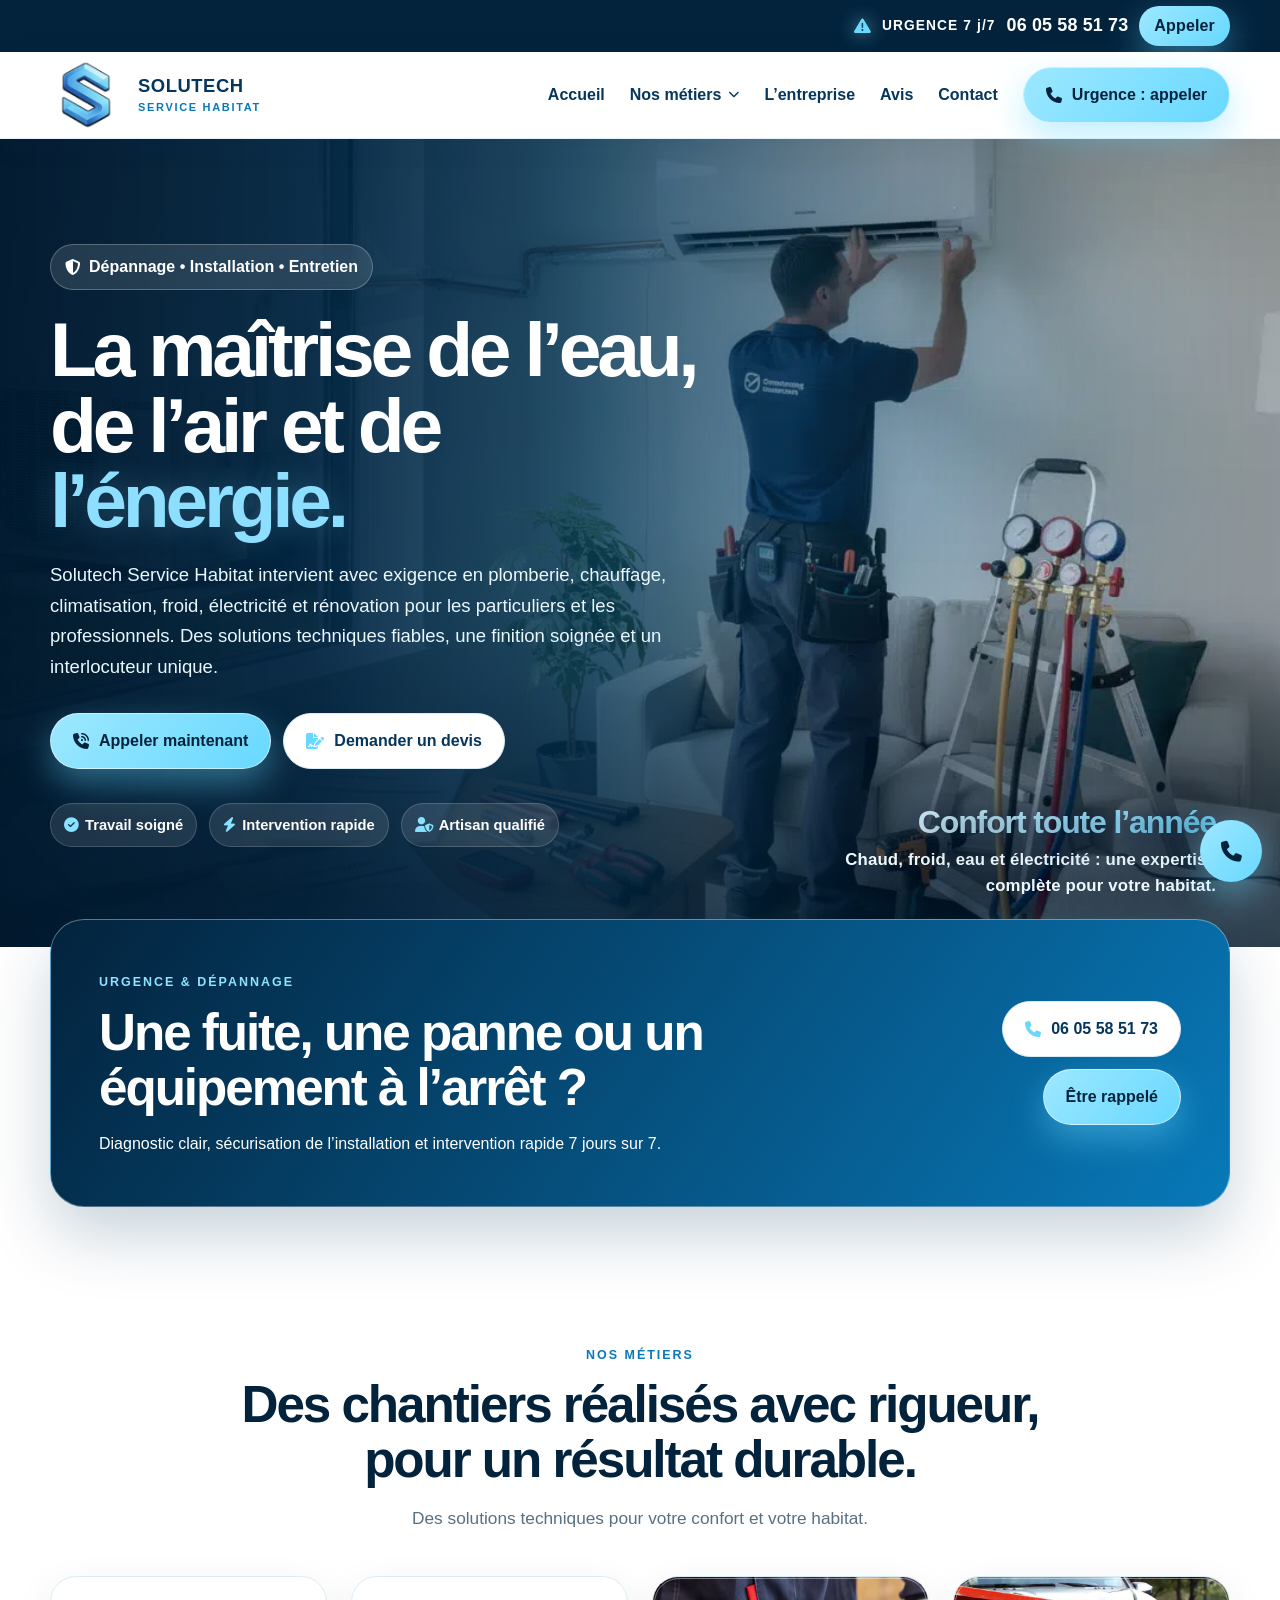
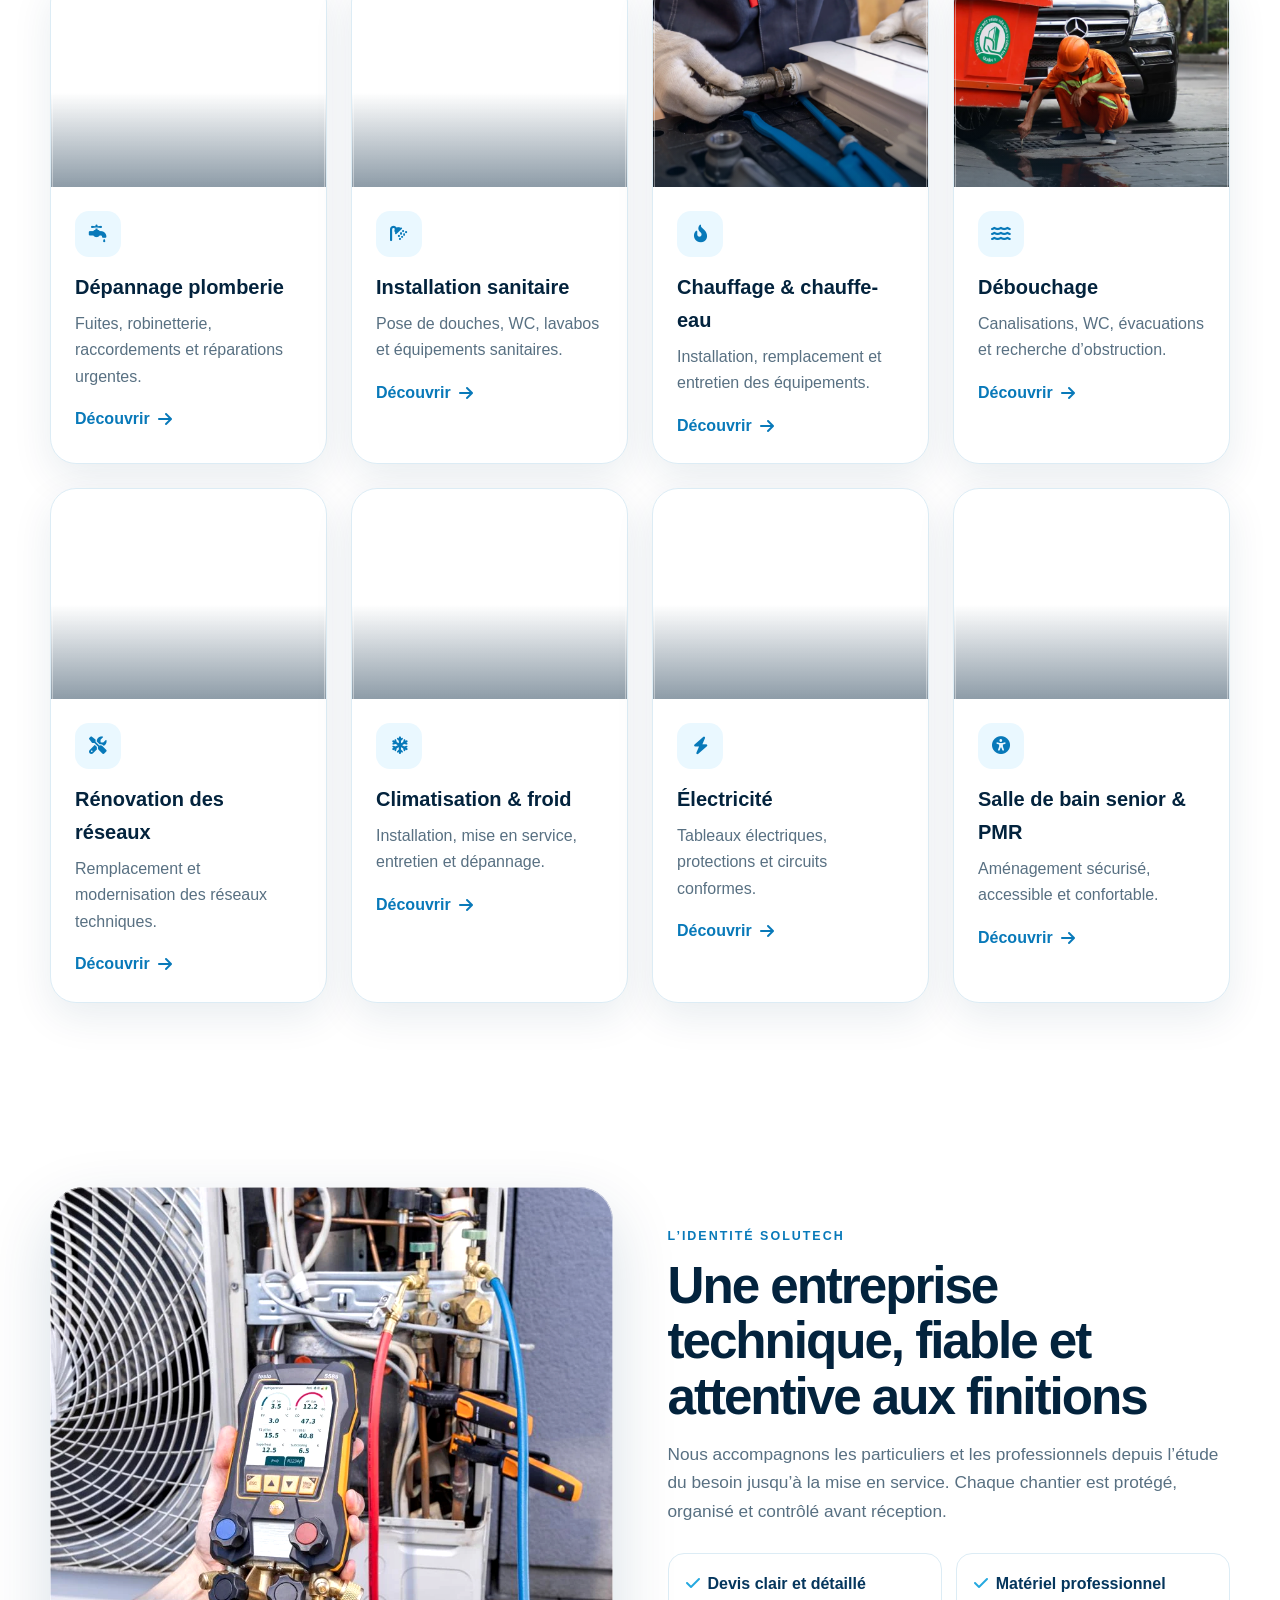
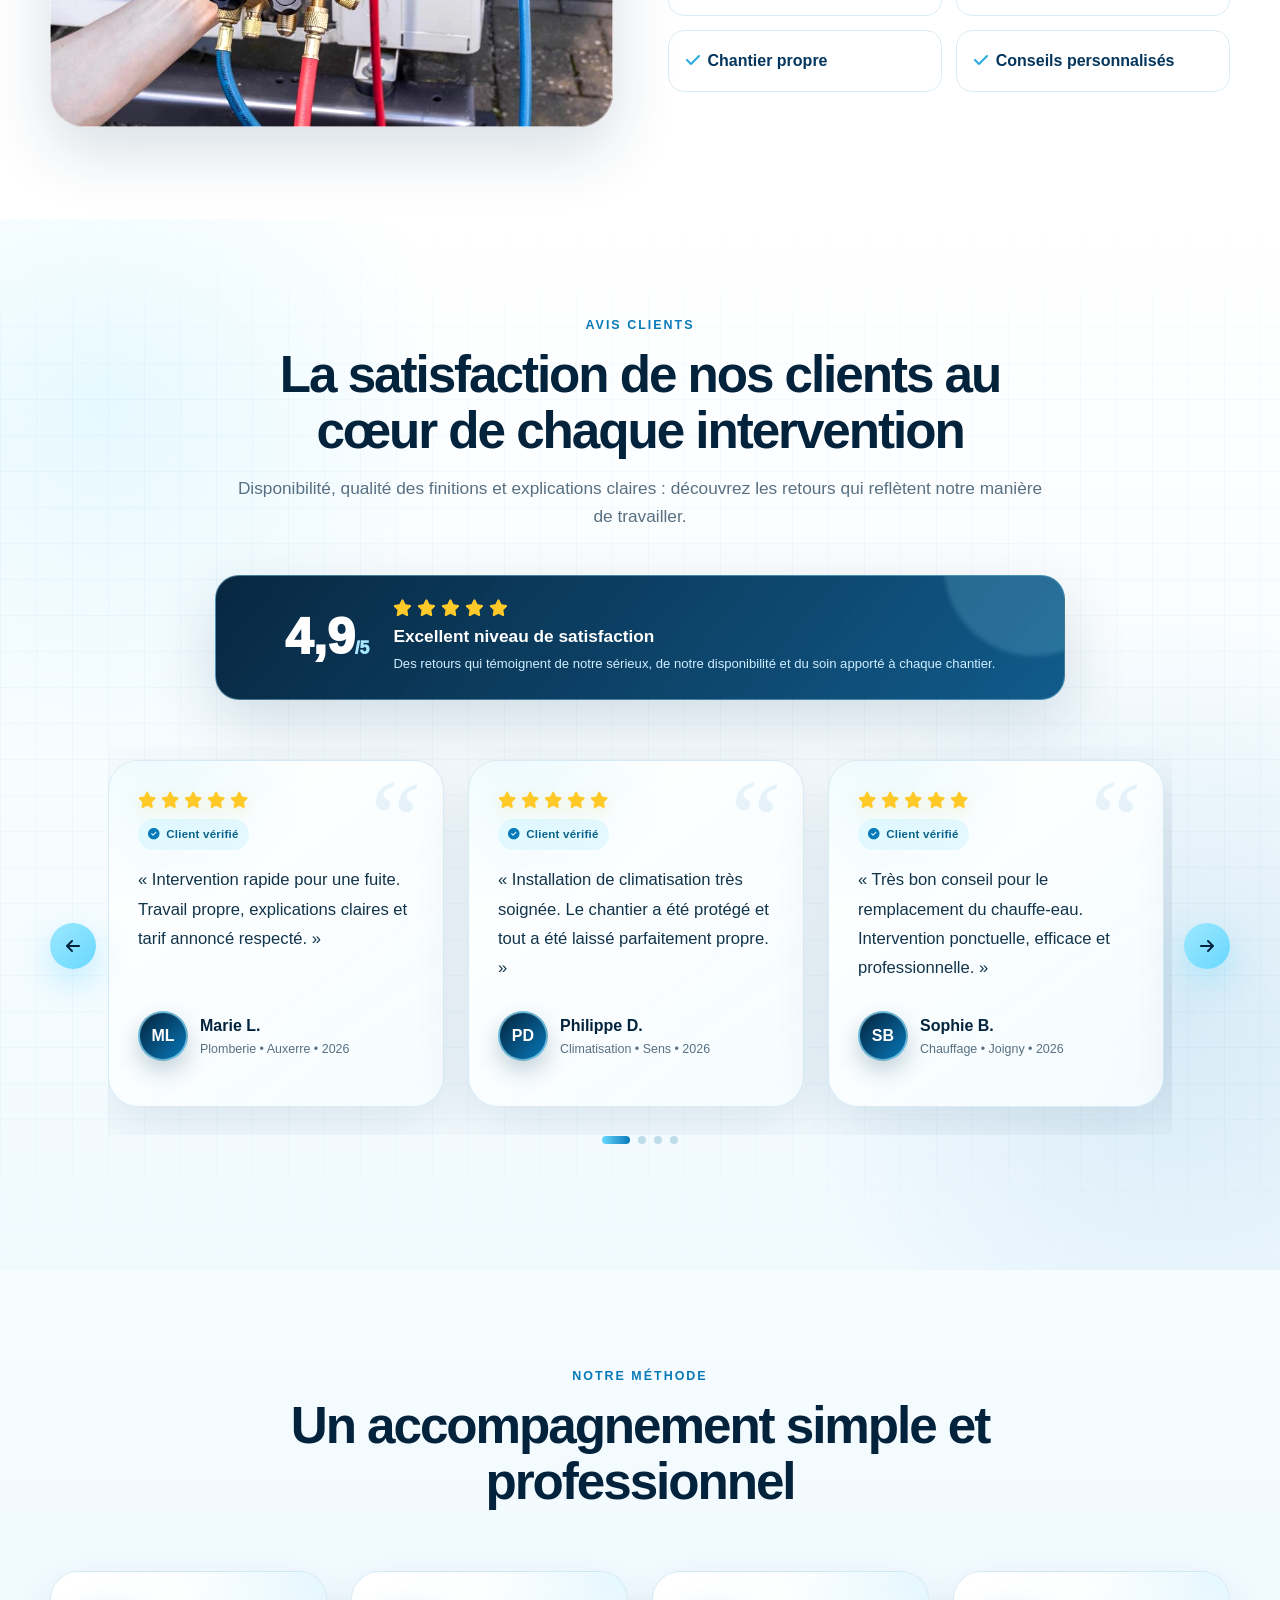
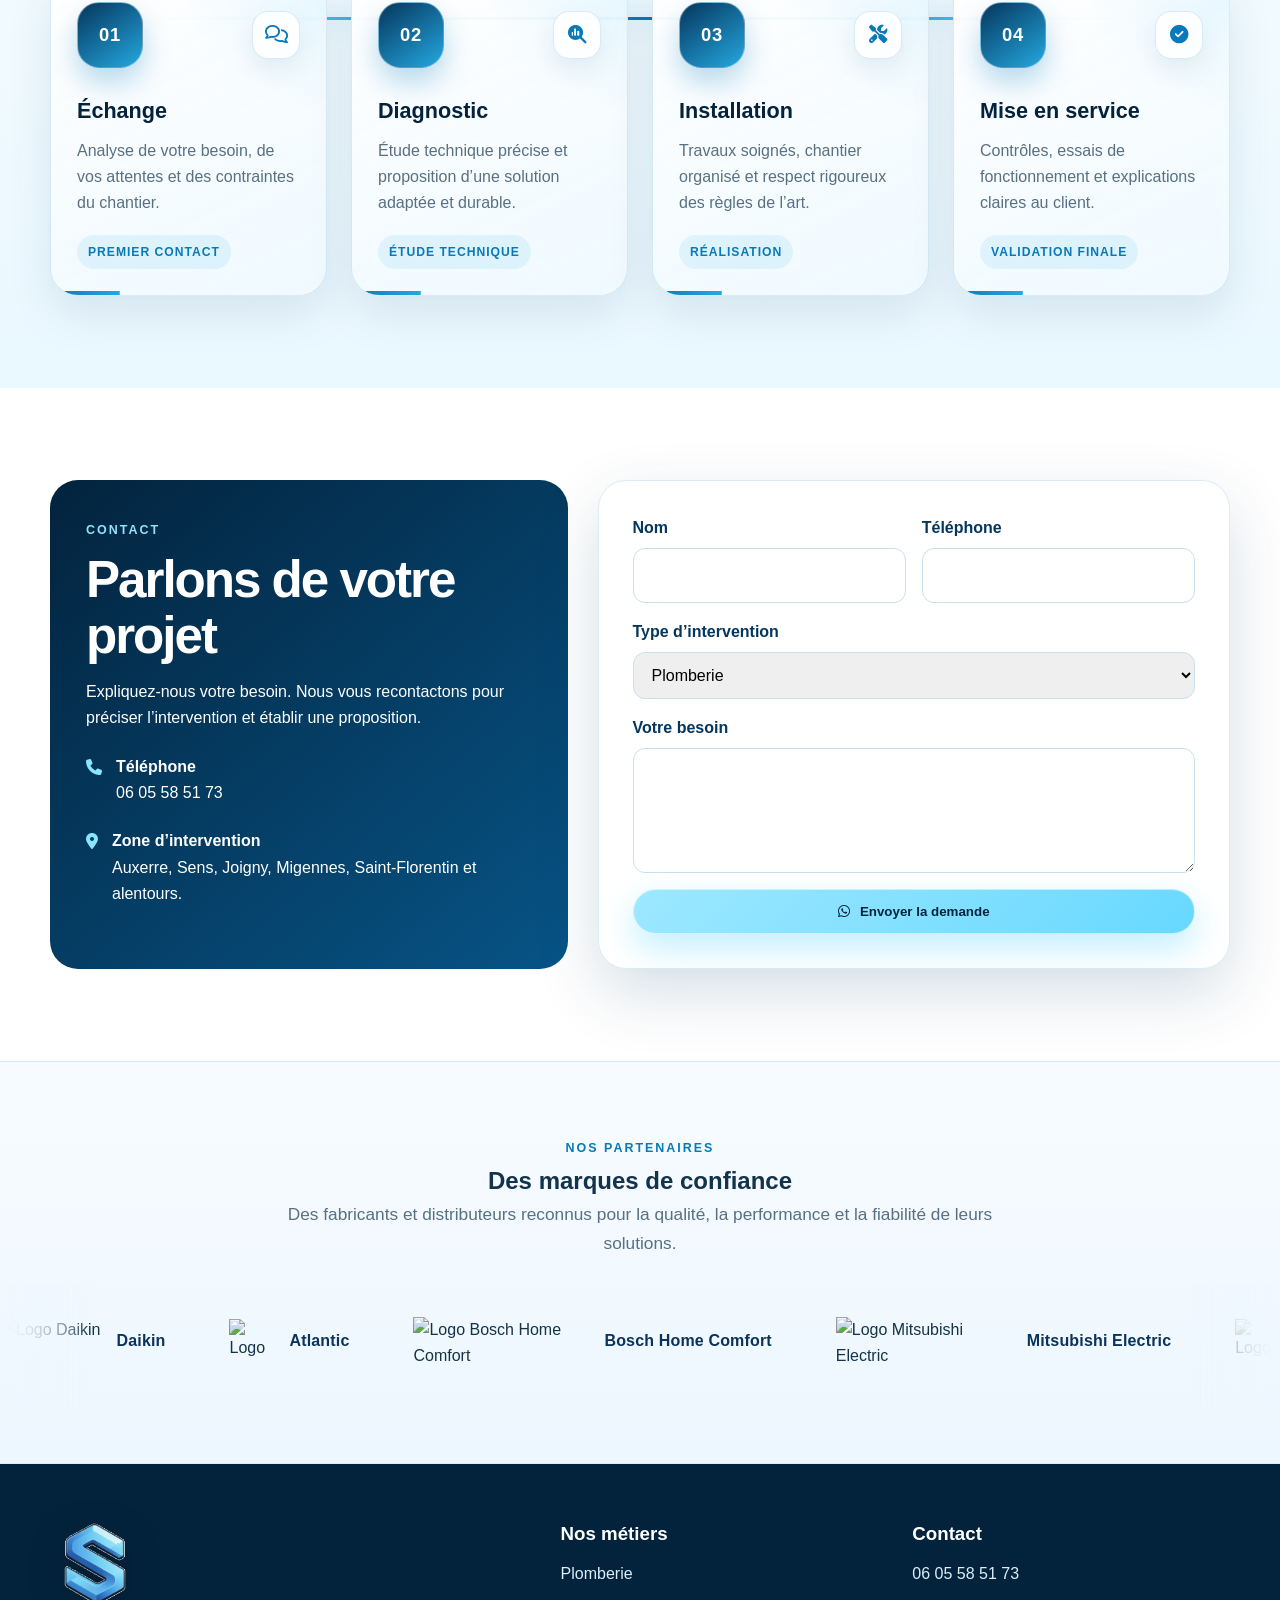
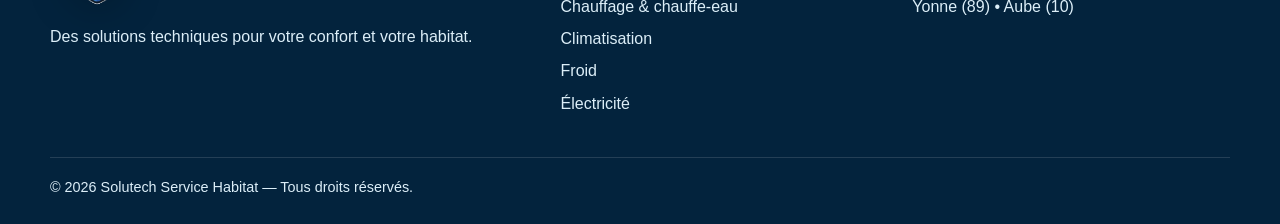
==== commit 2c02e4db: "Add files via upload" ====
--- a/index.html
+++ b/index.html
@@ -1,6 +1,10 @@
 <!DOCTYPE html>
 
-<html lang="fr"><head><meta charset="utf-8"/><meta content="width=device-width,initial-scale=1" name="viewport"/><meta content="Solutech Service Habitat intervient dans l’Yonne et une partie de l’Aube : plomberie, chauffage, climatisation, froid, électricité, dépannage et rénovation." name="description"/><title>Plombier, chauffagiste et climatisation dans l’Yonne | Solutech</title><link href="https://cdnjs.cloudflare.com" rel="preconnect"/><link href="https://cdnjs.cloudflare.com/ajax/libs/font-awesome/6.5.2/css/all.min.css" rel="stylesheet"/><link href="assets/style.css" rel="stylesheet"/><link data-solutech-seo="true" href="https://solutechservicehabitat.fr/" rel="canonical"/><link data-solutech-seo="true" href="https://solutechservicehabitat.fr/assets/logo-solutech.png" rel="icon" type="image/png"/><meta content="index, follow, max-image-preview:large" data-solutech-seo="true" name="robots"/><meta content="fr_FR" data-solutech-seo="true" property="og:locale"/><meta content="website" data-solutech-seo="true" property="og:type"/><meta content="Solutech Service Habitat" data-solutech-seo="true" property="og:site_name"/><meta content="Plombier, chauffagiste et climatisation dans l’Yonne | Solutech" data-solutech-seo="true" property="og:title"/><meta content="Solutech Service Habitat intervient dans l’Yonne et une partie de l’Aube : plomberie, chauffage, climatisation, froid, électricité, dépannage et rénovation." data-solutech-seo="true" property="og:description"/><meta content="https://solutechservicehabitat.fr/" data-solutech-seo="true" property="og:url"/><meta content="https://solutechservicehabitat.fr/assets/photos/hero-solutech-reel.webp" data-solutech-seo="true" property="og:image"/><meta content="Solutech Service Habitat" data-solutech-seo="true" property="og:image:alt"/><meta content="summary_large_image" data-solutech-seo="true" name="twitter:card"/><meta content="Plombier, chauffagiste et climatisation dans l’Yonne | Solutech" data-solutech-seo="true" name="twitter:title"/><meta content="Solutech Service Habitat intervient dans l’Yonne et une partie de l’Aube : plomberie, chauffage, climatisation, froid, électricité, dépannage et rénovation." data-solutech-seo="true" name="twitter:description"/><meta content="https://solutechservicehabitat.fr/assets/photos/hero-solutech-reel.webp" data-solutech-seo="true" name="twitter:image"/><meta content="#14b8c4" data-solutech-seo="true" name="theme-color"/><script data-solutech-seo="true" type="application/ld+json">{"@context":"https://schema.org","@type":["LocalBusiness","HomeAndConstructionBusiness"],"@id":"https://solutechservicehabitat.fr/#entreprise","name":"Solutech Service Habitat","url":"https://solutechservicehabitat.fr","telephone":"+33605585173","image":"https://solutechservicehabitat.fr/assets/logo-solutech.png","logo":"https://solutechservicehabitat.fr/assets/logo-solutech.png","description":"Entreprise de plomberie, chauffage, climatisation, froid, électricité et rénovation intervenant dans l’Yonne et une partie de l’Aube.","areaServed":[{"@type":"City","name":"Auxerre"},{"@type":"City","name":"Sens"},{"@type":"City","name":"Joigny"},{"@type":"City","name":"Migennes"},{"@type":"City","name":"Saint-Florentin"},{"@type":"City","name":"Tonnerre"},{"@type":"City","name":"Avallon"},{"@type":"City","name":"Chablis"},{"@type":"City","name":"Toucy"},{"@type":"City","name":"Villeneuve-sur-Yonne"},{"@type":"AdministrativeArea","name":"Yonne"},{"@type":"AdministrativeArea","name":"Aube"}],"knowsAbout":["Plomberie","Chauffage","Chauffe-eau","Climatisation","Pompe à chaleur air-air","Froid","Électricité","Débouchage","Salle de bain senior et PMR"],"sameAs":[]}</script></head><body><div class="topbar"><div class="container"><a class="topbar-emergency" href="tel:0605585173"><i class="fa-solid fa-triangle-exclamation"></i><strong>URGENCE 7 j/7</strong><span>06 05 58 51 73</span><span class="topbar-call">Appeler</span></a></div></div><header class="site-header"><div class="container nav-wrap"><a class="brand" href="index.html"><img alt="Logo Solutech Service Habitat" decoding="async" src="assets/logo-solutech.png"/><span class="brand-text">SOLUTECH<small>SERVICE HABITAT</small></span></a><button aria-label="Ouvrir le menu" class="menu-toggle"><i class="fa-solid fa-bars"></i></button><nav class="nav"><a href="#accueil">Accueil</a><div class="nav-dropdown"><a class="nav-dropdown-trigger" href="#services">Nos métiers <i class="fa-solid fa-chevron-down"></i></a><div aria-label="Liste de nos métiers" class="nav-dropdown-menu"><a href="services/plomberie.html"><i class="fa-solid fa-faucet-drip"></i>Plomberie</a><a href="services/installation-sanitaire.html"><i class="fa-solid fa-shower"></i>Installation sanitaire</a><a href="services/chauffage-chauffe-eau.html"><i class="fa-solid fa-fire-flame-curved"></i>Chauffage &amp; chauffe-eau</a><a href="services/frigoriste.html"><i class="fa-solid fa-snowflake"></i>Climatisation</a><a href="services/frigoriste.html"><i class="fa-solid fa-temperature-low"></i>Froid</a><a href="services/electricite.html"><i class="fa-solid fa-bolt"></i>Électricité</a><a href="services/debouchage.html"><i class="fa-solid fa-water"></i>Débouchage</a><a href="services/renovation-reseau.html"><i class="fa-solid fa-screwdriver-wrench"></i>Rénovation des réseaux</a><a href="services/salle-de-bain-senior-pmr.html"><i class="fa-solid fa-universal-access"></i>Salle de bain Senior &amp; PMR</a></div></div><a href="#entreprise">L’entreprise</a><a href="#avis">Avis</a><a href="#contact">Contact</a><a class="button button-primary" href="tel:0605585173"><i class="fa-solid fa-phone"></i> Urgence : appeler</a></nav></div></header><main><section class="hero" id="accueil"><div class="hero-bg"></div><div class="container"><div class="hero-content"><span class="eyebrow"><i class="fa-solid fa-shield-halved"></i>Dépannage • Installation • Entretien</span><h1>La maîtrise de l’eau, de l’air et de <span>l’énergie.</span></h1><p class="hero-copy">Solutech Service Habitat intervient avec exigence en plomberie, chauffage, climatisation, froid, électricité et rénovation pour les particuliers et les professionnels. Des solutions techniques fiables, une finition soignée et un interlocuteur unique.</p><div class="hero-actions"><a class="button button-primary" href="tel:0605585173"><i class="fa-solid fa-phone-volume"></i>Appeler maintenant</a><a class="button button-white" href="#contact"><i class="fa-solid fa-file-signature"></i>Demander un devis</a></div><div class="proof-row"><span class="proof"><i class="fa-solid fa-circle-check"></i>Travail soigné</span><span class="proof"><i class="fa-solid fa-bolt"></i>Intervention rapide</span><span class="proof"><i class="fa-solid fa-user-shield"></i>Artisan qualifié</span></div></div></div><div class="hero-glass"><strong>Confort toute l’année</strong><span>Chaud, froid, eau et électricité : une expertise complète pour votre habitat.</span></div></section><section class="section section-ice"><div class="container"><div class="emergency"><div><span class="kicker" style="color:#8fe3ff">Urgence &amp; dépannage</span><h2>Une fuite, une panne ou un équipement à l’arrêt ?</h2><p>Diagnostic clair, sécurisation de l’installation et intervention rapide 7 jours sur 7.</p></div><div class="emergency-actions"><a class="button button-white" href="tel:0605585173"><i class="fa-solid fa-phone"></i>06 05 58 51 73</a><a class="button button-primary" href="#contact">Être rappelé</a></div></div></div></section><section class="section" id="services"><div class="container"><div class="section-head"><span class="kicker">Nos métiers</span><h2>Des chantiers réalisés avec rigueur, pour un résultat durable.</h2><p class="section-intro">Des solutions techniques pour votre confort et votre habitat.</p></div><div class="services-grid"><a class="service-card" href="services/plomberie.html"><div class="service-img"><img alt="Intervention professionnelle : Dépannage plomberie" decoding="async" src="assets/photos/plomberie-technique.webp"/></div><div class="service-body"><div class="service-icon"><i class="fa-solid fa-faucet-drip"></i></div><h3>Dépannage plomberie</h3><p>Fuites, robinetterie, raccordements et réparations urgentes.</p><span class="service-link">Découvrir <i class="fa-solid fa-arrow-right"></i></span></div></a><a class="service-card" href="services/installation-sanitaire.html"><div class="service-img"><img alt="Intervention professionnelle : Installation sanitaire" decoding="async" loading="lazy" src="assets/photos/installation-sanitaire.webp"/></div><div class="service-body"><div class="service-icon"><i class="fa-solid fa-shower"></i></div><h3>Installation sanitaire</h3><p>Pose de douches, WC, lavabos et équipements sanitaires.</p><span class="service-link">Découvrir <i class="fa-solid fa-arrow-right"></i></span></div></a><a class="service-card" href="services/chauffage-chauffe-eau.html"><div class="service-img"><img alt="Intervention professionnelle : Chauffage &amp; chauffe-eau" decoding="async" loading="lazy" src="assets/photos/chauffage-eau.webp"/></div><div class="service-body"><div class="service-icon"><i class="fa-solid fa-fire-flame-curved"></i></div><h3>Chauffage &amp; chauffe-eau</h3><p>Installation, remplacement et entretien des équipements.</p><span class="service-link">Découvrir <i class="fa-solid fa-arrow-right"></i></span></div></a><a class="service-card" href="services/debouchage.html"><div class="service-img"><img alt="Intervention professionnelle : Débouchage" decoding="async" loading="lazy" src="assets/photos/debouchage-technique.webp"/></div><div class="service-body"><div class="service-icon"><i class="fa-solid fa-water"></i></div><h3>Débouchage</h3><p>Canalisations, WC, évacuations et recherche d’obstruction.</p><span class="service-link">Découvrir <i class="fa-solid fa-arrow-right"></i></span></div></a><a class="service-card" href="services/renovation-reseau.html"><div class="service-img"><img alt="Intervention professionnelle : Rénovation des réseaux" decoding="async" loading="lazy" src="assets/photos/renovation-reseau-technique.webp"/></div><div class="service-body"><div class="service-icon"><i class="fa-solid fa-screwdriver-wrench"></i></div><h3>Rénovation des réseaux</h3><p>Remplacement et modernisation des réseaux techniques.</p><span class="service-link">Découvrir <i class="fa-solid fa-arrow-right"></i></span></div></a><a class="service-card" href="services/frigoriste.html"><div class="service-img"><img alt="Intervention professionnelle : Climatisation &amp; froid" decoding="async" loading="lazy" src="assets/photos/climatisation-technique.webp"/></div><div class="service-body"><div class="service-icon"><i class="fa-solid fa-snowflake"></i></div><h3>Climatisation &amp; froid</h3><p>Installation, mise en service, entretien et dépannage.</p><span class="service-link">Découvrir <i class="fa-solid fa-arrow-right"></i></span></div></a><a class="service-card" href="services/electricite.html"><div class="service-img"><img alt="Intervention professionnelle : Électricité" decoding="async" loading="lazy" src="assets/photos/electricite-moderne.webp"/></div><div class="service-body"><div class="service-icon"><i class="fa-solid fa-bolt"></i></div><h3>Électricité</h3><p>Tableaux électriques, protections et circuits conformes.</p><span class="service-link">Découvrir <i class="fa-solid fa-arrow-right"></i></span></div></a><a class="service-card" href="services/salle-de-bain-senior-pmr.html"><div class="service-img"><img alt="Intervention professionnelle : Salle de bain senior &amp; PMR" decoding="async" loading="lazy" src="assets/photos/salle-bain-pmr-pro.webp"/></div><div class="service-body"><div class="service-icon"><i class="fa-solid fa-universal-access"></i></div><h3>Salle de bain senior &amp; PMR</h3><p>Aménagement sécurisé, accessible et confortable.</p><span class="service-link">Découvrir <i class="fa-solid fa-arrow-right"></i></span></div></a></div></div></section><section class="section" id="entreprise"><div class="container showcase"><div class="showcase-photo"><img alt="Installation technique professionnelle de chauffage et de climatisation" decoding="async" loading="lazy" src="assets/photos/hero-manometres-modern.webp"/></div><div><span class="kicker">L’identité Solutech</span><h2>Une entreprise technique, fiable et attentive aux finitions</h2><p class="section-intro">Nous accompagnons les particuliers et les professionnels depuis l’étude du besoin jusqu’à la mise en service. Chaque chantier est protégé, organisé et contrôlé avant réception.</p><div class="features"><div class="feature"><i class="fa-solid fa-check"></i>Devis clair et détaillé</div><div class="feature"><i class="fa-solid fa-check"></i>Matériel professionnel</div><div class="feature"><i class="fa-solid fa-check"></i>Chantier propre</div><div class="feature"><i class="fa-solid fa-check"></i>Conseils personnalisés</div></div></div></div></section><section class="section reviews-section" id="avis"><div class="container"><div class="section-head"><span class="kicker">Avis clients</span><h2>La satisfaction de nos clients au cœur de chaque intervention</h2><p class="section-intro">Disponibilité, qualité des finitions et explications claires : découvrez les retours qui reflètent notre manière de travailler.</p></div><div class="reviews-summary"><div class="rating-score">4,9<span>/5</span></div><div><div aria-label="5 étoiles" class="stars"><i class="fa-solid fa-star"></i><i class="fa-solid fa-star"></i><i class="fa-solid fa-star"></i><i class="fa-solid fa-star"></i><i class="fa-solid fa-star"></i></div><strong>Excellent niveau de satisfaction</strong><p>Des retours qui témoignent de notre sérieux, de notre disponibilité et du soin apporté à chaque chantier.</p></div></div><div aria-label="Avis clients" class="reviews-carousel"><div class="reviews-grid"><article class="review-card"><div class="stars"><i class="fa-solid fa-star"></i><i class="fa-solid fa-star"></i><i class="fa-solid fa-star"></i><i class="fa-solid fa-star"></i><i class="fa-solid fa-star"></i></div><span class="verified-badge"><i class="fa-solid fa-circle-check"></i> Client vérifié</span><p>« Intervention rapide pour une fuite. Travail propre, explications claires et tarif annoncé respecté. »</p><div class="review-author"><span>ML</span><div><strong>Marie L.</strong><small>Plomberie • Auxerre • 2026</small></div></div></article><article class="review-card"><div class="stars"><i class="fa-solid fa-star"></i><i class="fa-solid fa-star"></i><i class="fa-solid fa-star"></i><i class="fa-solid fa-star"></i><i class="fa-solid fa-star"></i></div><span class="verified-badge"><i class="fa-solid fa-circle-check"></i> Client vérifié</span><p>« Installation de climatisation très soignée. Le chantier a été protégé et tout a été laissé parfaitement propre. »</p><div class="review-author"><span>PD</span><div><strong>Philippe D.</strong><small>Climatisation • Sens • 2026</small></div></div></article><article class="review-card"><div class="stars"><i class="fa-solid fa-star"></i><i class="fa-solid fa-star"></i><i class="fa-solid fa-star"></i><i class="fa-solid fa-star"></i><i class="fa-solid fa-star"></i></div><span class="verified-badge"><i class="fa-solid fa-circle-check"></i> Client vérifié</span><p>« Très bon conseil pour le remplacement du chauffe-eau. Intervention ponctuelle, efficace et professionnelle. »</p><div class="review-author"><span>SB</span><div><strong>Sophie B.</strong><small>Chauffage • Joigny • 2026</small></div></div></article><article class="review-card"><div class="stars"><i class="fa-solid fa-star"></i><i class="fa-solid fa-star"></i><i class="fa-solid fa-star"></i><i class="fa-solid fa-star"></i><i class="fa-solid fa-star"></i></div><span class="verified-badge"><i class="fa-solid fa-circle-check"></i> Client vérifié</span><p>« Tableau électrique remis en sécurité avec beaucoup de sérieux. Chaque modification nous a été expliquée. »</p><div class="review-author"><span>JR</span><div><strong>Julien R.</strong><small>Électricité • Migennes • 2026</small></div></div></article><article class="review-card"><div class="stars"><i class="fa-solid fa-star"></i><i class="fa-solid fa-star"></i><i class="fa-solid fa-star"></i><i class="fa-solid fa-star"></i><i class="fa-solid fa-star"></i></div><span class="verified-badge"><i class="fa-solid fa-circle-check"></i> Client vérifié</span><p>« Transformation de la douche pour ma mère : accès plus simple, finitions très propres et résultat rassurant. »</p><div class="review-author"><span>NC</span><div><strong>Nathalie C.</strong><small>Salle de bain PMR • Saint-Florentin • 2026</small></div></div></article><article class="review-card"><div class="stars"><i class="fa-solid fa-star"></i><i class="fa-solid fa-star"></i><i class="fa-solid fa-star"></i><i class="fa-solid fa-star"></i><i class="fa-solid fa-star"></i></div><span class="verified-badge"><i class="fa-solid fa-circle-check"></i> Client vérifié</span><p>« Canalisation débouchée rapidement. Diagnostic précis, intervention efficace et très bon contact. »</p><div class="review-author"><span>AM</span><div><strong>Ahmed M.</strong><small>Débouchage • Yonne • 2026</small></div></div></article></div><div class="reviews-controls"><button aria-label="Avis précédent" class="review-nav review-prev" type="button"><i class="fa-solid fa-arrow-left"></i></button><button aria-label="Avis suivant" class="review-nav review-next" type="button"><i class="fa-solid fa-arrow-right"></i></button></div><div aria-hidden="true" class="reviews-dots"></div></div></div></section><section class="section section-ice"><div class="container"><div class="section-head"><span class="kicker">Notre méthode</span><h2>Un accompagnement simple et professionnel</h2></div><div class="steps modern-steps">
+<html lang="fr"><head><meta charset="utf-8"/><meta content="width=device-width,initial-scale=1" name="viewport"/><meta content="Solutech Service Habitat intervient dans l’Yonne et une partie de l’Aube : plomberie, chauffage, climatisation, froid, électricité, dépannage et rénovation." name="description"/><title>Plombier, chauffagiste et climatisation dans l’Yonne | Solutech</title><link href="https://cdnjs.cloudflare.com" rel="preconnect"/><link href="https://cdnjs.cloudflare.com/ajax/libs/font-awesome/6.5.2/css/all.min.css" rel="stylesheet"/><link href="assets/style.css" rel="stylesheet"/><link data-solutech-seo="true" href="https://solutechservicehabitat.fr/" rel="canonical"/><link rel="icon" href="/favicon.ico" sizes="any">
+<link rel="icon" type="image/png" sizes="32x32" href="/favicon-32x32.png">
+<link rel="icon" type="image/png" sizes="16x16" href="/favicon-16x16.png">
+<link rel="apple-touch-icon" href="/apple-touch-icon.png">
+<link rel="manifest" href="/site.webmanifest"><meta content="index, follow, max-image-preview:large" data-solutech-seo="true" name="robots"/><meta content="fr_FR" data-solutech-seo="true" property="og:locale"/><meta content="website" data-solutech-seo="true" property="og:type"/><meta content="Solutech Service Habitat" data-solutech-seo="true" property="og:site_name"/><meta content="Plombier, chauffagiste et climatisation dans l’Yonne | Solutech" data-solutech-seo="true" property="og:title"/><meta content="Solutech Service Habitat intervient dans l’Yonne et une partie de l’Aube : plomberie, chauffage, climatisation, froid, électricité, dépannage et rénovation." data-solutech-seo="true" property="og:description"/><meta content="https://solutechservicehabitat.fr/" data-solutech-seo="true" property="og:url"/><meta content="https://solutechservicehabitat.fr/assets/photos/hero-solutech-reel.webp" data-solutech-seo="true" property="og:image"/><meta content="Solutech Service Habitat" data-solutech-seo="true" property="og:image:alt"/><meta content="summary_large_image" data-solutech-seo="true" name="twitter:card"/><meta content="Plombier, chauffagiste et climatisation dans l’Yonne | Solutech" data-solutech-seo="true" name="twitter:title"/><meta content="Solutech Service Habitat intervient dans l’Yonne et une partie de l’Aube : plomberie, chauffage, climatisation, froid, électricité, dépannage et rénovation." data-solutech-seo="true" name="twitter:description"/><meta content="https://solutechservicehabitat.fr/assets/photos/hero-solutech-reel.webp" data-solutech-seo="true" name="twitter:image"/><meta content="#14b8c4" data-solutech-seo="true" name="theme-color"/><script data-solutech-seo="true" type="application/ld+json">{"@context":"https://schema.org","@type":["LocalBusiness","HomeAndConstructionBusiness"],"@id":"https://solutechservicehabitat.fr/#entreprise","name":"Solutech Service Habitat","url":"https://solutechservicehabitat.fr","telephone":"+33605585173","image":"https://solutechservicehabitat.fr/assets/logo-solutech.png","logo":"https://solutechservicehabitat.fr/assets/logo-solutech.png","description":"Entreprise de plomberie, chauffage, climatisation, froid, électricité et rénovation intervenant dans l’Yonne et une partie de l’Aube.","areaServed":[{"@type":"City","name":"Auxerre"},{"@type":"City","name":"Sens"},{"@type":"City","name":"Joigny"},{"@type":"City","name":"Migennes"},{"@type":"City","name":"Saint-Florentin"},{"@type":"City","name":"Tonnerre"},{"@type":"City","name":"Avallon"},{"@type":"City","name":"Chablis"},{"@type":"City","name":"Toucy"},{"@type":"City","name":"Villeneuve-sur-Yonne"},{"@type":"AdministrativeArea","name":"Yonne"},{"@type":"AdministrativeArea","name":"Aube"}],"knowsAbout":["Plomberie","Chauffage","Chauffe-eau","Climatisation","Pompe à chaleur air-air","Froid","Électricité","Débouchage","Salle de bain senior et PMR"],"sameAs":[]}</script></head><body><div class="topbar"><div class="container"><a class="topbar-emergency" href="tel:0605585173"><i class="fa-solid fa-triangle-exclamation"></i><strong>URGENCE 7 j/7</strong><span>06 05 58 51 73</span><span class="topbar-call">Appeler</span></a></div></div><header class="site-header"><div class="container nav-wrap"><a class="brand" href="index.html"><img alt="Logo Solutech Service Habitat" decoding="async" src="assets/logo-solutech.png"/><span class="brand-text">SOLUTECH<small>SERVICE HABITAT</small></span></a><button aria-label="Ouvrir le menu" class="menu-toggle"><i class="fa-solid fa-bars"></i></button><nav class="nav"><a href="#accueil">Accueil</a><div class="nav-dropdown"><a class="nav-dropdown-trigger" href="#services">Nos métiers <i class="fa-solid fa-chevron-down"></i></a><div aria-label="Liste de nos métiers" class="nav-dropdown-menu"><a href="services/plomberie.html"><i class="fa-solid fa-faucet-drip"></i>Plomberie</a><a href="services/installation-sanitaire.html"><i class="fa-solid fa-shower"></i>Installation sanitaire</a><a href="services/chauffage-chauffe-eau.html"><i class="fa-solid fa-fire-flame-curved"></i>Chauffage &amp; chauffe-eau</a><a href="services/frigoriste.html"><i class="fa-solid fa-snowflake"></i>Climatisation</a><a href="services/frigoriste.html"><i class="fa-solid fa-temperature-low"></i>Froid</a><a href="services/electricite.html"><i class="fa-solid fa-bolt"></i>Électricité</a><a href="services/debouchage.html"><i class="fa-solid fa-water"></i>Débouchage</a><a href="services/renovation-reseau.html"><i class="fa-solid fa-screwdriver-wrench"></i>Rénovation des réseaux</a><a href="services/salle-de-bain-senior-pmr.html"><i class="fa-solid fa-universal-access"></i>Salle de bain Senior &amp; PMR</a></div></div><a href="#entreprise">L’entreprise</a><a href="#avis">Avis</a><a href="#contact">Contact</a><a class="button button-primary" href="tel:0605585173"><i class="fa-solid fa-phone"></i> Urgence : appeler</a></nav></div></header><main><section class="hero" id="accueil"><div class="hero-bg"></div><div class="container"><div class="hero-content"><span class="eyebrow"><i class="fa-solid fa-shield-halved"></i>Dépannage • Installation • Entretien</span><h1>La maîtrise de l’eau, de l’air et de <span>l’énergie.</span></h1><p class="hero-copy">Solutech Service Habitat intervient avec exigence en plomberie, chauffage, climatisation, froid, électricité et rénovation pour les particuliers et les professionnels. Des solutions techniques fiables, une finition soignée et un interlocuteur unique.</p><div class="hero-actions"><a class="button button-primary" href="tel:0605585173"><i class="fa-solid fa-phone-volume"></i>Appeler maintenant</a><a class="button button-white" href="#contact"><i class="fa-solid fa-file-signature"></i>Demander un devis</a></div><div class="proof-row"><span class="proof"><i class="fa-solid fa-circle-check"></i>Travail soigné</span><span class="proof"><i class="fa-solid fa-bolt"></i>Intervention rapide</span><span class="proof"><i class="fa-solid fa-user-shield"></i>Artisan qualifié</span></div></div></div><div class="hero-glass"><strong>Confort toute l’année</strong><span>Chaud, froid, eau et électricité : une expertise complète pour votre habitat.</span></div></section><section class="section section-ice"><div class="container"><div class="emergency"><div><span class="kicker" style="color:#8fe3ff">Urgence &amp; dépannage</span><h2>Une fuite, une panne ou un équipement à l’arrêt ?</h2><p>Diagnostic clair, sécurisation de l’installation et intervention rapide 7 jours sur 7.</p></div><div class="emergency-actions"><a class="button button-white" href="tel:0605585173"><i class="fa-solid fa-phone"></i>06 05 58 51 73</a><a class="button button-primary" href="#contact">Être rappelé</a></div></div></div></section><section class="section" id="services"><div class="container"><div class="section-head"><span class="kicker">Nos métiers</span><h2>Des chantiers réalisés avec rigueur, pour un résultat durable.</h2><p class="section-intro">Des solutions techniques pour votre confort et votre habitat.</p></div><div class="services-grid"><a class="service-card" href="services/plomberie.html"><div class="service-img"><img alt="Intervention professionnelle : Dépannage plomberie" decoding="async" src="assets/photos/plomberie-technique.webp"/></div><div class="service-body"><div class="service-icon"><i class="fa-solid fa-faucet-drip"></i></div><h3>Dépannage plomberie</h3><p>Fuites, robinetterie, raccordements et réparations urgentes.</p><span class="service-link">Découvrir <i class="fa-solid fa-arrow-right"></i></span></div></a><a class="service-card" href="services/installation-sanitaire.html"><div class="service-img"><img alt="Intervention professionnelle : Installation sanitaire" decoding="async" loading="lazy" src="assets/photos/installation-sanitaire.webp"/></div><div class="service-body"><div class="service-icon"><i class="fa-solid fa-shower"></i></div><h3>Installation sanitaire</h3><p>Pose de douches, WC, lavabos et équipements sanitaires.</p><span class="service-link">Découvrir <i class="fa-solid fa-arrow-right"></i></span></div></a><a class="service-card" href="services/chauffage-chauffe-eau.html"><div class="service-img"><img alt="Intervention professionnelle : Chauffage &amp; chauffe-eau" decoding="async" loading="lazy" src="assets/photos/chauffage-eau.webp"/></div><div class="service-body"><div class="service-icon"><i class="fa-solid fa-fire-flame-curved"></i></div><h3>Chauffage &amp; chauffe-eau</h3><p>Installation, remplacement et entretien des équipements.</p><span class="service-link">Découvrir <i class="fa-solid fa-arrow-right"></i></span></div></a><a class="service-card" href="services/debouchage.html"><div class="service-img"><img alt="Intervention professionnelle : Débouchage" decoding="async" loading="lazy" src="assets/photos/debouchage-technique.webp"/></div><div class="service-body"><div class="service-icon"><i class="fa-solid fa-water"></i></div><h3>Débouchage</h3><p>Canalisations, WC, évacuations et recherche d’obstruction.</p><span class="service-link">Découvrir <i class="fa-solid fa-arrow-right"></i></span></div></a><a class="service-card" href="services/renovation-reseau.html"><div class="service-img"><img alt="Intervention professionnelle : Rénovation des réseaux" decoding="async" loading="lazy" src="assets/photos/renovation-reseau-technique.webp"/></div><div class="service-body"><div class="service-icon"><i class="fa-solid fa-screwdriver-wrench"></i></div><h3>Rénovation des réseaux</h3><p>Remplacement et modernisation des réseaux techniques.</p><span class="service-link">Découvrir <i class="fa-solid fa-arrow-right"></i></span></div></a><a class="service-card" href="services/frigoriste.html"><div class="service-img"><img alt="Intervention professionnelle : Climatisation &amp; froid" decoding="async" loading="lazy" src="assets/photos/climatisation-technique.webp"/></div><div class="service-body"><div class="service-icon"><i class="fa-solid fa-snowflake"></i></div><h3>Climatisation &amp; froid</h3><p>Installation, mise en service, entretien et dépannage.</p><span class="service-link">Découvrir <i class="fa-solid fa-arrow-right"></i></span></div></a><a class="service-card" href="services/electricite.html"><div class="service-img"><img alt="Intervention professionnelle : Électricité" decoding="async" loading="lazy" src="assets/photos/electricite-moderne.webp"/></div><div class="service-body"><div class="service-icon"><i class="fa-solid fa-bolt"></i></div><h3>Électricité</h3><p>Tableaux électriques, protections et circuits conformes.</p><span class="service-link">Découvrir <i class="fa-solid fa-arrow-right"></i></span></div></a><a class="service-card" href="services/salle-de-bain-senior-pmr.html"><div class="service-img"><img alt="Intervention professionnelle : Salle de bain senior &amp; PMR" decoding="async" loading="lazy" src="assets/photos/salle-bain-pmr-pro.webp"/></div><div class="service-body"><div class="service-icon"><i class="fa-solid fa-universal-access"></i></div><h3>Salle de bain senior &amp; PMR</h3><p>Aménagement sécurisé, accessible et confortable.</p><span class="service-link">Découvrir <i class="fa-solid fa-arrow-right"></i></span></div></a></div></div></section><section class="section" id="entreprise"><div class="container showcase"><div class="showcase-photo"><img alt="Installation technique professionnelle de chauffage et de climatisation" decoding="async" loading="lazy" src="assets/photos/hero-manometres-modern.webp"/></div><div><span class="kicker">L’identité Solutech</span><h2>Une entreprise technique, fiable et attentive aux finitions</h2><p class="section-intro">Nous accompagnons les particuliers et les professionnels depuis l’étude du besoin jusqu’à la mise en service. Chaque chantier est protégé, organisé et contrôlé avant réception.</p><div class="features"><div class="feature"><i class="fa-solid fa-check"></i>Devis clair et détaillé</div><div class="feature"><i class="fa-solid fa-check"></i>Matériel professionnel</div><div class="feature"><i class="fa-solid fa-check"></i>Chantier propre</div><div class="feature"><i class="fa-solid fa-check"></i>Conseils personnalisés</div></div></div></div></section><section class="section reviews-section" id="avis"><div class="container"><div class="section-head"><span class="kicker">Avis clients</span><h2>La satisfaction de nos clients au cœur de chaque intervention</h2><p class="section-intro">Disponibilité, qualité des finitions et explications claires : découvrez les retours qui reflètent notre manière de travailler.</p></div><div class="reviews-summary"><div class="rating-score">4,9<span>/5</span></div><div><div aria-label="5 étoiles" class="stars"><i class="fa-solid fa-star"></i><i class="fa-solid fa-star"></i><i class="fa-solid fa-star"></i><i class="fa-solid fa-star"></i><i class="fa-solid fa-star"></i></div><strong>Excellent niveau de satisfaction</strong><p>Des retours qui témoignent de notre sérieux, de notre disponibilité et du soin apporté à chaque chantier.</p></div></div><div aria-label="Avis clients" class="reviews-carousel"><div class="reviews-grid"><article class="review-card"><div class="stars"><i class="fa-solid fa-star"></i><i class="fa-solid fa-star"></i><i class="fa-solid fa-star"></i><i class="fa-solid fa-star"></i><i class="fa-solid fa-star"></i></div><span class="verified-badge"><i class="fa-solid fa-circle-check"></i> Client vérifié</span><p>« Intervention rapide pour une fuite. Travail propre, explications claires et tarif annoncé respecté. »</p><div class="review-author"><span>ML</span><div><strong>Marie L.</strong><small>Plomberie • Auxerre • 2026</small></div></div></article><article class="review-card"><div class="stars"><i class="fa-solid fa-star"></i><i class="fa-solid fa-star"></i><i class="fa-solid fa-star"></i><i class="fa-solid fa-star"></i><i class="fa-solid fa-star"></i></div><span class="verified-badge"><i class="fa-solid fa-circle-check"></i> Client vérifié</span><p>« Installation de climatisation très soignée. Le chantier a été protégé et tout a été laissé parfaitement propre. »</p><div class="review-author"><span>PD</span><div><strong>Philippe D.</strong><small>Climatisation • Sens • 2026</small></div></div></article><article class="review-card"><div class="stars"><i class="fa-solid fa-star"></i><i class="fa-solid fa-star"></i><i class="fa-solid fa-star"></i><i class="fa-solid fa-star"></i><i class="fa-solid fa-star"></i></div><span class="verified-badge"><i class="fa-solid fa-circle-check"></i> Client vérifié</span><p>« Très bon conseil pour le remplacement du chauffe-eau. Intervention ponctuelle, efficace et professionnelle. »</p><div class="review-author"><span>SB</span><div><strong>Sophie B.</strong><small>Chauffage • Joigny • 2026</small></div></div></article><article class="review-card"><div class="stars"><i class="fa-solid fa-star"></i><i class="fa-solid fa-star"></i><i class="fa-solid fa-star"></i><i class="fa-solid fa-star"></i><i class="fa-solid fa-star"></i></div><span class="verified-badge"><i class="fa-solid fa-circle-check"></i> Client vérifié</span><p>« Tableau électrique remis en sécurité avec beaucoup de sérieux. Chaque modification nous a été expliquée. »</p><div class="review-author"><span>JR</span><div><strong>Julien R.</strong><small>Électricité • Migennes • 2026</small></div></div></article><article class="review-card"><div class="stars"><i class="fa-solid fa-star"></i><i class="fa-solid fa-star"></i><i class="fa-solid fa-star"></i><i class="fa-solid fa-star"></i><i class="fa-solid fa-star"></i></div><span class="verified-badge"><i class="fa-solid fa-circle-check"></i> Client vérifié</span><p>« Transformation de la douche pour ma mère : accès plus simple, finitions très propres et résultat rassurant. »</p><div class="review-author"><span>NC</span><div><strong>Nathalie C.</strong><small>Salle de bain PMR • Saint-Florentin • 2026</small></div></div></article><article class="review-card"><div class="stars"><i class="fa-solid fa-star"></i><i class="fa-solid fa-star"></i><i class="fa-solid fa-star"></i><i class="fa-solid fa-star"></i><i class="fa-solid fa-star"></i></div><span class="verified-badge"><i class="fa-solid fa-circle-check"></i> Client vérifié</span><p>« Canalisation débouchée rapidement. Diagnostic précis, intervention efficace et très bon contact. »</p><div class="review-author"><span>AM</span><div><strong>Ahmed M.</strong><small>Débouchage • Yonne • 2026</small></div></div></article></div><div class="reviews-controls"><button aria-label="Avis précédent" class="review-nav review-prev" type="button"><i class="fa-solid fa-arrow-left"></i></button><button aria-label="Avis suivant" class="review-nav review-next" type="button"><i class="fa-solid fa-arrow-right"></i></button></div><div aria-hidden="true" class="reviews-dots"></div></div></div></section><section class="section section-ice"><div class="container"><div class="section-head"><span class="kicker">Notre méthode</span><h2>Un accompagnement simple et professionnel</h2></div><div class="steps modern-steps">
 <div class="step"><div class="step-top"><div class="step-num">01</div><div class="step-icon"><i class="fa-regular fa-comments"></i></div></div><h3>Échange</h3><p>Analyse de votre besoin, de vos attentes et des contraintes du chantier.</p><span class="step-label">Premier contact</span></div>
 <div class="step"><div class="step-top"><div class="step-num">02</div><div class="step-icon"><i class="fa-solid fa-magnifying-glass-chart"></i></div></div><h3>Diagnostic</h3><p>Étude technique précise et proposition d’une solution adaptée et durable.</p><span class="step-label">Étude technique</span></div>
 <div class="step"><div class="step-top"><div class="step-num">03</div><div class="step-icon"><i class="fa-solid fa-screwdriver-wrench"></i></div></div><h3>Installation</h3><p>Travaux soignés, chantier organisé et respect rigoureux des règles de l’art.</p><span class="step-label">Réalisation</span></div>
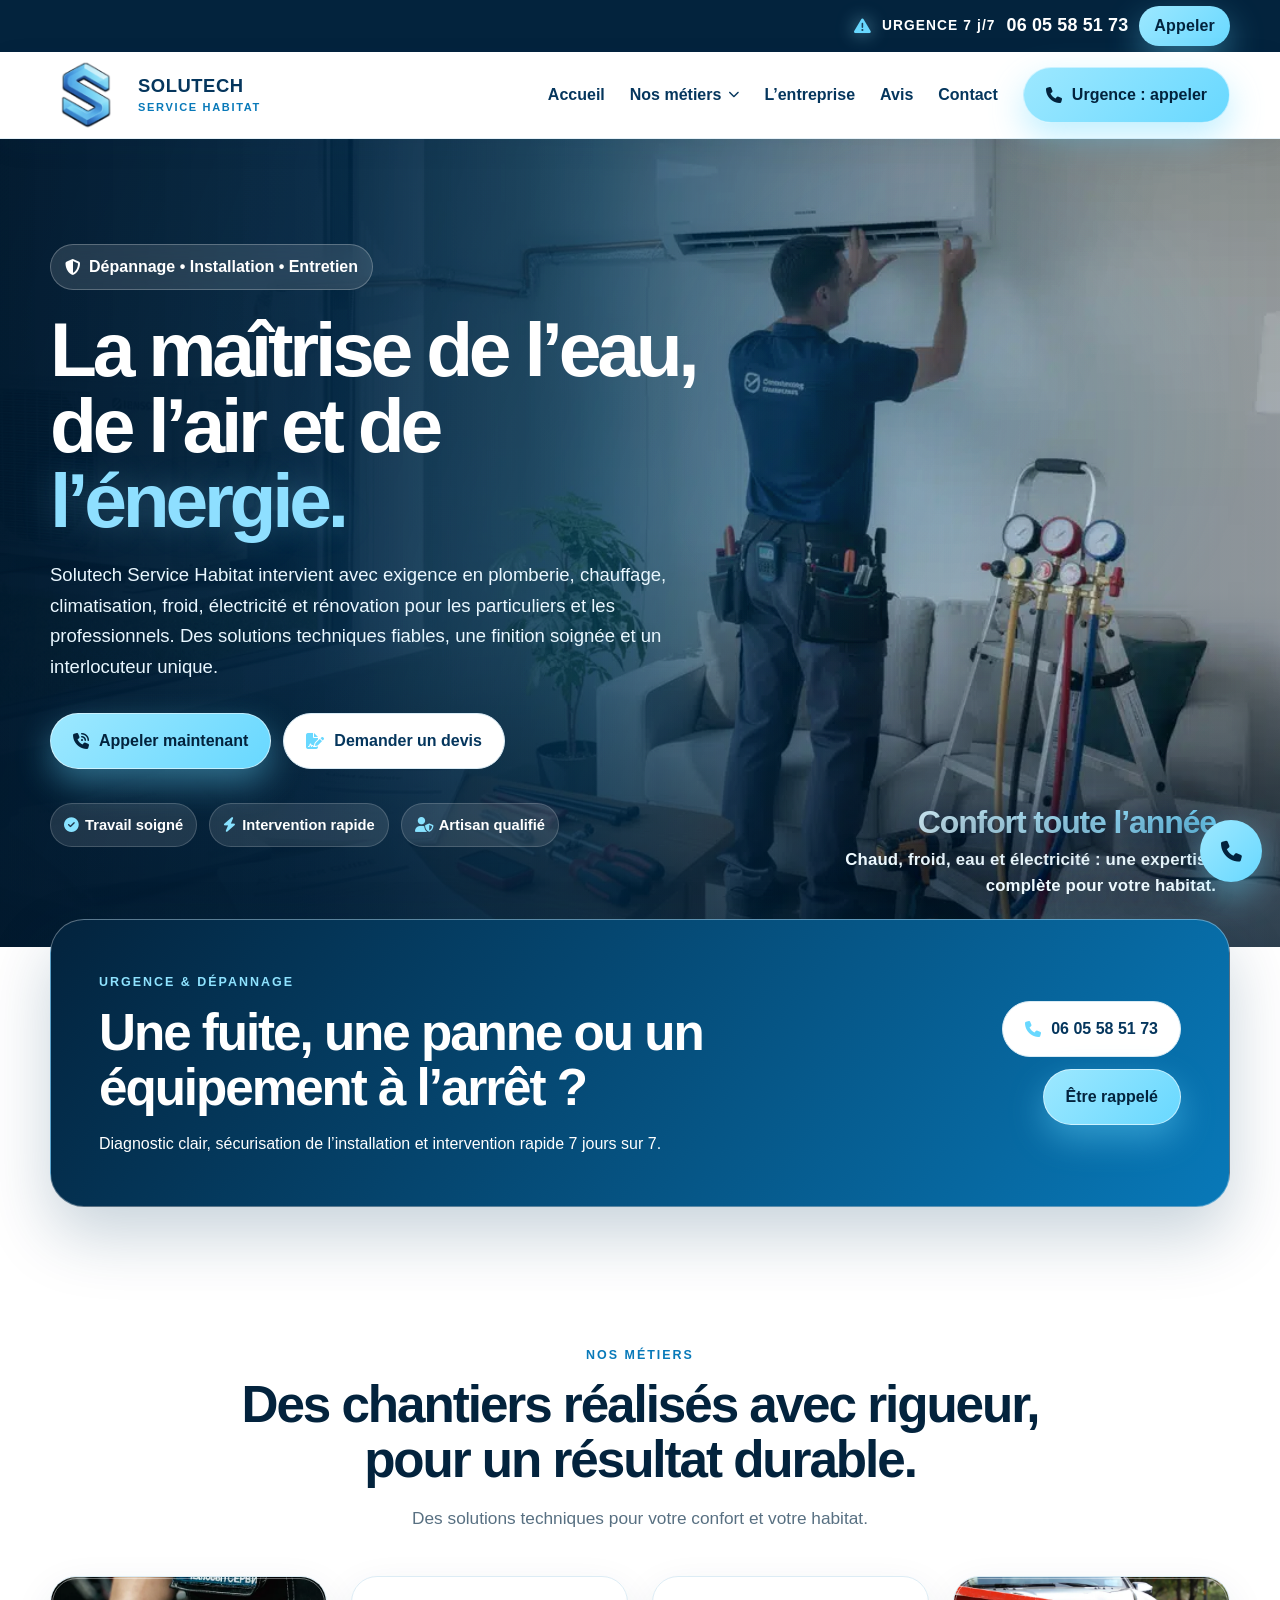
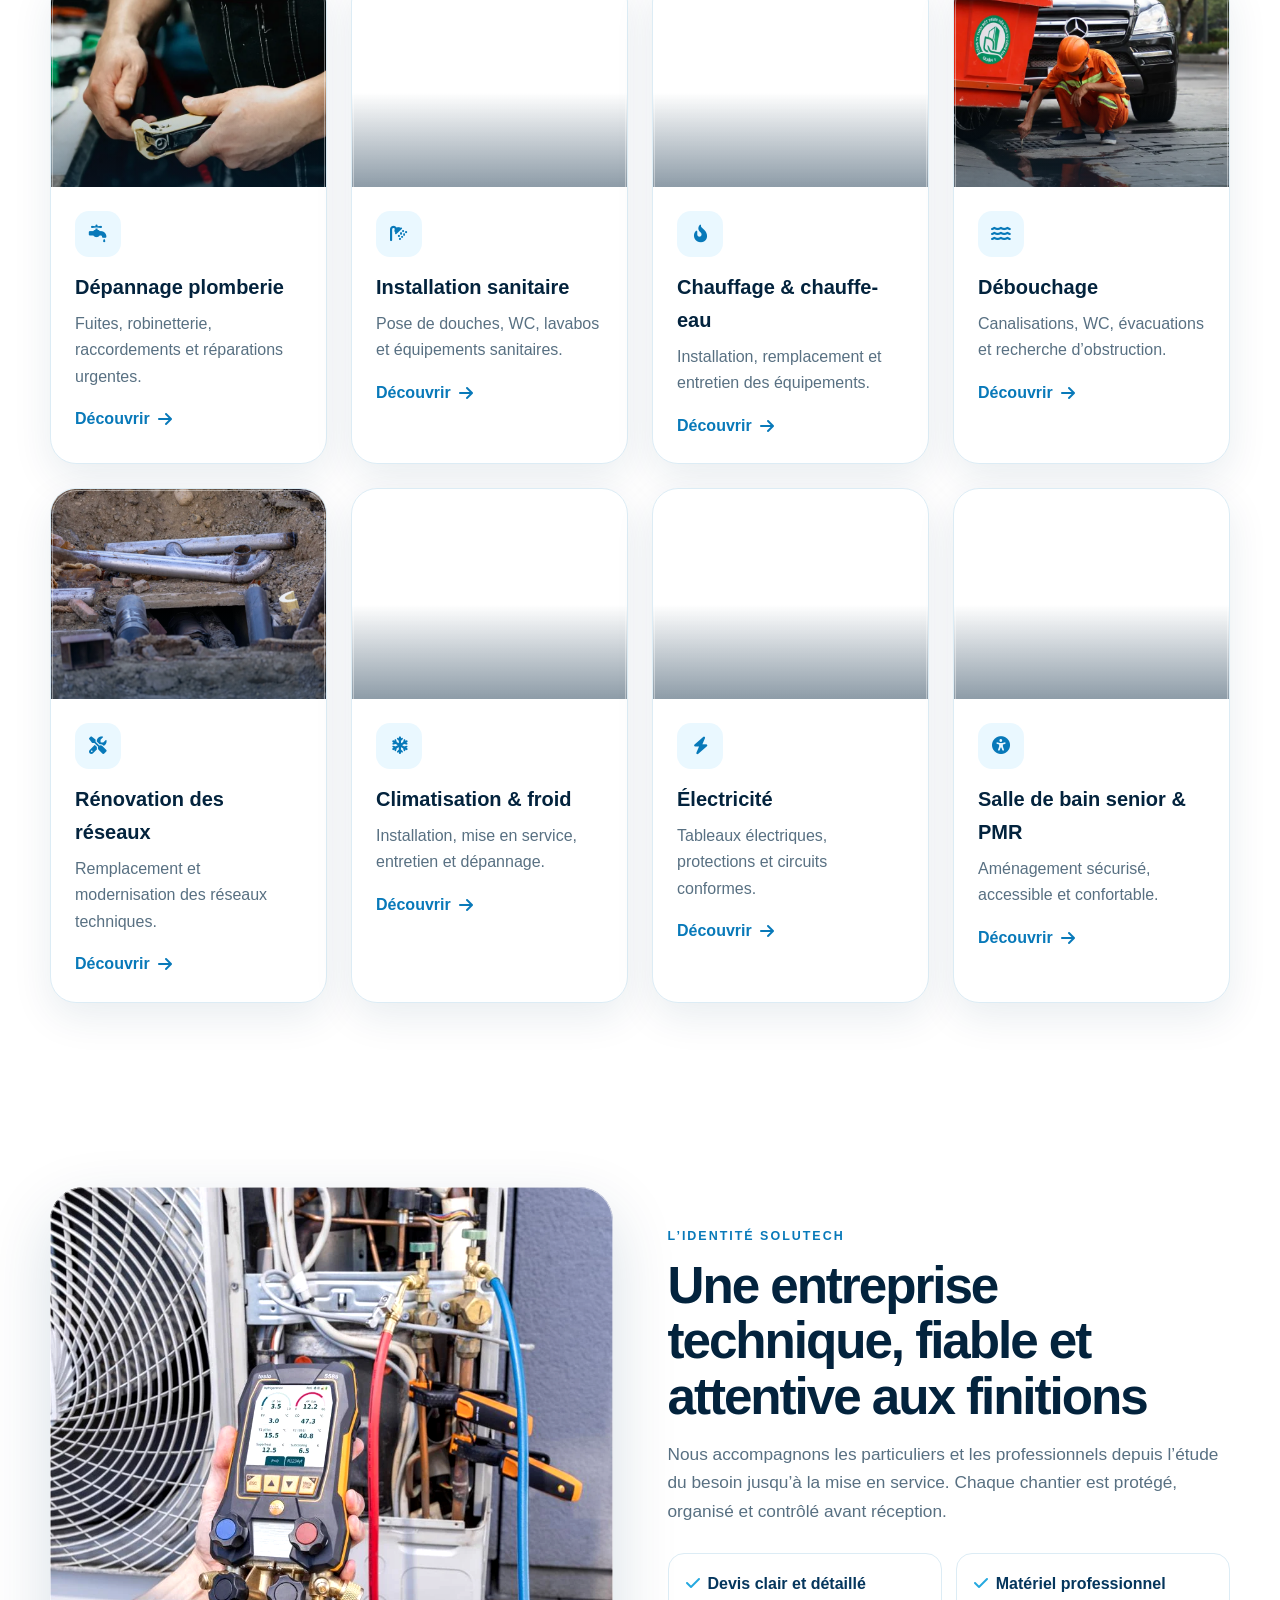
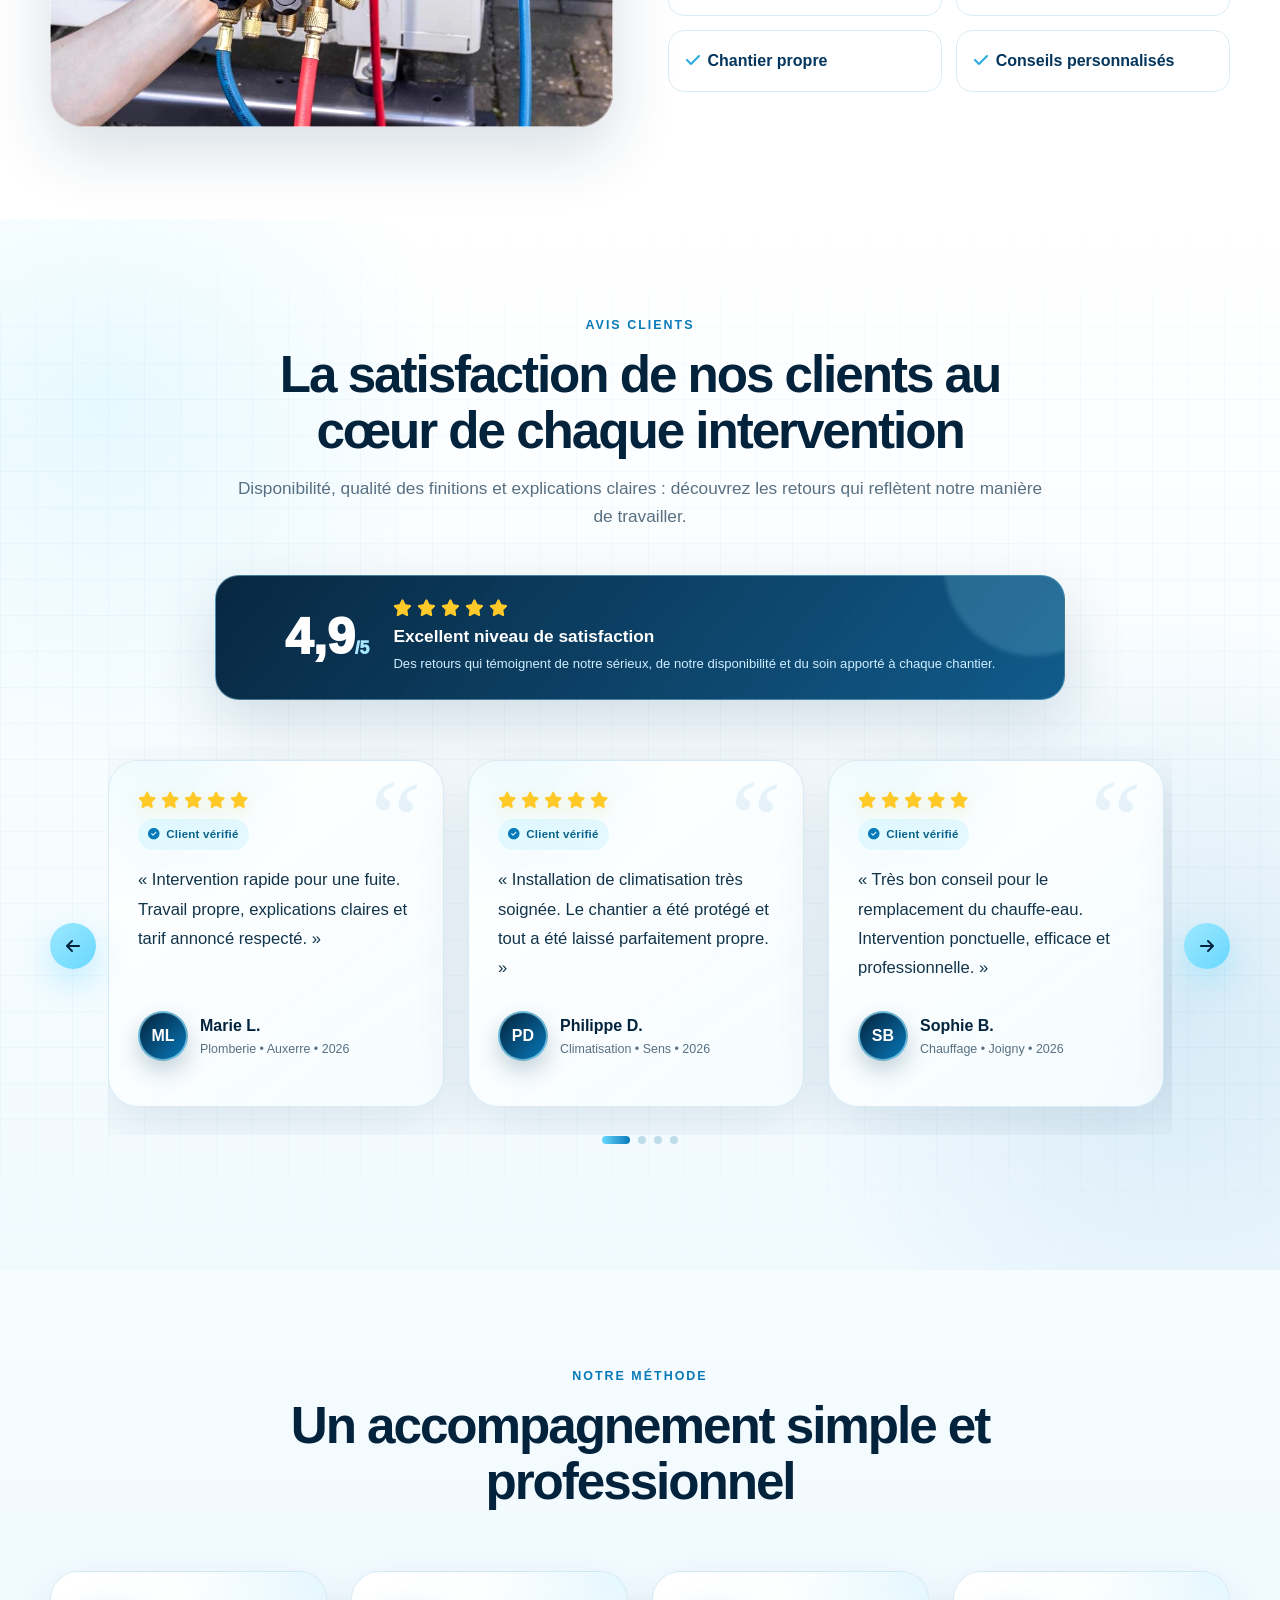
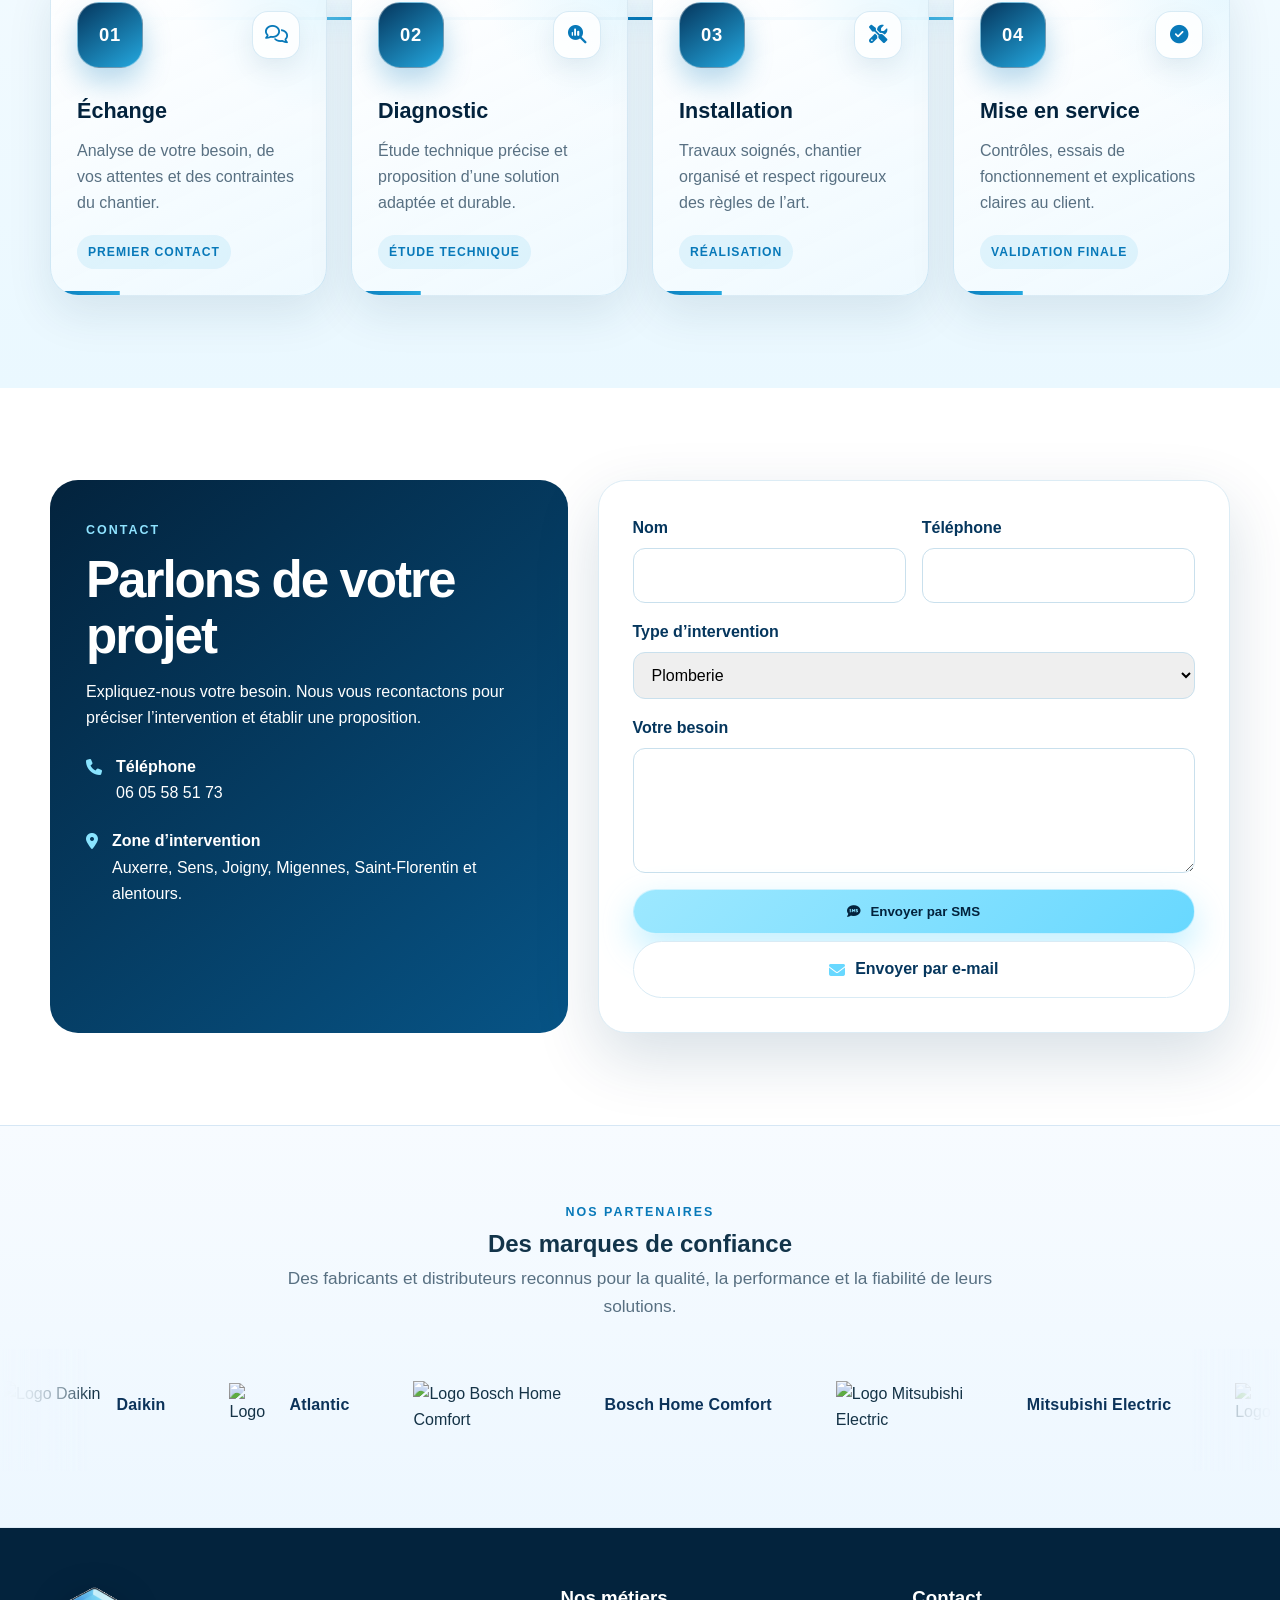
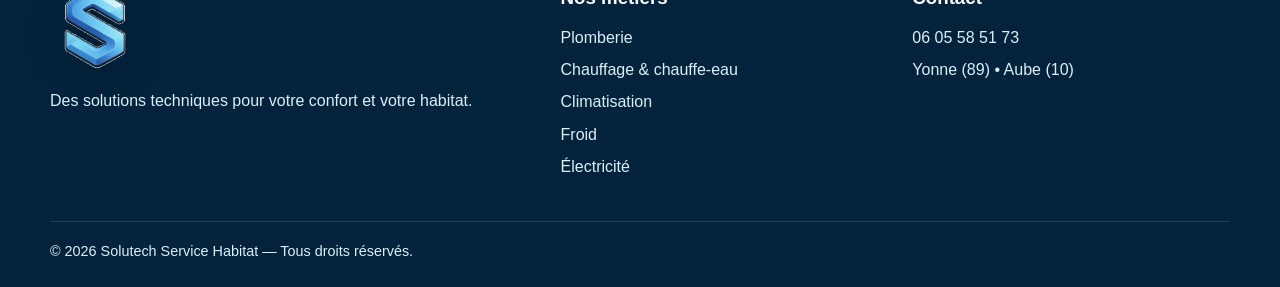
==== commit c3ffc1dd: "Add files via upload" ====
--- a/index.html
+++ b/index.html
@@ -9,4 +9,7 @@
 <div class="step"><div class="step-top"><div class="step-num">02</div><div class="step-icon"><i class="fa-solid fa-magnifying-glass-chart"></i></div></div><h3>Diagnostic</h3><p>Étude technique précise et proposition d’une solution adaptée et durable.</p><span class="step-label">Étude technique</span></div>
 <div class="step"><div class="step-top"><div class="step-num">03</div><div class="step-icon"><i class="fa-solid fa-screwdriver-wrench"></i></div></div><h3>Installation</h3><p>Travaux soignés, chantier organisé et respect rigoureux des règles de l’art.</p><span class="step-label">Réalisation</span></div>
 <div class="step"><div class="step-top"><div class="step-num">04</div><div class="step-icon"><i class="fa-solid fa-circle-check"></i></div></div><h3>Mise en service</h3><p>Contrôles, essais de fonctionnement et explications claires au client.</p><span class="step-label">Validation finale</span></div>
-</div></div></section><section class="section" id="contact"><div class="container contact-grid"><div class="contact-panel"><span class="kicker" style="color:#8fe3ff">Contact</span><h2>Parlons de votre projet</h2><p>Expliquez-nous votre besoin. Nous vous recontactons pour préciser l’intervention et établir une proposition.</p><div class="contact-line"><i class="fa-solid fa-phone"></i><div><strong>Téléphone</strong><br/><a href="tel:0605585173">06 05 58 51 73</a></div></div><div class="contact-line"><i class="fa-solid fa-location-dot"></i><div><strong>Zone d’intervention</strong><br/>Auxerre, Sens, Joigny, Migennes, Saint-Florentin et alentours.</div></div></div><div class="contact-form"><div class="form-grid"><div class="field"><label for="nom">Nom</label><input id="nom" type="text"/></div><div class="field"><label for="tel">Téléphone</label><input id="tel" type="tel"/></div><div class="field full"><label for="service">Type d’intervention</label><select id="service"><option>Plomberie</option><option>Chauffage</option><option>Climatisation</option><option>Électricité</option><option>Rénovation</option></select></div><div class="field full"><label for="message">Votre besoin</label><textarea id="message"></textarea></div><div class="field full"><button class="button button-primary" id="whatsapp" type="button"><i class="fa-brands fa-whatsapp"></i>Envoyer la demande</button></div></div></div></div></section></main><section aria-labelledby="partners-title" class="partners-section"><div class="container"><div class="section-head partners-head"><span class="kicker">Nos partenaires</span><h2 id="partners-title">Des marques de confiance</h2><p class="section-intro">Des fabricants et distributeurs reconnus pour la qualité, la performance et la fiabilité de leurs solutions.</p></div></div><div aria-label="Partenaires Solutech Service Habitat" class="partners-marquee"><div class="partners-track"><div class="partner-logo-item"><img alt="Logo Daikin" decoding="async" loading="lazy" src="https://commons.wikimedia.org/wiki/Special:FilePath/DAIKIN_logo.svg"/><span class="partner-logo-name">Daikin</span></div><div class="partner-logo-item"><img alt="Logo Atlantic" decoding="async" loading="lazy" src="https://www.google.com/s2/favicons?domain=atlantic.fr&amp;sz=256"/><span class="partner-logo-name">Atlantic</span></div><div class="partner-logo-item"><img alt="Logo Bosch Home Comfort" decoding="async" loading="lazy" src="https://commons.wikimedia.org/wiki/Special:FilePath/Bosch-logo.svg"/><span class="partner-logo-name">Bosch Home Comfort</span></div><div class="partner-logo-item"><img alt="Logo Mitsubishi Electric" decoding="async" loading="lazy" src="https://commons.wikimedia.org/wiki/Special:FilePath/Mitsubishi_Electric_logo.svg"/><span class="partner-logo-name">Mitsubishi Electric</span></div><div class="partner-logo-item"><img alt="Logo Saunier Duval" decoding="async" loading="lazy" src="https://www.google.com/s2/favicons?domain=saunierduval.fr&amp;sz=256"/><span class="partner-logo-name">Saunier Duval</span></div><div class="partner-logo-item"><img alt="Logo elm.leblanc" decoding="async" loading="lazy" src="https://www.google.com/s2/favicons?domain=elmleblanc.fr&amp;sz=256"/><span class="partner-logo-name">elm.leblanc</span></div><div class="partner-logo-item"><img alt="Logo Altech" decoding="async" loading="lazy" src="https://www.google.com/s2/favicons?domain=altech-climatisation.fr&amp;sz=256"/><span class="partner-logo-name">Altech</span></div><div class="partner-logo-item"><img alt="Logo CEDEO" decoding="async" loading="lazy" src="https://www.google.com/s2/favicons?domain=cedeo.fr&amp;sz=256"/><span class="partner-logo-name">CEDEO</span></div><div class="partner-logo-item"><img alt="Logo Espace Aubade" decoding="async" loading="lazy" src="https://www.google.com/s2/favicons?domain=espace-aubade.fr&amp;sz=256"/><span class="partner-logo-name">Espace Aubade</span></div><div class="partner-logo-item"><img alt="Logo Würth" decoding="async" loading="lazy" src="https://commons.wikimedia.org/wiki/Special:FilePath/W%C3%BCrth_logo.svg"/><span class="partner-logo-name">Würth</span></div><div class="partner-logo-item"><img alt="Logo INN Céram" decoding="async" loading="lazy" src="https://www.google.com/s2/favicons?domain=innceram.fr&amp;sz=256"/><span class="partner-logo-name">INN Céram</span></div><div class="partner-logo-item"><img alt="Logo Daikin" decoding="async" loading="lazy" src="https://commons.wikimedia.org/wiki/Special:FilePath/DAIKIN_logo.svg"/><span class="partner-logo-name">Daikin</span></div><div class="partner-logo-item"><img alt="Logo Atlantic" decoding="async" loading="lazy" src="https://www.google.com/s2/favicons?domain=atlantic.fr&amp;sz=256"/><span class="partner-logo-name">Atlantic</span></div><div class="partner-logo-item"><img alt="Logo Bosch Home Comfort" decoding="async" loading="lazy" src="https://commons.wikimedia.org/wiki/Special:FilePath/Bosch-logo.svg"/><span class="partner-logo-name">Bosch Home Comfort</span></div><div class="partner-logo-item"><img alt="Logo Mitsubishi Electric" decoding="async" loading="lazy" src="https://commons.wikimedia.org/wiki/Special:FilePath/Mitsubishi_Electric_logo.svg"/><span class="partner-logo-name">Mitsubishi Electric</span></div><div class="partner-logo-item"><img alt="Logo Saunier Duval" decoding="async" loading="lazy" src="https://www.google.com/s2/favicons?domain=saunierduval.fr&amp;sz=256"/><span class="partner-logo-name">Saunier Duval</span></div><div class="partner-logo-item"><img alt="Logo elm.leblanc" decoding="async" loading="lazy" src="https://www.google.com/s2/favicons?domain=elmleblanc.fr&amp;sz=256"/><span class="partner-logo-name">elm.leblanc</span></div><div class="partner-logo-item"><img alt="Logo Altech" decoding="async" loading="lazy" src="https://www.google.com/s2/favicons?domain=altech-climatisation.fr&amp;sz=256"/><span class="partner-logo-name">Altech</span></div><div class="partner-logo-item"><img alt="Logo CEDEO" decoding="async" loading="lazy" src="https://www.google.com/s2/favicons?domain=cedeo.fr&amp;sz=256"/><span class="partner-logo-name">CEDEO</span></div><div class="partner-logo-item"><img alt="Logo Espace Aubade" decoding="async" loading="lazy" src="https://www.google.com/s2/favicons?domain=espace-aubade.fr&amp;sz=256"/><span class="partner-logo-name">Espace Aubade</span></div><div class="partner-logo-item"><img alt="Logo Würth" decoding="async" loading="lazy" src="https://commons.wikimedia.org/wiki/Special:FilePath/W%C3%BCrth_logo.svg"/><span class="partner-logo-name">Würth</span></div><div class="partner-logo-item"><img alt="Logo INN Céram" decoding="async" loading="lazy" src="https://www.google.com/s2/favicons?domain=innceram.fr&amp;sz=256"/><span class="partner-logo-name">INN Céram</span></div></div></div></section><footer class="footer"><div class="container"><div class="footer-grid"><div><img alt="Logo Solutech Service Habitat" class="footer-logo" decoding="async" src="assets/logo-solutech.png"/><p>Des solutions techniques pour votre confort et votre habitat.</p></div><div><h3>Nos métiers</h3><a href="services/plomberie.html">Plomberie</a><a href="services/chauffage-chauffe-eau.html">Chauffage &amp; chauffe-eau</a><a href="services/frigoriste.html">Climatisation</a><a href="services/frigoriste.html">Froid</a><a href="services/electricite.html">Électricité</a></div><div><h3>Contact</h3><a href="tel:0605585173">06 05 58 51 73</a><p>Yonne (89) • Aube (10)</p></div></div><div class="footer-bottom">© 2026 Solutech Service Habitat — Tous droits réservés.</div></div></footer><a aria-label="Appeler Solutech" class="floating-phone" href="tel:0605585173"><i class="fa-solid fa-phone"></i></a><script src="assets/script.js"></script></body></html>+</div></div></section><section class="section" id="contact"><div class="container contact-grid"><div class="contact-panel"><span class="kicker" style="color:#8fe3ff">Contact</span><h2>Parlons de votre projet</h2><p>Expliquez-nous votre besoin. Nous vous recontactons pour préciser l’intervention et établir une proposition.</p><div class="contact-line"><i class="fa-solid fa-phone"></i><div><strong>Téléphone</strong><br/><a href="tel:0605585173">06 05 58 51 73</a></div></div><div class="contact-line"><i class="fa-solid fa-location-dot"></i><div><strong>Zone d’intervention</strong><br/>Auxerre, Sens, Joigny, Migennes, Saint-Florentin et alentours.</div></div></div><div class="contact-form"><div class="form-grid"><div class="field"><label for="nom">Nom</label><input id="nom" type="text"/></div><div class="field"><label for="tel">Téléphone</label><input id="tel" type="tel"/></div><div class="field full"><label for="service">Type d’intervention</label><select id="service"><option>Plomberie</option><option>Chauffage</option><option>Climatisation</option><option>Électricité</option><option>Rénovation</option></select></div><div class="field full"><label for="message">Votre besoin</label><textarea id="message"></textarea></div><div class="field full">
+<button class="button button-primary" id="sms-devis" type="button"><i class="fa-solid fa-comment-sms"></i> Envoyer par SMS</button>
+<a class="button button-white" id="email-devis" href="#"><i class="fa-solid fa-envelope"></i> Envoyer par e-mail</a>
+</div></div></div></div></section></main><section aria-labelledby="partners-title" class="partners-section"><div class="container"><div class="section-head partners-head"><span class="kicker">Nos partenaires</span><h2 id="partners-title">Des marques de confiance</h2><p class="section-intro">Des fabricants et distributeurs reconnus pour la qualité, la performance et la fiabilité de leurs solutions.</p></div></div><div aria-label="Partenaires Solutech Service Habitat" class="partners-marquee"><div class="partners-track"><div class="partner-logo-item"><img alt="Logo Daikin" decoding="async" loading="lazy" src="https://commons.wikimedia.org/wiki/Special:FilePath/DAIKIN_logo.svg"/><span class="partner-logo-name">Daikin</span></div><div class="partner-logo-item"><img alt="Logo Atlantic" decoding="async" loading="lazy" src="https://www.google.com/s2/favicons?domain=atlantic.fr&amp;sz=256"/><span class="partner-logo-name">Atlantic</span></div><div class="partner-logo-item"><img alt="Logo Bosch Home Comfort" decoding="async" loading="lazy" src="https://commons.wikimedia.org/wiki/Special:FilePath/Bosch-logo.svg"/><span class="partner-logo-name">Bosch Home Comfort</span></div><div class="partner-logo-item"><img alt="Logo Mitsubishi Electric" decoding="async" loading="lazy" src="https://commons.wikimedia.org/wiki/Special:FilePath/Mitsubishi_Electric_logo.svg"/><span class="partner-logo-name">Mitsubishi Electric</span></div><div class="partner-logo-item"><img alt="Logo Saunier Duval" decoding="async" loading="lazy" src="https://www.google.com/s2/favicons?domain=saunierduval.fr&amp;sz=256"/><span class="partner-logo-name">Saunier Duval</span></div><div class="partner-logo-item"><img alt="Logo elm.leblanc" decoding="async" loading="lazy" src="https://www.google.com/s2/favicons?domain=elmleblanc.fr&amp;sz=256"/><span class="partner-logo-name">elm.leblanc</span></div><div class="partner-logo-item"><img alt="Logo Altech" decoding="async" loading="lazy" src="https://www.google.com/s2/favicons?domain=altech-climatisation.fr&amp;sz=256"/><span class="partner-logo-name">Altech</span></div><div class="partner-logo-item"><img alt="Logo CEDEO" decoding="async" loading="lazy" src="https://www.google.com/s2/favicons?domain=cedeo.fr&amp;sz=256"/><span class="partner-logo-name">CEDEO</span></div><div class="partner-logo-item"><img alt="Logo Espace Aubade" decoding="async" loading="lazy" src="https://www.google.com/s2/favicons?domain=espace-aubade.fr&amp;sz=256"/><span class="partner-logo-name">Espace Aubade</span></div><div class="partner-logo-item"><img alt="Logo Würth" decoding="async" loading="lazy" src="https://commons.wikimedia.org/wiki/Special:FilePath/W%C3%BCrth_logo.svg"/><span class="partner-logo-name">Würth</span></div><div class="partner-logo-item"><img alt="Logo INN Céram" decoding="async" loading="lazy" src="https://www.google.com/s2/favicons?domain=innceram.fr&amp;sz=256"/><span class="partner-logo-name">INN Céram</span></div><div class="partner-logo-item"><img alt="Logo Daikin" decoding="async" loading="lazy" src="https://commons.wikimedia.org/wiki/Special:FilePath/DAIKIN_logo.svg"/><span class="partner-logo-name">Daikin</span></div><div class="partner-logo-item"><img alt="Logo Atlantic" decoding="async" loading="lazy" src="https://www.google.com/s2/favicons?domain=atlantic.fr&amp;sz=256"/><span class="partner-logo-name">Atlantic</span></div><div class="partner-logo-item"><img alt="Logo Bosch Home Comfort" decoding="async" loading="lazy" src="https://commons.wikimedia.org/wiki/Special:FilePath/Bosch-logo.svg"/><span class="partner-logo-name">Bosch Home Comfort</span></div><div class="partner-logo-item"><img alt="Logo Mitsubishi Electric" decoding="async" loading="lazy" src="https://commons.wikimedia.org/wiki/Special:FilePath/Mitsubishi_Electric_logo.svg"/><span class="partner-logo-name">Mitsubishi Electric</span></div><div class="partner-logo-item"><img alt="Logo Saunier Duval" decoding="async" loading="lazy" src="https://www.google.com/s2/favicons?domain=saunierduval.fr&amp;sz=256"/><span class="partner-logo-name">Saunier Duval</span></div><div class="partner-logo-item"><img alt="Logo elm.leblanc" decoding="async" loading="lazy" src="https://www.google.com/s2/favicons?domain=elmleblanc.fr&amp;sz=256"/><span class="partner-logo-name">elm.leblanc</span></div><div class="partner-logo-item"><img alt="Logo Altech" decoding="async" loading="lazy" src="https://www.google.com/s2/favicons?domain=altech-climatisation.fr&amp;sz=256"/><span class="partner-logo-name">Altech</span></div><div class="partner-logo-item"><img alt="Logo CEDEO" decoding="async" loading="lazy" src="https://www.google.com/s2/favicons?domain=cedeo.fr&amp;sz=256"/><span class="partner-logo-name">CEDEO</span></div><div class="partner-logo-item"><img alt="Logo Espace Aubade" decoding="async" loading="lazy" src="https://www.google.com/s2/favicons?domain=espace-aubade.fr&amp;sz=256"/><span class="partner-logo-name">Espace Aubade</span></div><div class="partner-logo-item"><img alt="Logo Würth" decoding="async" loading="lazy" src="https://commons.wikimedia.org/wiki/Special:FilePath/W%C3%BCrth_logo.svg"/><span class="partner-logo-name">Würth</span></div><div class="partner-logo-item"><img alt="Logo INN Céram" decoding="async" loading="lazy" src="https://www.google.com/s2/favicons?domain=innceram.fr&amp;sz=256"/><span class="partner-logo-name">INN Céram</span></div></div></div></section><footer class="footer"><div class="container"><div class="footer-grid"><div><img alt="Logo Solutech Service Habitat" class="footer-logo" decoding="async" src="assets/logo-solutech.png"/><p>Des solutions techniques pour votre confort et votre habitat.</p></div><div><h3>Nos métiers</h3><a href="services/plomberie.html">Plomberie</a><a href="services/chauffage-chauffe-eau.html">Chauffage &amp; chauffe-eau</a><a href="services/frigoriste.html">Climatisation</a><a href="services/frigoriste.html">Froid</a><a href="services/electricite.html">Électricité</a></div><div><h3>Contact</h3><a href="tel:0605585173">06 05 58 51 73</a><p>Yonne (89) • Aube (10)</p></div></div><div class="footer-bottom">© 2026 Solutech Service Habitat — Tous droits réservés.</div></div></footer><a aria-label="Appeler Solutech" class="floating-phone" href="tel:0605585173"><i class="fa-solid fa-phone"></i></a><script src="assets/script.js"></script></body></html>
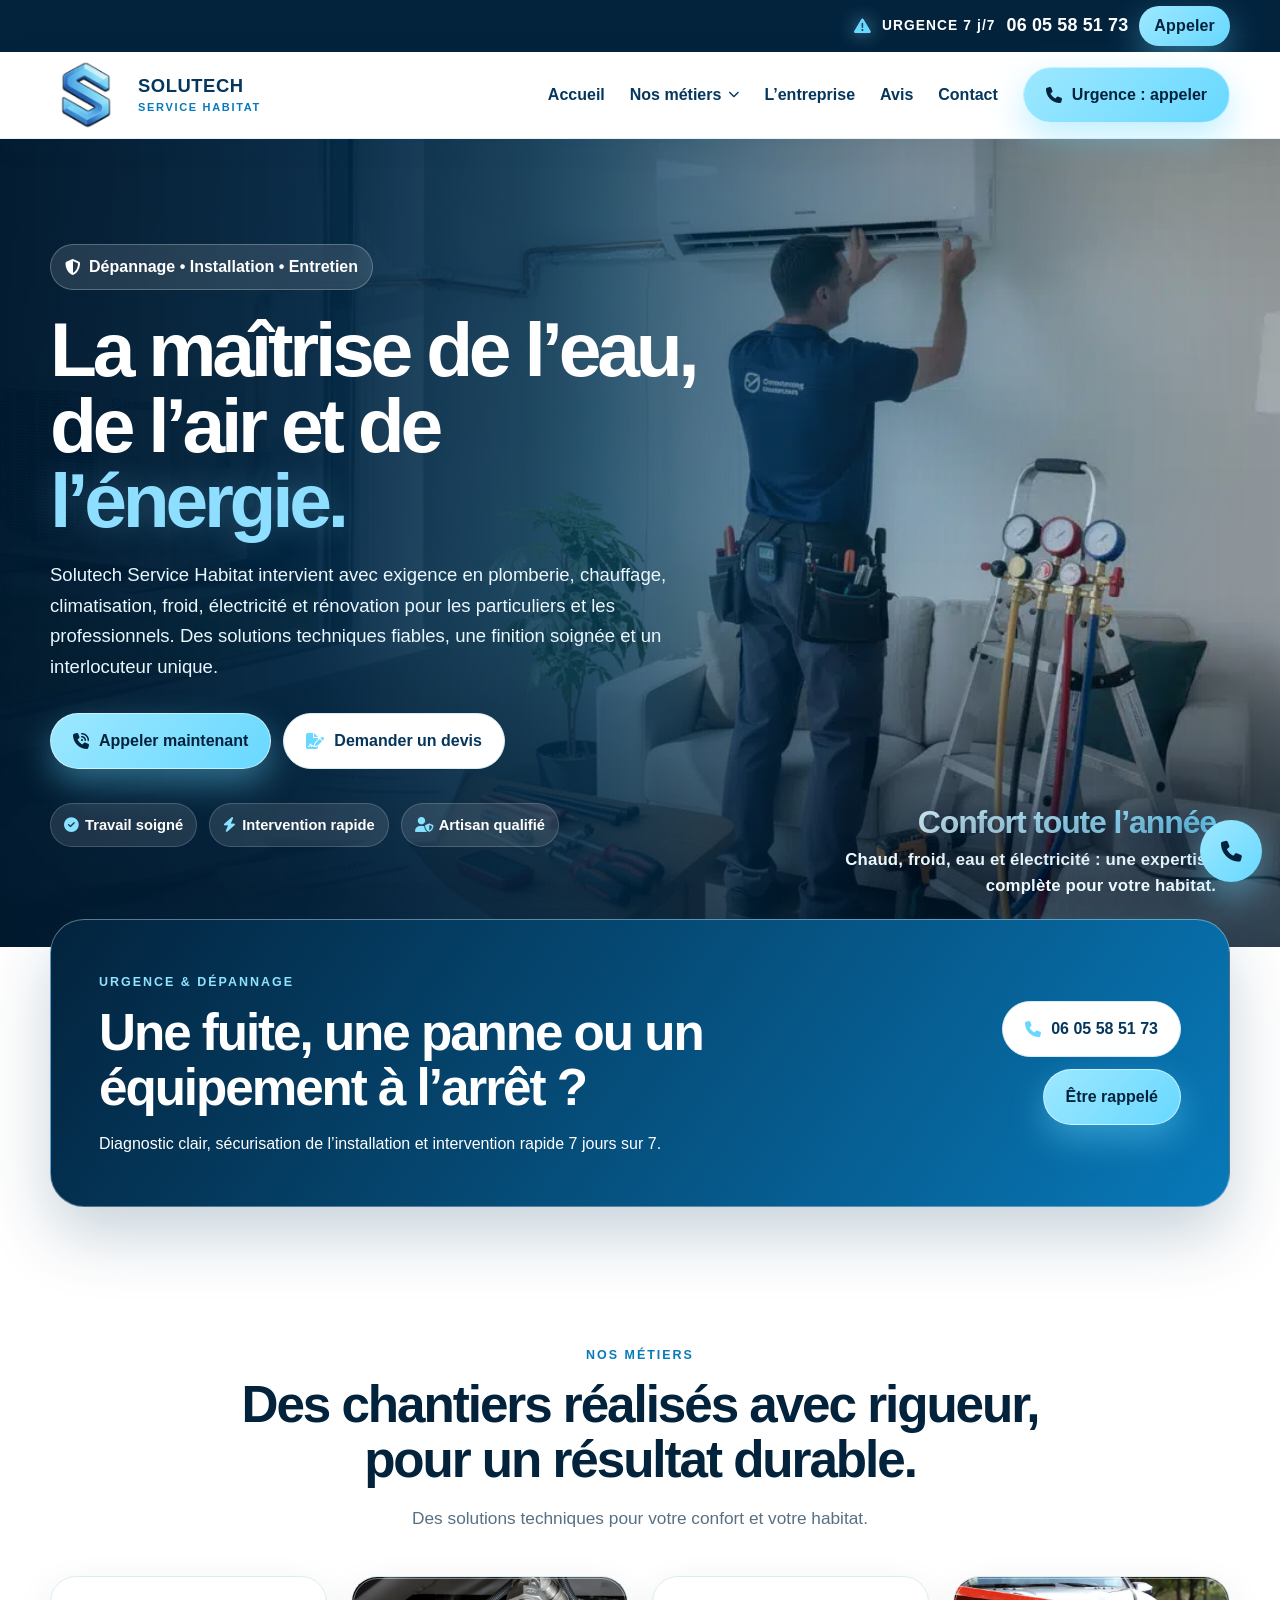
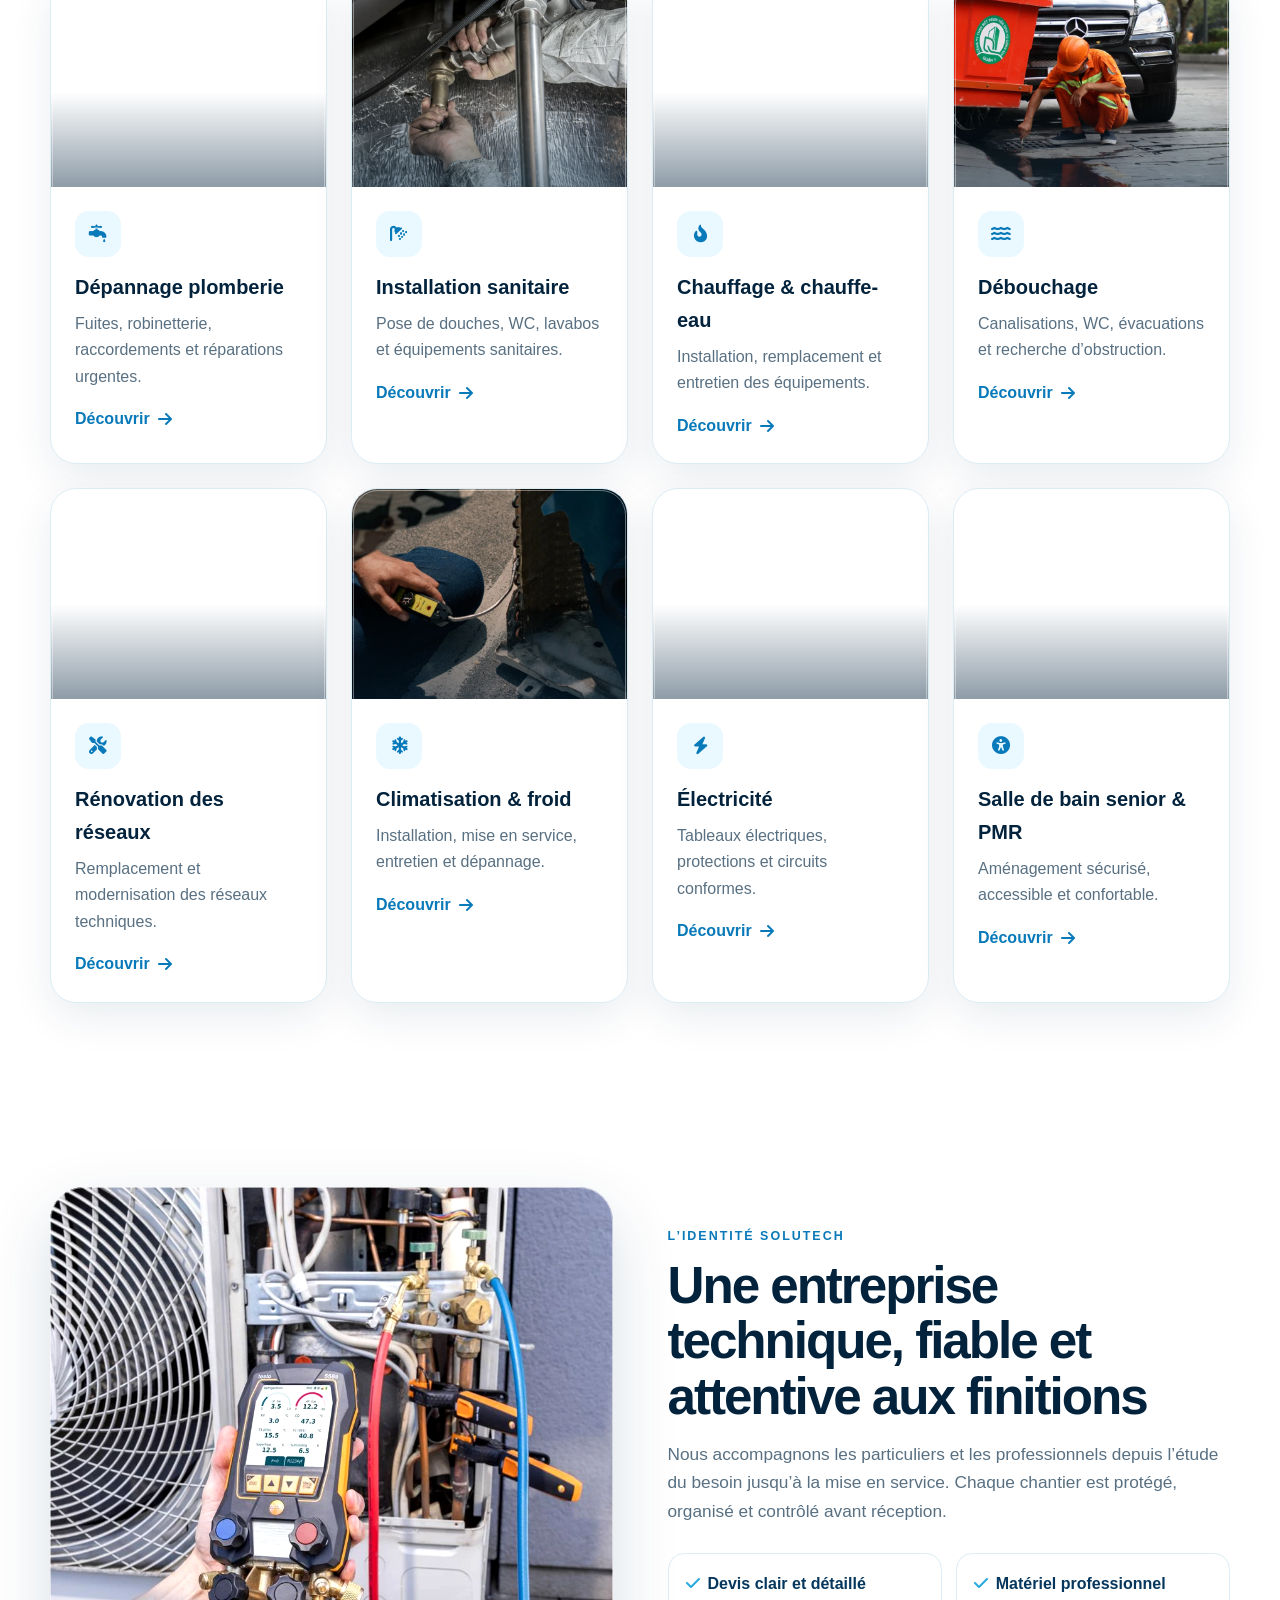
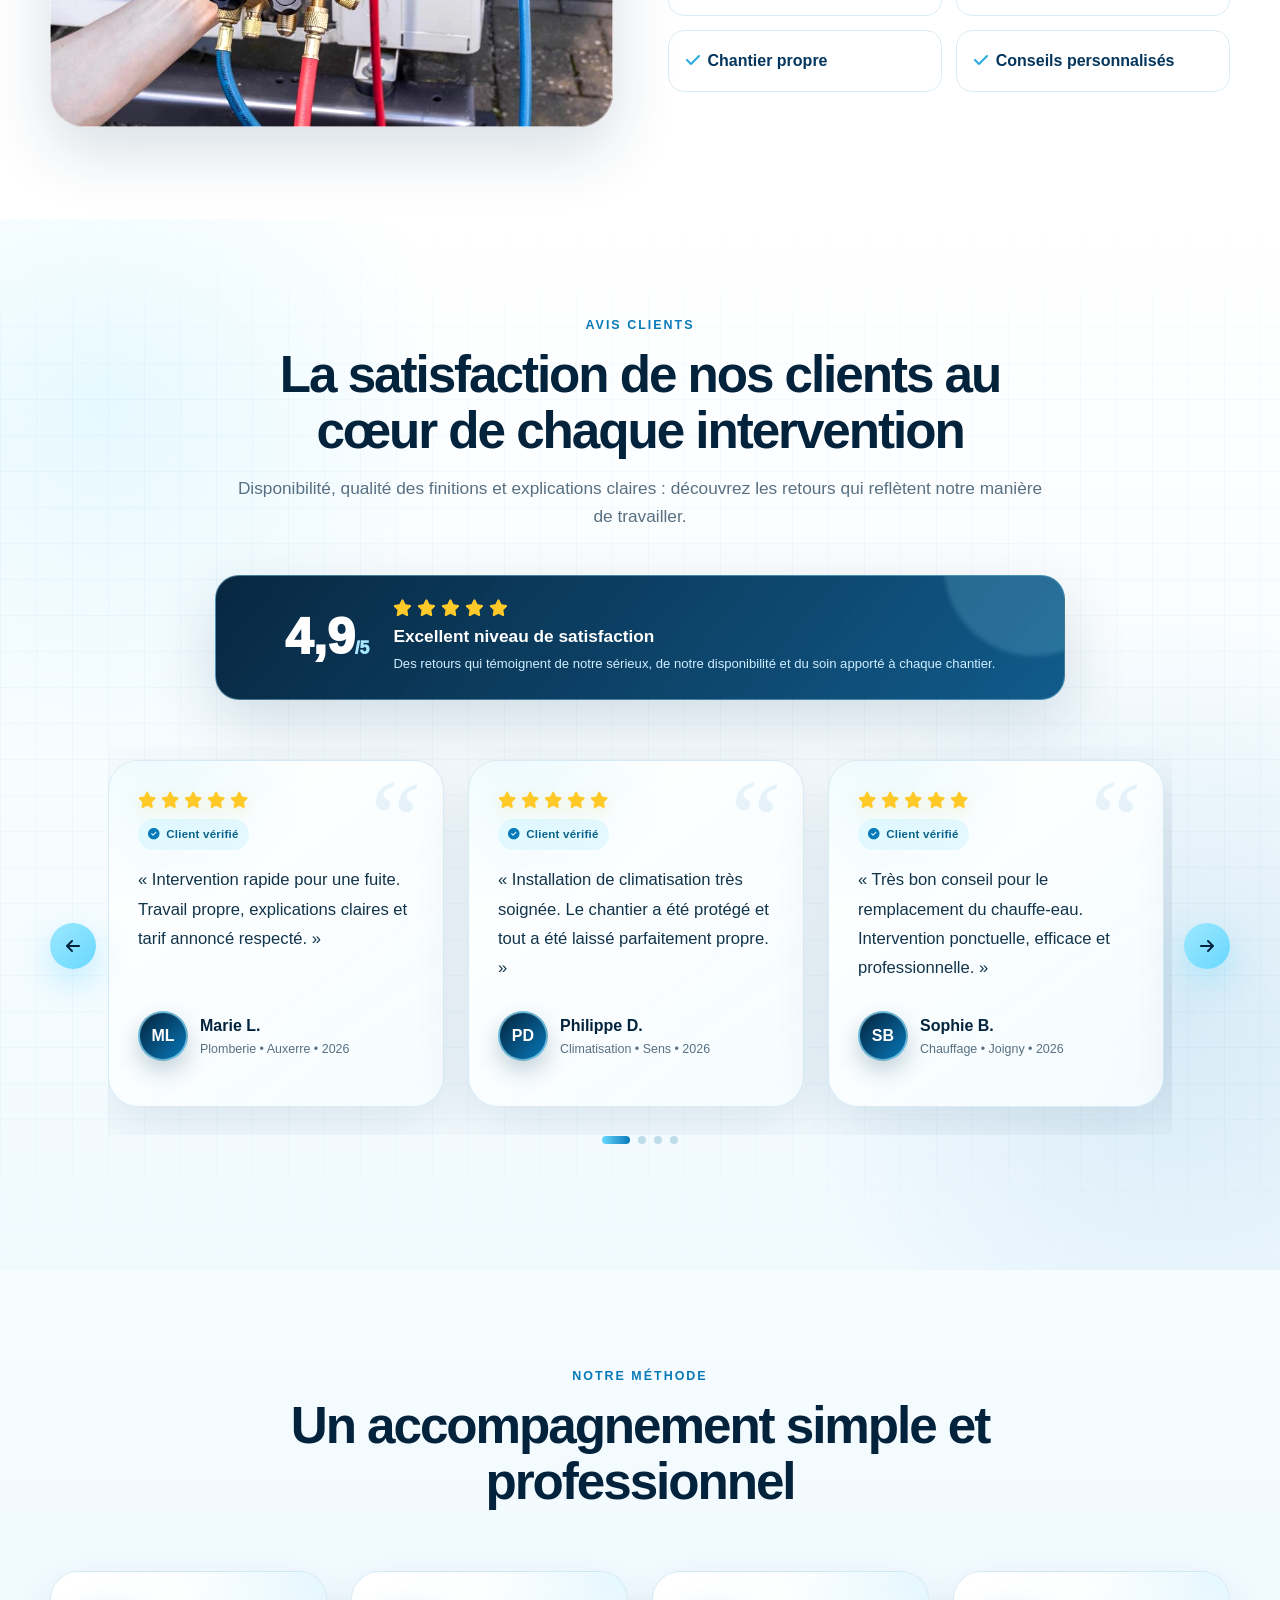
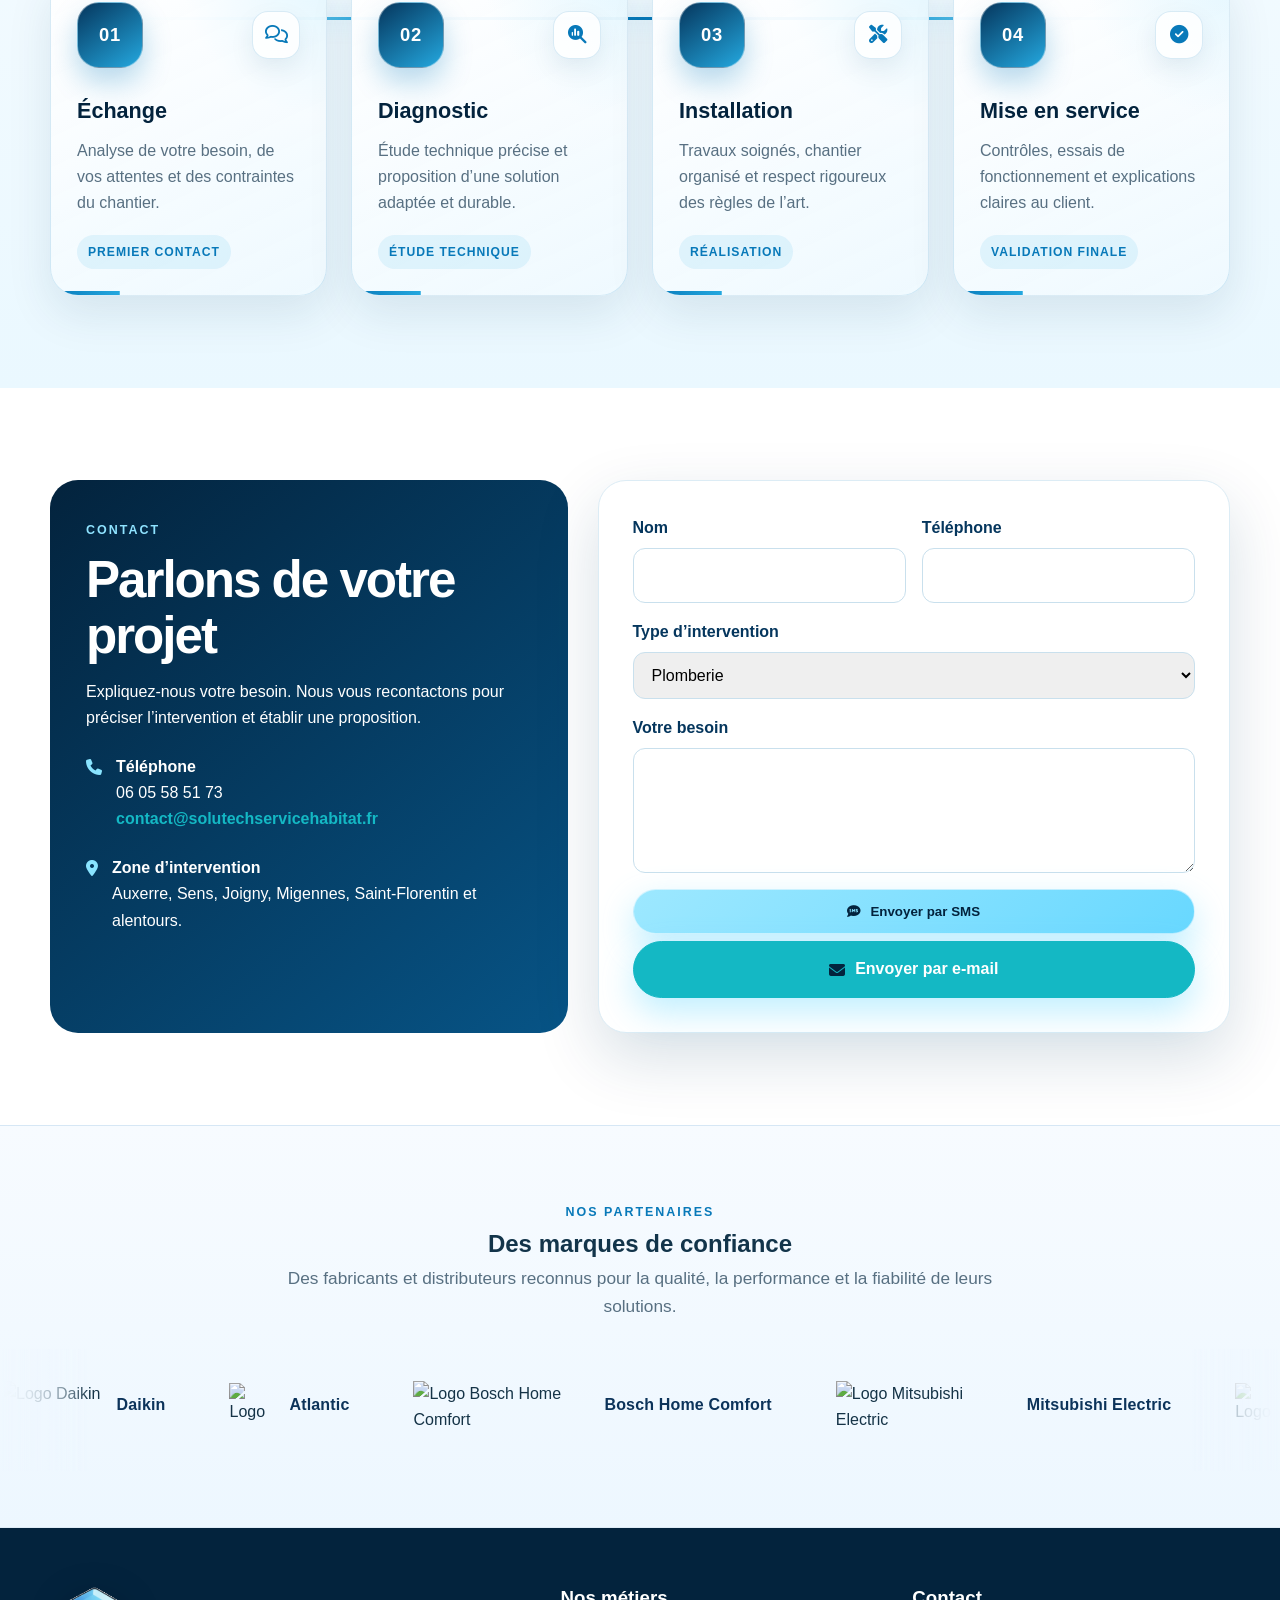
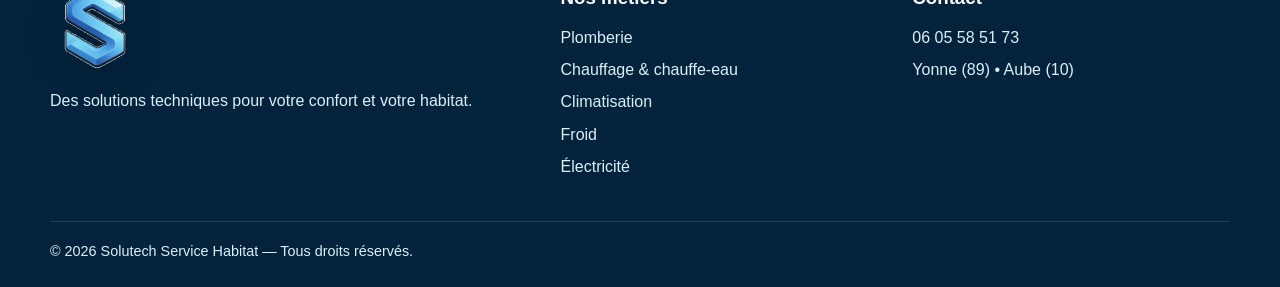
==== commit 4142019f: "Add files via upload" ====
--- a/index.html
+++ b/index.html
@@ -1,15 +1,15 @@
 <!DOCTYPE html>
 
-<html lang="fr"><head><meta charset="utf-8"/><meta content="width=device-width,initial-scale=1" name="viewport"/><meta content="Solutech Service Habitat intervient dans l’Yonne et une partie de l’Aube : plomberie, chauffage, climatisation, froid, électricité, dépannage et rénovation." name="description"/><title>Plombier, chauffagiste et climatisation dans l’Yonne | Solutech</title><link href="https://cdnjs.cloudflare.com" rel="preconnect"/><link href="https://cdnjs.cloudflare.com/ajax/libs/font-awesome/6.5.2/css/all.min.css" rel="stylesheet"/><link href="assets/style.css" rel="stylesheet"/><link data-solutech-seo="true" href="https://solutechservicehabitat.fr/" rel="canonical"/><link rel="icon" href="/favicon.ico" sizes="any">
-<link rel="icon" type="image/png" sizes="32x32" href="/favicon-32x32.png">
-<link rel="icon" type="image/png" sizes="16x16" href="/favicon-16x16.png">
-<link rel="apple-touch-icon" href="/apple-touch-icon.png">
-<link rel="manifest" href="/site.webmanifest"><meta content="index, follow, max-image-preview:large" data-solutech-seo="true" name="robots"/><meta content="fr_FR" data-solutech-seo="true" property="og:locale"/><meta content="website" data-solutech-seo="true" property="og:type"/><meta content="Solutech Service Habitat" data-solutech-seo="true" property="og:site_name"/><meta content="Plombier, chauffagiste et climatisation dans l’Yonne | Solutech" data-solutech-seo="true" property="og:title"/><meta content="Solutech Service Habitat intervient dans l’Yonne et une partie de l’Aube : plomberie, chauffage, climatisation, froid, électricité, dépannage et rénovation." data-solutech-seo="true" property="og:description"/><meta content="https://solutechservicehabitat.fr/" data-solutech-seo="true" property="og:url"/><meta content="https://solutechservicehabitat.fr/assets/photos/hero-solutech-reel.webp" data-solutech-seo="true" property="og:image"/><meta content="Solutech Service Habitat" data-solutech-seo="true" property="og:image:alt"/><meta content="summary_large_image" data-solutech-seo="true" name="twitter:card"/><meta content="Plombier, chauffagiste et climatisation dans l’Yonne | Solutech" data-solutech-seo="true" name="twitter:title"/><meta content="Solutech Service Habitat intervient dans l’Yonne et une partie de l’Aube : plomberie, chauffage, climatisation, froid, électricité, dépannage et rénovation." data-solutech-seo="true" name="twitter:description"/><meta content="https://solutechservicehabitat.fr/assets/photos/hero-solutech-reel.webp" data-solutech-seo="true" name="twitter:image"/><meta content="#14b8c4" data-solutech-seo="true" name="theme-color"/><script data-solutech-seo="true" type="application/ld+json">{"@context":"https://schema.org","@type":["LocalBusiness","HomeAndConstructionBusiness"],"@id":"https://solutechservicehabitat.fr/#entreprise","name":"Solutech Service Habitat","url":"https://solutechservicehabitat.fr","telephone":"+33605585173","image":"https://solutechservicehabitat.fr/assets/logo-solutech.png","logo":"https://solutechservicehabitat.fr/assets/logo-solutech.png","description":"Entreprise de plomberie, chauffage, climatisation, froid, électricité et rénovation intervenant dans l’Yonne et une partie de l’Aube.","areaServed":[{"@type":"City","name":"Auxerre"},{"@type":"City","name":"Sens"},{"@type":"City","name":"Joigny"},{"@type":"City","name":"Migennes"},{"@type":"City","name":"Saint-Florentin"},{"@type":"City","name":"Tonnerre"},{"@type":"City","name":"Avallon"},{"@type":"City","name":"Chablis"},{"@type":"City","name":"Toucy"},{"@type":"City","name":"Villeneuve-sur-Yonne"},{"@type":"AdministrativeArea","name":"Yonne"},{"@type":"AdministrativeArea","name":"Aube"}],"knowsAbout":["Plomberie","Chauffage","Chauffe-eau","Climatisation","Pompe à chaleur air-air","Froid","Électricité","Débouchage","Salle de bain senior et PMR"],"sameAs":[]}</script></head><body><div class="topbar"><div class="container"><a class="topbar-emergency" href="tel:0605585173"><i class="fa-solid fa-triangle-exclamation"></i><strong>URGENCE 7 j/7</strong><span>06 05 58 51 73</span><span class="topbar-call">Appeler</span></a></div></div><header class="site-header"><div class="container nav-wrap"><a class="brand" href="index.html"><img alt="Logo Solutech Service Habitat" decoding="async" src="assets/logo-solutech.png"/><span class="brand-text">SOLUTECH<small>SERVICE HABITAT</small></span></a><button aria-label="Ouvrir le menu" class="menu-toggle"><i class="fa-solid fa-bars"></i></button><nav class="nav"><a href="#accueil">Accueil</a><div class="nav-dropdown"><a class="nav-dropdown-trigger" href="#services">Nos métiers <i class="fa-solid fa-chevron-down"></i></a><div aria-label="Liste de nos métiers" class="nav-dropdown-menu"><a href="services/plomberie.html"><i class="fa-solid fa-faucet-drip"></i>Plomberie</a><a href="services/installation-sanitaire.html"><i class="fa-solid fa-shower"></i>Installation sanitaire</a><a href="services/chauffage-chauffe-eau.html"><i class="fa-solid fa-fire-flame-curved"></i>Chauffage &amp; chauffe-eau</a><a href="services/frigoriste.html"><i class="fa-solid fa-snowflake"></i>Climatisation</a><a href="services/frigoriste.html"><i class="fa-solid fa-temperature-low"></i>Froid</a><a href="services/electricite.html"><i class="fa-solid fa-bolt"></i>Électricité</a><a href="services/debouchage.html"><i class="fa-solid fa-water"></i>Débouchage</a><a href="services/renovation-reseau.html"><i class="fa-solid fa-screwdriver-wrench"></i>Rénovation des réseaux</a><a href="services/salle-de-bain-senior-pmr.html"><i class="fa-solid fa-universal-access"></i>Salle de bain Senior &amp; PMR</a></div></div><a href="#entreprise">L’entreprise</a><a href="#avis">Avis</a><a href="#contact">Contact</a><a class="button button-primary" href="tel:0605585173"><i class="fa-solid fa-phone"></i> Urgence : appeler</a></nav></div></header><main><section class="hero" id="accueil"><div class="hero-bg"></div><div class="container"><div class="hero-content"><span class="eyebrow"><i class="fa-solid fa-shield-halved"></i>Dépannage • Installation • Entretien</span><h1>La maîtrise de l’eau, de l’air et de <span>l’énergie.</span></h1><p class="hero-copy">Solutech Service Habitat intervient avec exigence en plomberie, chauffage, climatisation, froid, électricité et rénovation pour les particuliers et les professionnels. Des solutions techniques fiables, une finition soignée et un interlocuteur unique.</p><div class="hero-actions"><a class="button button-primary" href="tel:0605585173"><i class="fa-solid fa-phone-volume"></i>Appeler maintenant</a><a class="button button-white" href="#contact"><i class="fa-solid fa-file-signature"></i>Demander un devis</a></div><div class="proof-row"><span class="proof"><i class="fa-solid fa-circle-check"></i>Travail soigné</span><span class="proof"><i class="fa-solid fa-bolt"></i>Intervention rapide</span><span class="proof"><i class="fa-solid fa-user-shield"></i>Artisan qualifié</span></div></div></div><div class="hero-glass"><strong>Confort toute l’année</strong><span>Chaud, froid, eau et électricité : une expertise complète pour votre habitat.</span></div></section><section class="section section-ice"><div class="container"><div class="emergency"><div><span class="kicker" style="color:#8fe3ff">Urgence &amp; dépannage</span><h2>Une fuite, une panne ou un équipement à l’arrêt ?</h2><p>Diagnostic clair, sécurisation de l’installation et intervention rapide 7 jours sur 7.</p></div><div class="emergency-actions"><a class="button button-white" href="tel:0605585173"><i class="fa-solid fa-phone"></i>06 05 58 51 73</a><a class="button button-primary" href="#contact">Être rappelé</a></div></div></div></section><section class="section" id="services"><div class="container"><div class="section-head"><span class="kicker">Nos métiers</span><h2>Des chantiers réalisés avec rigueur, pour un résultat durable.</h2><p class="section-intro">Des solutions techniques pour votre confort et votre habitat.</p></div><div class="services-grid"><a class="service-card" href="services/plomberie.html"><div class="service-img"><img alt="Intervention professionnelle : Dépannage plomberie" decoding="async" src="assets/photos/plomberie-technique.webp"/></div><div class="service-body"><div class="service-icon"><i class="fa-solid fa-faucet-drip"></i></div><h3>Dépannage plomberie</h3><p>Fuites, robinetterie, raccordements et réparations urgentes.</p><span class="service-link">Découvrir <i class="fa-solid fa-arrow-right"></i></span></div></a><a class="service-card" href="services/installation-sanitaire.html"><div class="service-img"><img alt="Intervention professionnelle : Installation sanitaire" decoding="async" loading="lazy" src="assets/photos/installation-sanitaire.webp"/></div><div class="service-body"><div class="service-icon"><i class="fa-solid fa-shower"></i></div><h3>Installation sanitaire</h3><p>Pose de douches, WC, lavabos et équipements sanitaires.</p><span class="service-link">Découvrir <i class="fa-solid fa-arrow-right"></i></span></div></a><a class="service-card" href="services/chauffage-chauffe-eau.html"><div class="service-img"><img alt="Intervention professionnelle : Chauffage &amp; chauffe-eau" decoding="async" loading="lazy" src="assets/photos/chauffage-eau.webp"/></div><div class="service-body"><div class="service-icon"><i class="fa-solid fa-fire-flame-curved"></i></div><h3>Chauffage &amp; chauffe-eau</h3><p>Installation, remplacement et entretien des équipements.</p><span class="service-link">Découvrir <i class="fa-solid fa-arrow-right"></i></span></div></a><a class="service-card" href="services/debouchage.html"><div class="service-img"><img alt="Intervention professionnelle : Débouchage" decoding="async" loading="lazy" src="assets/photos/debouchage-technique.webp"/></div><div class="service-body"><div class="service-icon"><i class="fa-solid fa-water"></i></div><h3>Débouchage</h3><p>Canalisations, WC, évacuations et recherche d’obstruction.</p><span class="service-link">Découvrir <i class="fa-solid fa-arrow-right"></i></span></div></a><a class="service-card" href="services/renovation-reseau.html"><div class="service-img"><img alt="Intervention professionnelle : Rénovation des réseaux" decoding="async" loading="lazy" src="assets/photos/renovation-reseau-technique.webp"/></div><div class="service-body"><div class="service-icon"><i class="fa-solid fa-screwdriver-wrench"></i></div><h3>Rénovation des réseaux</h3><p>Remplacement et modernisation des réseaux techniques.</p><span class="service-link">Découvrir <i class="fa-solid fa-arrow-right"></i></span></div></a><a class="service-card" href="services/frigoriste.html"><div class="service-img"><img alt="Intervention professionnelle : Climatisation &amp; froid" decoding="async" loading="lazy" src="assets/photos/climatisation-technique.webp"/></div><div class="service-body"><div class="service-icon"><i class="fa-solid fa-snowflake"></i></div><h3>Climatisation &amp; froid</h3><p>Installation, mise en service, entretien et dépannage.</p><span class="service-link">Découvrir <i class="fa-solid fa-arrow-right"></i></span></div></a><a class="service-card" href="services/electricite.html"><div class="service-img"><img alt="Intervention professionnelle : Électricité" decoding="async" loading="lazy" src="assets/photos/electricite-moderne.webp"/></div><div class="service-body"><div class="service-icon"><i class="fa-solid fa-bolt"></i></div><h3>Électricité</h3><p>Tableaux électriques, protections et circuits conformes.</p><span class="service-link">Découvrir <i class="fa-solid fa-arrow-right"></i></span></div></a><a class="service-card" href="services/salle-de-bain-senior-pmr.html"><div class="service-img"><img alt="Intervention professionnelle : Salle de bain senior &amp; PMR" decoding="async" loading="lazy" src="assets/photos/salle-bain-pmr-pro.webp"/></div><div class="service-body"><div class="service-icon"><i class="fa-solid fa-universal-access"></i></div><h3>Salle de bain senior &amp; PMR</h3><p>Aménagement sécurisé, accessible et confortable.</p><span class="service-link">Découvrir <i class="fa-solid fa-arrow-right"></i></span></div></a></div></div></section><section class="section" id="entreprise"><div class="container showcase"><div class="showcase-photo"><img alt="Installation technique professionnelle de chauffage et de climatisation" decoding="async" loading="lazy" src="assets/photos/hero-manometres-modern.webp"/></div><div><span class="kicker">L’identité Solutech</span><h2>Une entreprise technique, fiable et attentive aux finitions</h2><p class="section-intro">Nous accompagnons les particuliers et les professionnels depuis l’étude du besoin jusqu’à la mise en service. Chaque chantier est protégé, organisé et contrôlé avant réception.</p><div class="features"><div class="feature"><i class="fa-solid fa-check"></i>Devis clair et détaillé</div><div class="feature"><i class="fa-solid fa-check"></i>Matériel professionnel</div><div class="feature"><i class="fa-solid fa-check"></i>Chantier propre</div><div class="feature"><i class="fa-solid fa-check"></i>Conseils personnalisés</div></div></div></div></section><section class="section reviews-section" id="avis"><div class="container"><div class="section-head"><span class="kicker">Avis clients</span><h2>La satisfaction de nos clients au cœur de chaque intervention</h2><p class="section-intro">Disponibilité, qualité des finitions et explications claires : découvrez les retours qui reflètent notre manière de travailler.</p></div><div class="reviews-summary"><div class="rating-score">4,9<span>/5</span></div><div><div aria-label="5 étoiles" class="stars"><i class="fa-solid fa-star"></i><i class="fa-solid fa-star"></i><i class="fa-solid fa-star"></i><i class="fa-solid fa-star"></i><i class="fa-solid fa-star"></i></div><strong>Excellent niveau de satisfaction</strong><p>Des retours qui témoignent de notre sérieux, de notre disponibilité et du soin apporté à chaque chantier.</p></div></div><div aria-label="Avis clients" class="reviews-carousel"><div class="reviews-grid"><article class="review-card"><div class="stars"><i class="fa-solid fa-star"></i><i class="fa-solid fa-star"></i><i class="fa-solid fa-star"></i><i class="fa-solid fa-star"></i><i class="fa-solid fa-star"></i></div><span class="verified-badge"><i class="fa-solid fa-circle-check"></i> Client vérifié</span><p>« Intervention rapide pour une fuite. Travail propre, explications claires et tarif annoncé respecté. »</p><div class="review-author"><span>ML</span><div><strong>Marie L.</strong><small>Plomberie • Auxerre • 2026</small></div></div></article><article class="review-card"><div class="stars"><i class="fa-solid fa-star"></i><i class="fa-solid fa-star"></i><i class="fa-solid fa-star"></i><i class="fa-solid fa-star"></i><i class="fa-solid fa-star"></i></div><span class="verified-badge"><i class="fa-solid fa-circle-check"></i> Client vérifié</span><p>« Installation de climatisation très soignée. Le chantier a été protégé et tout a été laissé parfaitement propre. »</p><div class="review-author"><span>PD</span><div><strong>Philippe D.</strong><small>Climatisation • Sens • 2026</small></div></div></article><article class="review-card"><div class="stars"><i class="fa-solid fa-star"></i><i class="fa-solid fa-star"></i><i class="fa-solid fa-star"></i><i class="fa-solid fa-star"></i><i class="fa-solid fa-star"></i></div><span class="verified-badge"><i class="fa-solid fa-circle-check"></i> Client vérifié</span><p>« Très bon conseil pour le remplacement du chauffe-eau. Intervention ponctuelle, efficace et professionnelle. »</p><div class="review-author"><span>SB</span><div><strong>Sophie B.</strong><small>Chauffage • Joigny • 2026</small></div></div></article><article class="review-card"><div class="stars"><i class="fa-solid fa-star"></i><i class="fa-solid fa-star"></i><i class="fa-solid fa-star"></i><i class="fa-solid fa-star"></i><i class="fa-solid fa-star"></i></div><span class="verified-badge"><i class="fa-solid fa-circle-check"></i> Client vérifié</span><p>« Tableau électrique remis en sécurité avec beaucoup de sérieux. Chaque modification nous a été expliquée. »</p><div class="review-author"><span>JR</span><div><strong>Julien R.</strong><small>Électricité • Migennes • 2026</small></div></div></article><article class="review-card"><div class="stars"><i class="fa-solid fa-star"></i><i class="fa-solid fa-star"></i><i class="fa-solid fa-star"></i><i class="fa-solid fa-star"></i><i class="fa-solid fa-star"></i></div><span class="verified-badge"><i class="fa-solid fa-circle-check"></i> Client vérifié</span><p>« Transformation de la douche pour ma mère : accès plus simple, finitions très propres et résultat rassurant. »</p><div class="review-author"><span>NC</span><div><strong>Nathalie C.</strong><small>Salle de bain PMR • Saint-Florentin • 2026</small></div></div></article><article class="review-card"><div class="stars"><i class="fa-solid fa-star"></i><i class="fa-solid fa-star"></i><i class="fa-solid fa-star"></i><i class="fa-solid fa-star"></i><i class="fa-solid fa-star"></i></div><span class="verified-badge"><i class="fa-solid fa-circle-check"></i> Client vérifié</span><p>« Canalisation débouchée rapidement. Diagnostic précis, intervention efficace et très bon contact. »</p><div class="review-author"><span>AM</span><div><strong>Ahmed M.</strong><small>Débouchage • Yonne • 2026</small></div></div></article></div><div class="reviews-controls"><button aria-label="Avis précédent" class="review-nav review-prev" type="button"><i class="fa-solid fa-arrow-left"></i></button><button aria-label="Avis suivant" class="review-nav review-next" type="button"><i class="fa-solid fa-arrow-right"></i></button></div><div aria-hidden="true" class="reviews-dots"></div></div></div></section><section class="section section-ice"><div class="container"><div class="section-head"><span class="kicker">Notre méthode</span><h2>Un accompagnement simple et professionnel</h2></div><div class="steps modern-steps">
+<html lang="fr"><head><meta charset="utf-8"/><meta content="width=device-width,initial-scale=1" name="viewport"/><meta content="Solutech Service Habitat intervient dans l’Yonne et une partie de l’Aube : plomberie, chauffage, climatisation, froid, électricité, dépannage et rénovation." name="description"/><title>Plombier, chauffagiste et climatisation dans l’Yonne | Solutech</title><link href="https://cdnjs.cloudflare.com" rel="preconnect"/><link href="https://cdnjs.cloudflare.com/ajax/libs/font-awesome/6.5.2/css/all.min.css" rel="stylesheet"/><link href="assets/style.css" rel="stylesheet"/><link data-solutech-seo="true" href="https://solutechservicehabitat.fr/" rel="canonical"/><link href="/favicon.ico" rel="icon" sizes="any"/>
+<link href="/favicon-32x32.png" rel="icon" sizes="32x32" type="image/png"/>
+<link href="/favicon-16x16.png" rel="icon" sizes="16x16" type="image/png"/>
+<link href="/apple-touch-icon.png" rel="apple-touch-icon"/>
+<link href="/site.webmanifest" rel="manifest"/><meta content="index, follow, max-image-preview:large" data-solutech-seo="true" name="robots"/><meta content="fr_FR" data-solutech-seo="true" property="og:locale"/><meta content="website" data-solutech-seo="true" property="og:type"/><meta content="Solutech Service Habitat" data-solutech-seo="true" property="og:site_name"/><meta content="Plombier, chauffagiste et climatisation dans l’Yonne | Solutech" data-solutech-seo="true" property="og:title"/><meta content="Solutech Service Habitat intervient dans l’Yonne et une partie de l’Aube : plomberie, chauffage, climatisation, froid, électricité, dépannage et rénovation." data-solutech-seo="true" property="og:description"/><meta content="https://solutechservicehabitat.fr/" data-solutech-seo="true" property="og:url"/><meta content="https://solutechservicehabitat.fr/assets/photos/hero-solutech-reel.webp" data-solutech-seo="true" property="og:image"/><meta content="Solutech Service Habitat" data-solutech-seo="true" property="og:image:alt"/><meta content="summary_large_image" data-solutech-seo="true" name="twitter:card"/><meta content="Plombier, chauffagiste et climatisation dans l’Yonne | Solutech" data-solutech-seo="true" name="twitter:title"/><meta content="Solutech Service Habitat intervient dans l’Yonne et une partie de l’Aube : plomberie, chauffage, climatisation, froid, électricité, dépannage et rénovation." data-solutech-seo="true" name="twitter:description"/><meta content="https://solutechservicehabitat.fr/assets/photos/hero-solutech-reel.webp" data-solutech-seo="true" name="twitter:image"/><meta content="#14b8c4" data-solutech-seo="true" name="theme-color"/><script data-solutech-seo="true" type="application/ld+json">{"@context":"https://schema.org","@type":["LocalBusiness","HomeAndConstructionBusiness"],"@id":"https://solutechservicehabitat.fr/#entreprise","name":"Solutech Service Habitat","url":"https://solutechservicehabitat.fr","telephone":"+33605585173","image":"https://solutechservicehabitat.fr/assets/logo-solutech.png","logo":"https://solutechservicehabitat.fr/assets/logo-solutech.png","description":"Entreprise de plomberie, chauffage, climatisation, froid, électricité et rénovation intervenant dans l’Yonne et une partie de l’Aube.","areaServed":[{"@type":"City","name":"Auxerre"},{"@type":"City","name":"Sens"},{"@type":"City","name":"Joigny"},{"@type":"City","name":"Migennes"},{"@type":"City","name":"Saint-Florentin"},{"@type":"City","name":"Tonnerre"},{"@type":"City","name":"Avallon"},{"@type":"City","name":"Chablis"},{"@type":"City","name":"Toucy"},{"@type":"City","name":"Villeneuve-sur-Yonne"},{"@type":"AdministrativeArea","name":"Yonne"},{"@type":"AdministrativeArea","name":"Aube"}],"knowsAbout":["Plomberie","Chauffage","Chauffe-eau","Climatisation","Pompe à chaleur air-air","Froid","Électricité","Débouchage","Salle de bain senior et PMR"],"sameAs":[]}</script></head><body><div class="topbar"><div class="container"><a class="topbar-emergency" href="tel:0605585173"><i class="fa-solid fa-triangle-exclamation"></i><strong>URGENCE 7 j/7</strong><span>06 05 58 51 73</span><span class="topbar-call">Appeler</span></a></div></div><header class="site-header"><div class="container nav-wrap"><a class="brand" href="index.html"><img alt="Logo Solutech Service Habitat" decoding="async" src="assets/logo-solutech.png"/><span class="brand-text">SOLUTECH<small>SERVICE HABITAT</small></span></a><button aria-label="Ouvrir le menu" class="menu-toggle"><i class="fa-solid fa-bars"></i></button><nav class="nav"><a href="#accueil">Accueil</a><div class="nav-dropdown"><a class="nav-dropdown-trigger" href="#services">Nos métiers <i class="fa-solid fa-chevron-down"></i></a><div aria-label="Liste de nos métiers" class="nav-dropdown-menu"><a href="services/plomberie.html"><i class="fa-solid fa-faucet-drip"></i>Plomberie</a><a href="services/installation-sanitaire.html"><i class="fa-solid fa-shower"></i>Installation sanitaire</a><a href="services/chauffage-chauffe-eau.html"><i class="fa-solid fa-fire-flame-curved"></i>Chauffage &amp; chauffe-eau</a><a href="services/frigoriste.html"><i class="fa-solid fa-snowflake"></i>Climatisation</a><a href="services/frigoriste.html"><i class="fa-solid fa-temperature-low"></i>Froid</a><a href="services/electricite.html"><i class="fa-solid fa-bolt"></i>Électricité</a><a href="services/debouchage.html"><i class="fa-solid fa-water"></i>Débouchage</a><a href="services/renovation-reseau.html"><i class="fa-solid fa-screwdriver-wrench"></i>Rénovation des réseaux</a><a href="services/salle-de-bain-senior-pmr.html"><i class="fa-solid fa-universal-access"></i>Salle de bain Senior &amp; PMR</a></div></div><a href="#entreprise">L’entreprise</a><a href="#avis">Avis</a><a href="#contact">Contact</a><a class="button button-primary" href="tel:0605585173"><i class="fa-solid fa-phone"></i> Urgence : appeler</a></nav></div></header><main><section class="hero" id="accueil"><div class="hero-bg"></div><div class="container"><div class="hero-content"><span class="eyebrow"><i class="fa-solid fa-shield-halved"></i>Dépannage • Installation • Entretien</span><h1>La maîtrise de l’eau, de l’air et de <span>l’énergie.</span></h1><p class="hero-copy">Solutech Service Habitat intervient avec exigence en plomberie, chauffage, climatisation, froid, électricité et rénovation pour les particuliers et les professionnels. Des solutions techniques fiables, une finition soignée et un interlocuteur unique.</p><div class="hero-actions"><a class="button button-primary" href="tel:0605585173"><i class="fa-solid fa-phone-volume"></i>Appeler maintenant</a><a class="button button-white" href="#contact"><i class="fa-solid fa-file-signature"></i>Demander un devis</a></div><div class="proof-row"><span class="proof"><i class="fa-solid fa-circle-check"></i>Travail soigné</span><span class="proof"><i class="fa-solid fa-bolt"></i>Intervention rapide</span><span class="proof"><i class="fa-solid fa-user-shield"></i>Artisan qualifié</span></div></div></div><div class="hero-glass"><strong>Confort toute l’année</strong><span>Chaud, froid, eau et électricité : une expertise complète pour votre habitat.</span></div></section><section class="section section-ice"><div class="container"><div class="emergency"><div><span class="kicker" style="color:#8fe3ff">Urgence &amp; dépannage</span><h2>Une fuite, une panne ou un équipement à l’arrêt ?</h2><p>Diagnostic clair, sécurisation de l’installation et intervention rapide 7 jours sur 7.</p></div><div class="emergency-actions"><a class="button button-white" href="tel:0605585173"><i class="fa-solid fa-phone"></i>06 05 58 51 73</a><a class="button button-primary" href="#contact">Être rappelé</a></div></div></div></section><section class="section" id="services"><div class="container"><div class="section-head"><span class="kicker">Nos métiers</span><h2>Des chantiers réalisés avec rigueur, pour un résultat durable.</h2><p class="section-intro">Des solutions techniques pour votre confort et votre habitat.</p></div><div class="services-grid"><a class="service-card" href="services/plomberie.html"><div class="service-img"><img alt="Intervention professionnelle : Dépannage plomberie" decoding="async" src="assets/photos/plomberie-technique.webp"/></div><div class="service-body"><div class="service-icon"><i class="fa-solid fa-faucet-drip"></i></div><h3>Dépannage plomberie</h3><p>Fuites, robinetterie, raccordements et réparations urgentes.</p><span class="service-link">Découvrir <i class="fa-solid fa-arrow-right"></i></span></div></a><a class="service-card" href="services/installation-sanitaire.html"><div class="service-img"><img alt="Intervention professionnelle : Installation sanitaire" decoding="async" loading="lazy" src="assets/photos/installation-sanitaire.webp"/></div><div class="service-body"><div class="service-icon"><i class="fa-solid fa-shower"></i></div><h3>Installation sanitaire</h3><p>Pose de douches, WC, lavabos et équipements sanitaires.</p><span class="service-link">Découvrir <i class="fa-solid fa-arrow-right"></i></span></div></a><a class="service-card" href="services/chauffage-chauffe-eau.html"><div class="service-img"><img alt="Intervention professionnelle : Chauffage &amp; chauffe-eau" decoding="async" loading="lazy" src="assets/photos/chauffage-eau.webp"/></div><div class="service-body"><div class="service-icon"><i class="fa-solid fa-fire-flame-curved"></i></div><h3>Chauffage &amp; chauffe-eau</h3><p>Installation, remplacement et entretien des équipements.</p><span class="service-link">Découvrir <i class="fa-solid fa-arrow-right"></i></span></div></a><a class="service-card" href="services/debouchage.html"><div class="service-img"><img alt="Intervention professionnelle : Débouchage" decoding="async" loading="lazy" src="assets/photos/debouchage-technique.webp"/></div><div class="service-body"><div class="service-icon"><i class="fa-solid fa-water"></i></div><h3>Débouchage</h3><p>Canalisations, WC, évacuations et recherche d’obstruction.</p><span class="service-link">Découvrir <i class="fa-solid fa-arrow-right"></i></span></div></a><a class="service-card" href="services/renovation-reseau.html"><div class="service-img"><img alt="Intervention professionnelle : Rénovation des réseaux" decoding="async" loading="lazy" src="assets/photos/renovation-reseau-technique.webp"/></div><div class="service-body"><div class="service-icon"><i class="fa-solid fa-screwdriver-wrench"></i></div><h3>Rénovation des réseaux</h3><p>Remplacement et modernisation des réseaux techniques.</p><span class="service-link">Découvrir <i class="fa-solid fa-arrow-right"></i></span></div></a><a class="service-card" href="services/frigoriste.html"><div class="service-img"><img alt="Intervention professionnelle : Climatisation &amp; froid" decoding="async" loading="lazy" src="assets/photos/climatisation-technique.webp"/></div><div class="service-body"><div class="service-icon"><i class="fa-solid fa-snowflake"></i></div><h3>Climatisation &amp; froid</h3><p>Installation, mise en service, entretien et dépannage.</p><span class="service-link">Découvrir <i class="fa-solid fa-arrow-right"></i></span></div></a><a class="service-card" href="services/electricite.html"><div class="service-img"><img alt="Intervention professionnelle : Électricité" decoding="async" loading="lazy" src="assets/photos/electricite-moderne.webp"/></div><div class="service-body"><div class="service-icon"><i class="fa-solid fa-bolt"></i></div><h3>Électricité</h3><p>Tableaux électriques, protections et circuits conformes.</p><span class="service-link">Découvrir <i class="fa-solid fa-arrow-right"></i></span></div></a><a class="service-card" href="services/salle-de-bain-senior-pmr.html"><div class="service-img"><img alt="Intervention professionnelle : Salle de bain senior &amp; PMR" decoding="async" loading="lazy" src="assets/photos/salle-bain-pmr-pro.webp"/></div><div class="service-body"><div class="service-icon"><i class="fa-solid fa-universal-access"></i></div><h3>Salle de bain senior &amp; PMR</h3><p>Aménagement sécurisé, accessible et confortable.</p><span class="service-link">Découvrir <i class="fa-solid fa-arrow-right"></i></span></div></a></div></div></section><section class="section" id="entreprise"><div class="container showcase"><div class="showcase-photo"><img alt="Installation technique professionnelle de chauffage et de climatisation" decoding="async" loading="lazy" src="assets/photos/hero-manometres-modern.webp"/></div><div><span class="kicker">L’identité Solutech</span><h2>Une entreprise technique, fiable et attentive aux finitions</h2><p class="section-intro">Nous accompagnons les particuliers et les professionnels depuis l’étude du besoin jusqu’à la mise en service. Chaque chantier est protégé, organisé et contrôlé avant réception.</p><div class="features"><div class="feature"><i class="fa-solid fa-check"></i>Devis clair et détaillé</div><div class="feature"><i class="fa-solid fa-check"></i>Matériel professionnel</div><div class="feature"><i class="fa-solid fa-check"></i>Chantier propre</div><div class="feature"><i class="fa-solid fa-check"></i>Conseils personnalisés</div></div></div></div></section><section class="section reviews-section" id="avis"><div class="container"><div class="section-head"><span class="kicker">Avis clients</span><h2>La satisfaction de nos clients au cœur de chaque intervention</h2><p class="section-intro">Disponibilité, qualité des finitions et explications claires : découvrez les retours qui reflètent notre manière de travailler.</p></div><div class="reviews-summary"><div class="rating-score">4,9<span>/5</span></div><div><div aria-label="5 étoiles" class="stars"><i class="fa-solid fa-star"></i><i class="fa-solid fa-star"></i><i class="fa-solid fa-star"></i><i class="fa-solid fa-star"></i><i class="fa-solid fa-star"></i></div><strong>Excellent niveau de satisfaction</strong><p>Des retours qui témoignent de notre sérieux, de notre disponibilité et du soin apporté à chaque chantier.</p></div></div><div aria-label="Avis clients" class="reviews-carousel"><div class="reviews-grid"><article class="review-card"><div class="stars"><i class="fa-solid fa-star"></i><i class="fa-solid fa-star"></i><i class="fa-solid fa-star"></i><i class="fa-solid fa-star"></i><i class="fa-solid fa-star"></i></div><span class="verified-badge"><i class="fa-solid fa-circle-check"></i> Client vérifié</span><p>« Intervention rapide pour une fuite. Travail propre, explications claires et tarif annoncé respecté. »</p><div class="review-author"><span>ML</span><div><strong>Marie L.</strong><small>Plomberie • Auxerre • 2026</small></div></div></article><article class="review-card"><div class="stars"><i class="fa-solid fa-star"></i><i class="fa-solid fa-star"></i><i class="fa-solid fa-star"></i><i class="fa-solid fa-star"></i><i class="fa-solid fa-star"></i></div><span class="verified-badge"><i class="fa-solid fa-circle-check"></i> Client vérifié</span><p>« Installation de climatisation très soignée. Le chantier a été protégé et tout a été laissé parfaitement propre. »</p><div class="review-author"><span>PD</span><div><strong>Philippe D.</strong><small>Climatisation • Sens • 2026</small></div></div></article><article class="review-card"><div class="stars"><i class="fa-solid fa-star"></i><i class="fa-solid fa-star"></i><i class="fa-solid fa-star"></i><i class="fa-solid fa-star"></i><i class="fa-solid fa-star"></i></div><span class="verified-badge"><i class="fa-solid fa-circle-check"></i> Client vérifié</span><p>« Très bon conseil pour le remplacement du chauffe-eau. Intervention ponctuelle, efficace et professionnelle. »</p><div class="review-author"><span>SB</span><div><strong>Sophie B.</strong><small>Chauffage • Joigny • 2026</small></div></div></article><article class="review-card"><div class="stars"><i class="fa-solid fa-star"></i><i class="fa-solid fa-star"></i><i class="fa-solid fa-star"></i><i class="fa-solid fa-star"></i><i class="fa-solid fa-star"></i></div><span class="verified-badge"><i class="fa-solid fa-circle-check"></i> Client vérifié</span><p>« Tableau électrique remis en sécurité avec beaucoup de sérieux. Chaque modification nous a été expliquée. »</p><div class="review-author"><span>JR</span><div><strong>Julien R.</strong><small>Électricité • Migennes • 2026</small></div></div></article><article class="review-card"><div class="stars"><i class="fa-solid fa-star"></i><i class="fa-solid fa-star"></i><i class="fa-solid fa-star"></i><i class="fa-solid fa-star"></i><i class="fa-solid fa-star"></i></div><span class="verified-badge"><i class="fa-solid fa-circle-check"></i> Client vérifié</span><p>« Transformation de la douche pour ma mère : accès plus simple, finitions très propres et résultat rassurant. »</p><div class="review-author"><span>NC</span><div><strong>Nathalie C.</strong><small>Salle de bain PMR • Saint-Florentin • 2026</small></div></div></article><article class="review-card"><div class="stars"><i class="fa-solid fa-star"></i><i class="fa-solid fa-star"></i><i class="fa-solid fa-star"></i><i class="fa-solid fa-star"></i><i class="fa-solid fa-star"></i></div><span class="verified-badge"><i class="fa-solid fa-circle-check"></i> Client vérifié</span><p>« Canalisation débouchée rapidement. Diagnostic précis, intervention efficace et très bon contact. »</p><div class="review-author"><span>AM</span><div><strong>Ahmed M.</strong><small>Débouchage • Yonne • 2026</small></div></div></article></div><div class="reviews-controls"><button aria-label="Avis précédent" class="review-nav review-prev" type="button"><i class="fa-solid fa-arrow-left"></i></button><button aria-label="Avis suivant" class="review-nav review-next" type="button"><i class="fa-solid fa-arrow-right"></i></button></div><div aria-hidden="true" class="reviews-dots"></div></div></div></section><section class="section section-ice"><div class="container"><div class="section-head"><span class="kicker">Notre méthode</span><h2>Un accompagnement simple et professionnel</h2></div><div class="steps modern-steps">
 <div class="step"><div class="step-top"><div class="step-num">01</div><div class="step-icon"><i class="fa-regular fa-comments"></i></div></div><h3>Échange</h3><p>Analyse de votre besoin, de vos attentes et des contraintes du chantier.</p><span class="step-label">Premier contact</span></div>
 <div class="step"><div class="step-top"><div class="step-num">02</div><div class="step-icon"><i class="fa-solid fa-magnifying-glass-chart"></i></div></div><h3>Diagnostic</h3><p>Étude technique précise et proposition d’une solution adaptée et durable.</p><span class="step-label">Étude technique</span></div>
 <div class="step"><div class="step-top"><div class="step-num">03</div><div class="step-icon"><i class="fa-solid fa-screwdriver-wrench"></i></div></div><h3>Installation</h3><p>Travaux soignés, chantier organisé et respect rigoureux des règles de l’art.</p><span class="step-label">Réalisation</span></div>
 <div class="step"><div class="step-top"><div class="step-num">04</div><div class="step-icon"><i class="fa-solid fa-circle-check"></i></div></div><h3>Mise en service</h3><p>Contrôles, essais de fonctionnement et explications claires au client.</p><span class="step-label">Validation finale</span></div>
-</div></div></section><section class="section" id="contact"><div class="container contact-grid"><div class="contact-panel"><span class="kicker" style="color:#8fe3ff">Contact</span><h2>Parlons de votre projet</h2><p>Expliquez-nous votre besoin. Nous vous recontactons pour préciser l’intervention et établir une proposition.</p><div class="contact-line"><i class="fa-solid fa-phone"></i><div><strong>Téléphone</strong><br/><a href="tel:0605585173">06 05 58 51 73</a></div></div><div class="contact-line"><i class="fa-solid fa-location-dot"></i><div><strong>Zone d’intervention</strong><br/>Auxerre, Sens, Joigny, Migennes, Saint-Florentin et alentours.</div></div></div><div class="contact-form"><div class="form-grid"><div class="field"><label for="nom">Nom</label><input id="nom" type="text"/></div><div class="field"><label for="tel">Téléphone</label><input id="tel" type="tel"/></div><div class="field full"><label for="service">Type d’intervention</label><select id="service"><option>Plomberie</option><option>Chauffage</option><option>Climatisation</option><option>Électricité</option><option>Rénovation</option></select></div><div class="field full"><label for="message">Votre besoin</label><textarea id="message"></textarea></div><div class="field full">
+</div></div></section><section class="section" id="contact"><div class="container contact-grid"><div class="contact-panel"><span class="kicker" style="color:#8fe3ff">Contact</span><h2>Parlons de votre projet</h2><p>Expliquez-nous votre besoin. Nous vous recontactons pour préciser l’intervention et établir une proposition.</p><div class="contact-line"><i class="fa-solid fa-phone"></i><div><strong>Téléphone</strong><br/><a href="tel:0605585173">06 05 58 51 73</a><br/><a class="contact-email" href="mailto:contact@solutechservicehabitat.fr">contact@solutechservicehabitat.fr</a></div></div><div class="contact-line"><i class="fa-solid fa-location-dot"></i><div><strong>Zone d’intervention</strong><br/>Auxerre, Sens, Joigny, Migennes, Saint-Florentin et alentours.</div></div></div><div class="contact-form"><div class="form-grid"><div class="field"><label for="nom">Nom</label><input id="nom" type="text"/></div><div class="field"><label for="tel">Téléphone</label><input id="tel" type="tel"/></div><div class="field full"><label for="service">Type d’intervention</label><select id="service"><option>Plomberie</option><option>Chauffage</option><option>Climatisation</option><option>Électricité</option><option>Rénovation</option></select></div><div class="field full"><label for="message">Votre besoin</label><textarea id="message"></textarea></div><div class="field full">
 <button class="button button-primary" id="sms-devis" type="button"><i class="fa-solid fa-comment-sms"></i> Envoyer par SMS</button>
-<a class="button button-white" id="email-devis" href="#"><i class="fa-solid fa-envelope"></i> Envoyer par e-mail</a>
+<a class="button button-primary mail-send-button" href="#" id="email-devis"><i class="fa-solid fa-envelope"></i> Envoyer par e-mail</a>
 </div></div></div></div></section></main><section aria-labelledby="partners-title" class="partners-section"><div class="container"><div class="section-head partners-head"><span class="kicker">Nos partenaires</span><h2 id="partners-title">Des marques de confiance</h2><p class="section-intro">Des fabricants et distributeurs reconnus pour la qualité, la performance et la fiabilité de leurs solutions.</p></div></div><div aria-label="Partenaires Solutech Service Habitat" class="partners-marquee"><div class="partners-track"><div class="partner-logo-item"><img alt="Logo Daikin" decoding="async" loading="lazy" src="https://commons.wikimedia.org/wiki/Special:FilePath/DAIKIN_logo.svg"/><span class="partner-logo-name">Daikin</span></div><div class="partner-logo-item"><img alt="Logo Atlantic" decoding="async" loading="lazy" src="https://www.google.com/s2/favicons?domain=atlantic.fr&amp;sz=256"/><span class="partner-logo-name">Atlantic</span></div><div class="partner-logo-item"><img alt="Logo Bosch Home Comfort" decoding="async" loading="lazy" src="https://commons.wikimedia.org/wiki/Special:FilePath/Bosch-logo.svg"/><span class="partner-logo-name">Bosch Home Comfort</span></div><div class="partner-logo-item"><img alt="Logo Mitsubishi Electric" decoding="async" loading="lazy" src="https://commons.wikimedia.org/wiki/Special:FilePath/Mitsubishi_Electric_logo.svg"/><span class="partner-logo-name">Mitsubishi Electric</span></div><div class="partner-logo-item"><img alt="Logo Saunier Duval" decoding="async" loading="lazy" src="https://www.google.com/s2/favicons?domain=saunierduval.fr&amp;sz=256"/><span class="partner-logo-name">Saunier Duval</span></div><div class="partner-logo-item"><img alt="Logo elm.leblanc" decoding="async" loading="lazy" src="https://www.google.com/s2/favicons?domain=elmleblanc.fr&amp;sz=256"/><span class="partner-logo-name">elm.leblanc</span></div><div class="partner-logo-item"><img alt="Logo Altech" decoding="async" loading="lazy" src="https://www.google.com/s2/favicons?domain=altech-climatisation.fr&amp;sz=256"/><span class="partner-logo-name">Altech</span></div><div class="partner-logo-item"><img alt="Logo CEDEO" decoding="async" loading="lazy" src="https://www.google.com/s2/favicons?domain=cedeo.fr&amp;sz=256"/><span class="partner-logo-name">CEDEO</span></div><div class="partner-logo-item"><img alt="Logo Espace Aubade" decoding="async" loading="lazy" src="https://www.google.com/s2/favicons?domain=espace-aubade.fr&amp;sz=256"/><span class="partner-logo-name">Espace Aubade</span></div><div class="partner-logo-item"><img alt="Logo Würth" decoding="async" loading="lazy" src="https://commons.wikimedia.org/wiki/Special:FilePath/W%C3%BCrth_logo.svg"/><span class="partner-logo-name">Würth</span></div><div class="partner-logo-item"><img alt="Logo INN Céram" decoding="async" loading="lazy" src="https://www.google.com/s2/favicons?domain=innceram.fr&amp;sz=256"/><span class="partner-logo-name">INN Céram</span></div><div class="partner-logo-item"><img alt="Logo Daikin" decoding="async" loading="lazy" src="https://commons.wikimedia.org/wiki/Special:FilePath/DAIKIN_logo.svg"/><span class="partner-logo-name">Daikin</span></div><div class="partner-logo-item"><img alt="Logo Atlantic" decoding="async" loading="lazy" src="https://www.google.com/s2/favicons?domain=atlantic.fr&amp;sz=256"/><span class="partner-logo-name">Atlantic</span></div><div class="partner-logo-item"><img alt="Logo Bosch Home Comfort" decoding="async" loading="lazy" src="https://commons.wikimedia.org/wiki/Special:FilePath/Bosch-logo.svg"/><span class="partner-logo-name">Bosch Home Comfort</span></div><div class="partner-logo-item"><img alt="Logo Mitsubishi Electric" decoding="async" loading="lazy" src="https://commons.wikimedia.org/wiki/Special:FilePath/Mitsubishi_Electric_logo.svg"/><span class="partner-logo-name">Mitsubishi Electric</span></div><div class="partner-logo-item"><img alt="Logo Saunier Duval" decoding="async" loading="lazy" src="https://www.google.com/s2/favicons?domain=saunierduval.fr&amp;sz=256"/><span class="partner-logo-name">Saunier Duval</span></div><div class="partner-logo-item"><img alt="Logo elm.leblanc" decoding="async" loading="lazy" src="https://www.google.com/s2/favicons?domain=elmleblanc.fr&amp;sz=256"/><span class="partner-logo-name">elm.leblanc</span></div><div class="partner-logo-item"><img alt="Logo Altech" decoding="async" loading="lazy" src="https://www.google.com/s2/favicons?domain=altech-climatisation.fr&amp;sz=256"/><span class="partner-logo-name">Altech</span></div><div class="partner-logo-item"><img alt="Logo CEDEO" decoding="async" loading="lazy" src="https://www.google.com/s2/favicons?domain=cedeo.fr&amp;sz=256"/><span class="partner-logo-name">CEDEO</span></div><div class="partner-logo-item"><img alt="Logo Espace Aubade" decoding="async" loading="lazy" src="https://www.google.com/s2/favicons?domain=espace-aubade.fr&amp;sz=256"/><span class="partner-logo-name">Espace Aubade</span></div><div class="partner-logo-item"><img alt="Logo Würth" decoding="async" loading="lazy" src="https://commons.wikimedia.org/wiki/Special:FilePath/W%C3%BCrth_logo.svg"/><span class="partner-logo-name">Würth</span></div><div class="partner-logo-item"><img alt="Logo INN Céram" decoding="async" loading="lazy" src="https://www.google.com/s2/favicons?domain=innceram.fr&amp;sz=256"/><span class="partner-logo-name">INN Céram</span></div></div></div></section><footer class="footer"><div class="container"><div class="footer-grid"><div><img alt="Logo Solutech Service Habitat" class="footer-logo" decoding="async" src="assets/logo-solutech.png"/><p>Des solutions techniques pour votre confort et votre habitat.</p></div><div><h3>Nos métiers</h3><a href="services/plomberie.html">Plomberie</a><a href="services/chauffage-chauffe-eau.html">Chauffage &amp; chauffe-eau</a><a href="services/frigoriste.html">Climatisation</a><a href="services/frigoriste.html">Froid</a><a href="services/electricite.html">Électricité</a></div><div><h3>Contact</h3><a href="tel:0605585173">06 05 58 51 73</a><p>Yonne (89) • Aube (10)</p></div></div><div class="footer-bottom">© 2026 Solutech Service Habitat — Tous droits réservés.</div></div></footer><a aria-label="Appeler Solutech" class="floating-phone" href="tel:0605585173"><i class="fa-solid fa-phone"></i></a><script src="assets/script.js"></script></body></html>
--- a/assets/style.css
+++ b/assets/style.css
@@ -382,3 +382,23 @@
 .step-label{position:relative;z-index:2;display:inline-flex;margin-top:18px;padding:7px 11px;border-radius:999px;background:rgba(36,168,223,.10);color:var(--blue-700);font-size:.76rem;font-weight:900;letter-spacing:.08em;text-transform:uppercase}
 @media(max-width:950px){.modern-steps:before{display:none}.modern-steps .step{min-height:260px}}
 @media(max-width:640px){.modern-steps{gap:18px}.modern-steps .step{min-height:auto;padding:25px 22px}.modern-steps p{min-height:auto}}
+
+
+/* Coordonnées e-mail et bouton d'envoi harmonisés */
+.contact-email {
+  color: var(--turquoise, #14b8c4);
+  font-weight: 700;
+  text-decoration: none;
+}
+.contact-email:hover {
+  text-decoration: underline;
+}
+.mail-send-button {
+  background: #14b8c4 !important;
+  border-color: #14b8c4 !important;
+  color: #ffffff !important;
+}
+.mail-send-button:hover {
+  background: #0fa3ae !important;
+  border-color: #0fa3ae !important;
+}
